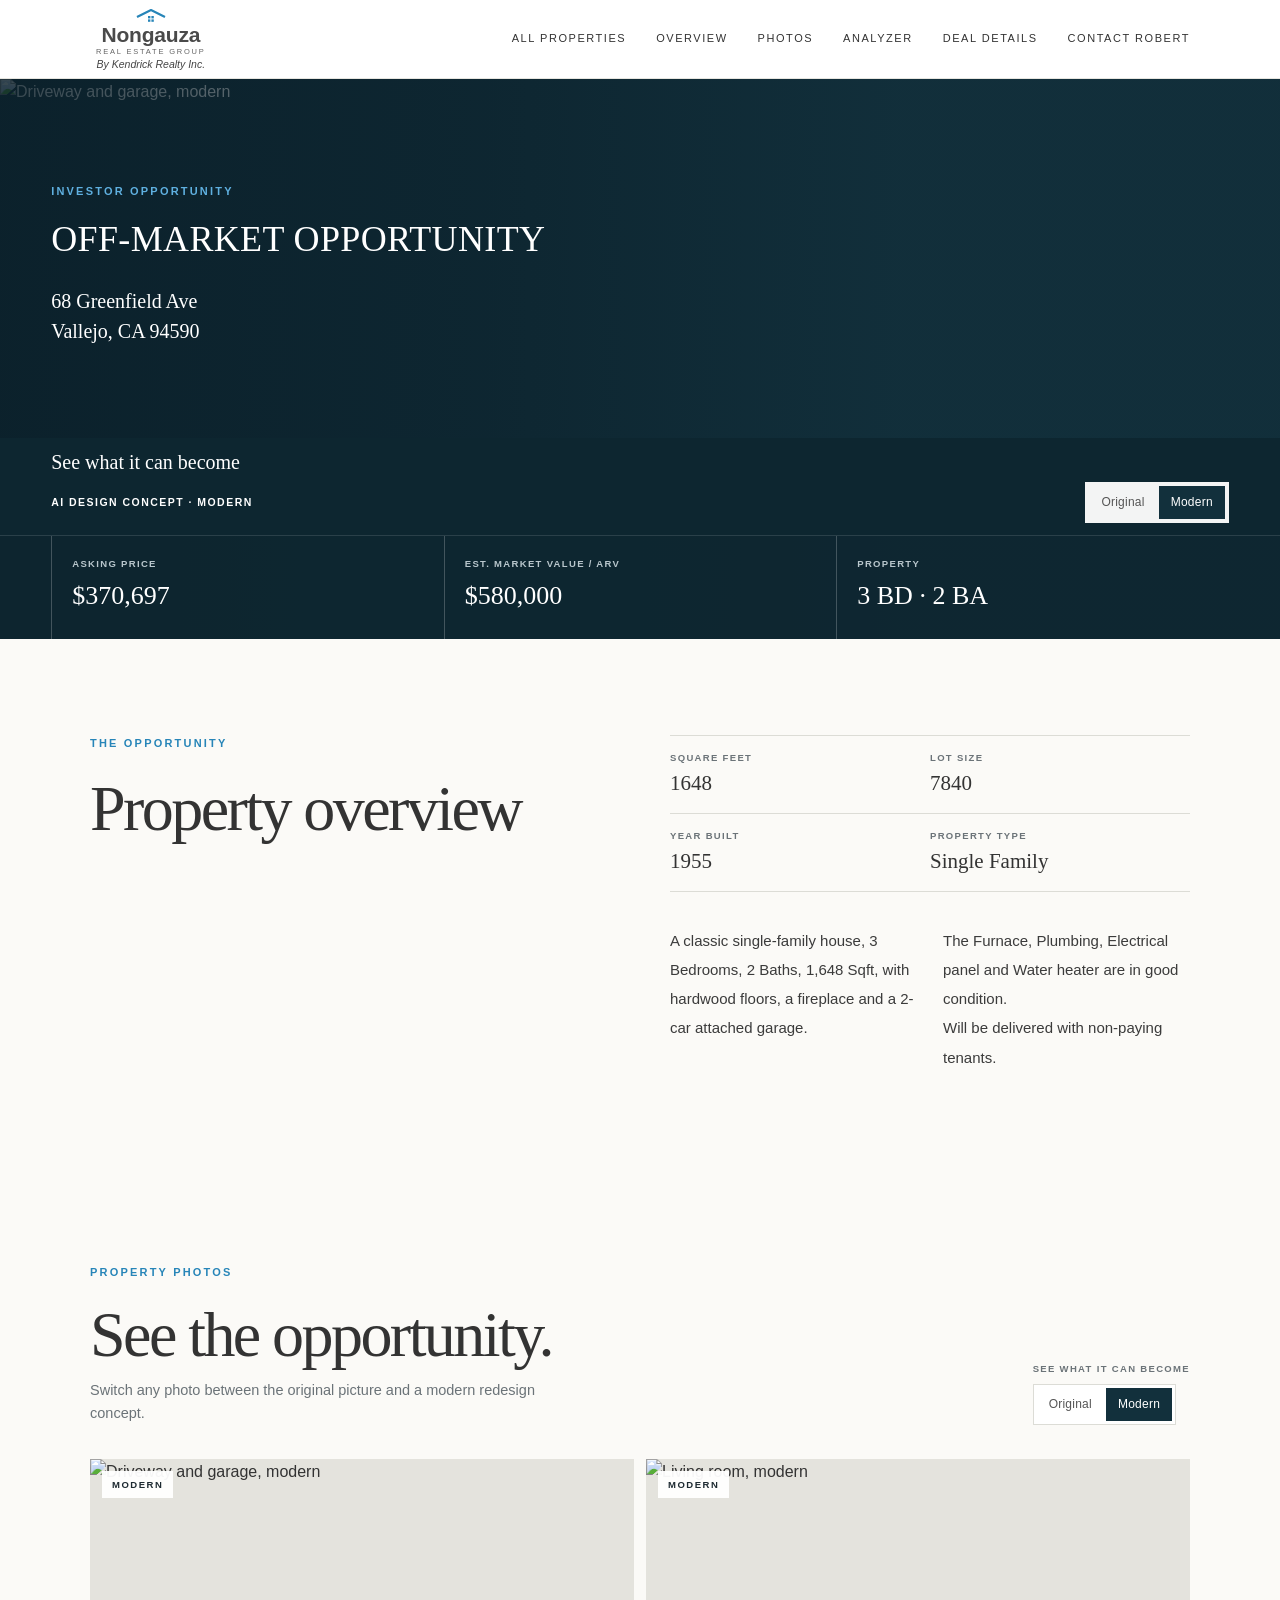
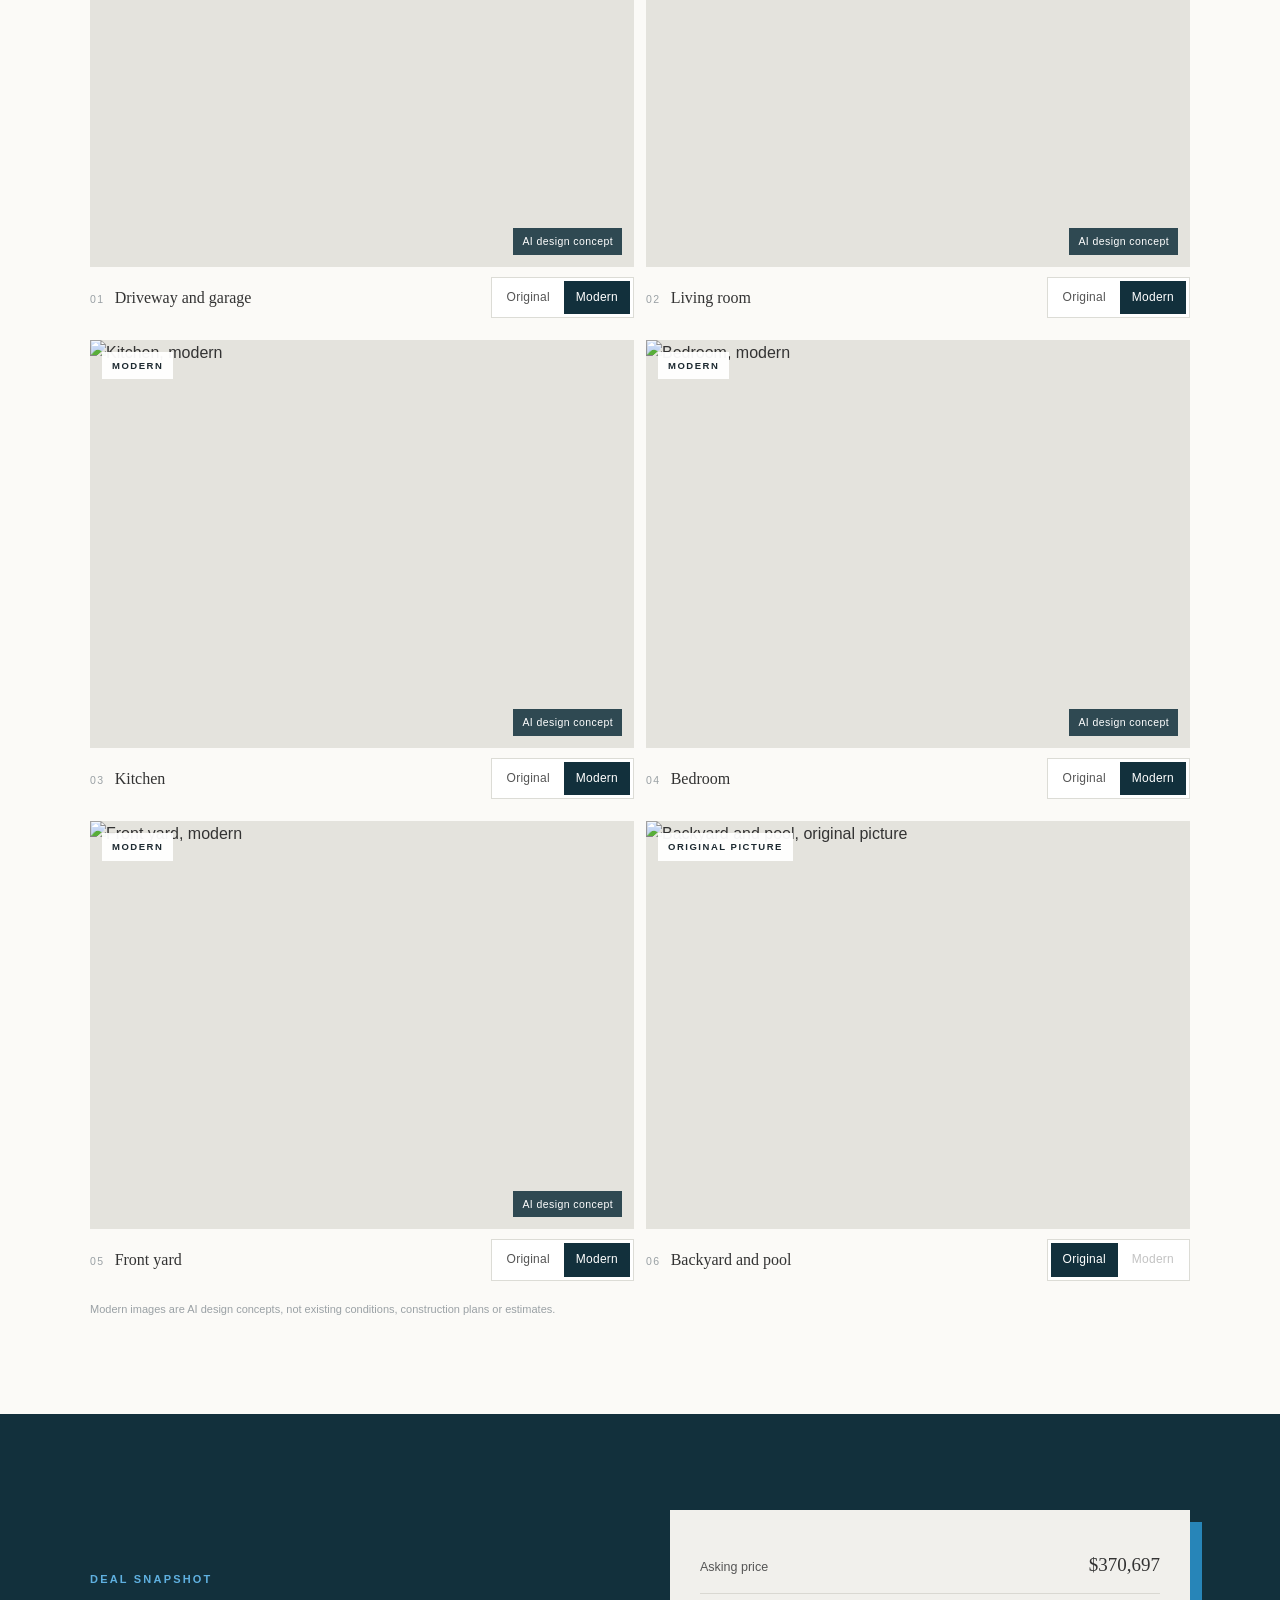
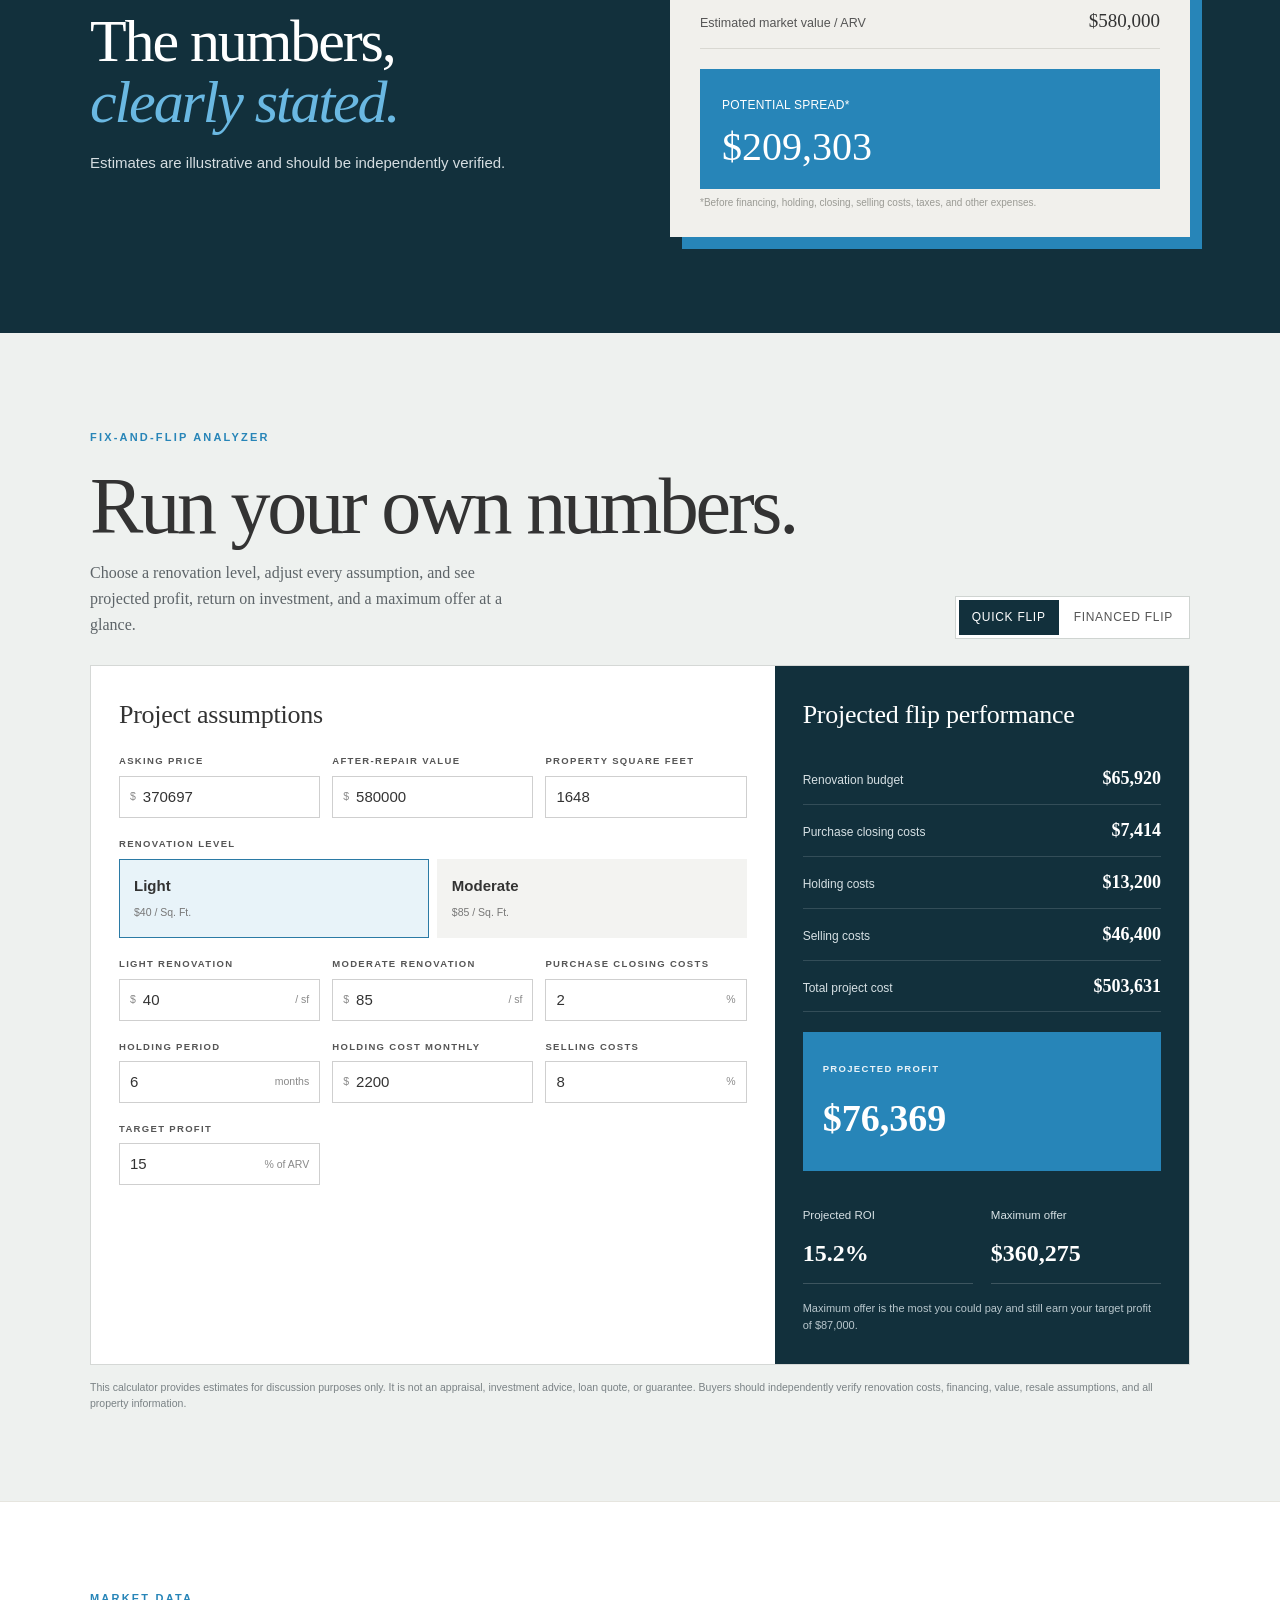
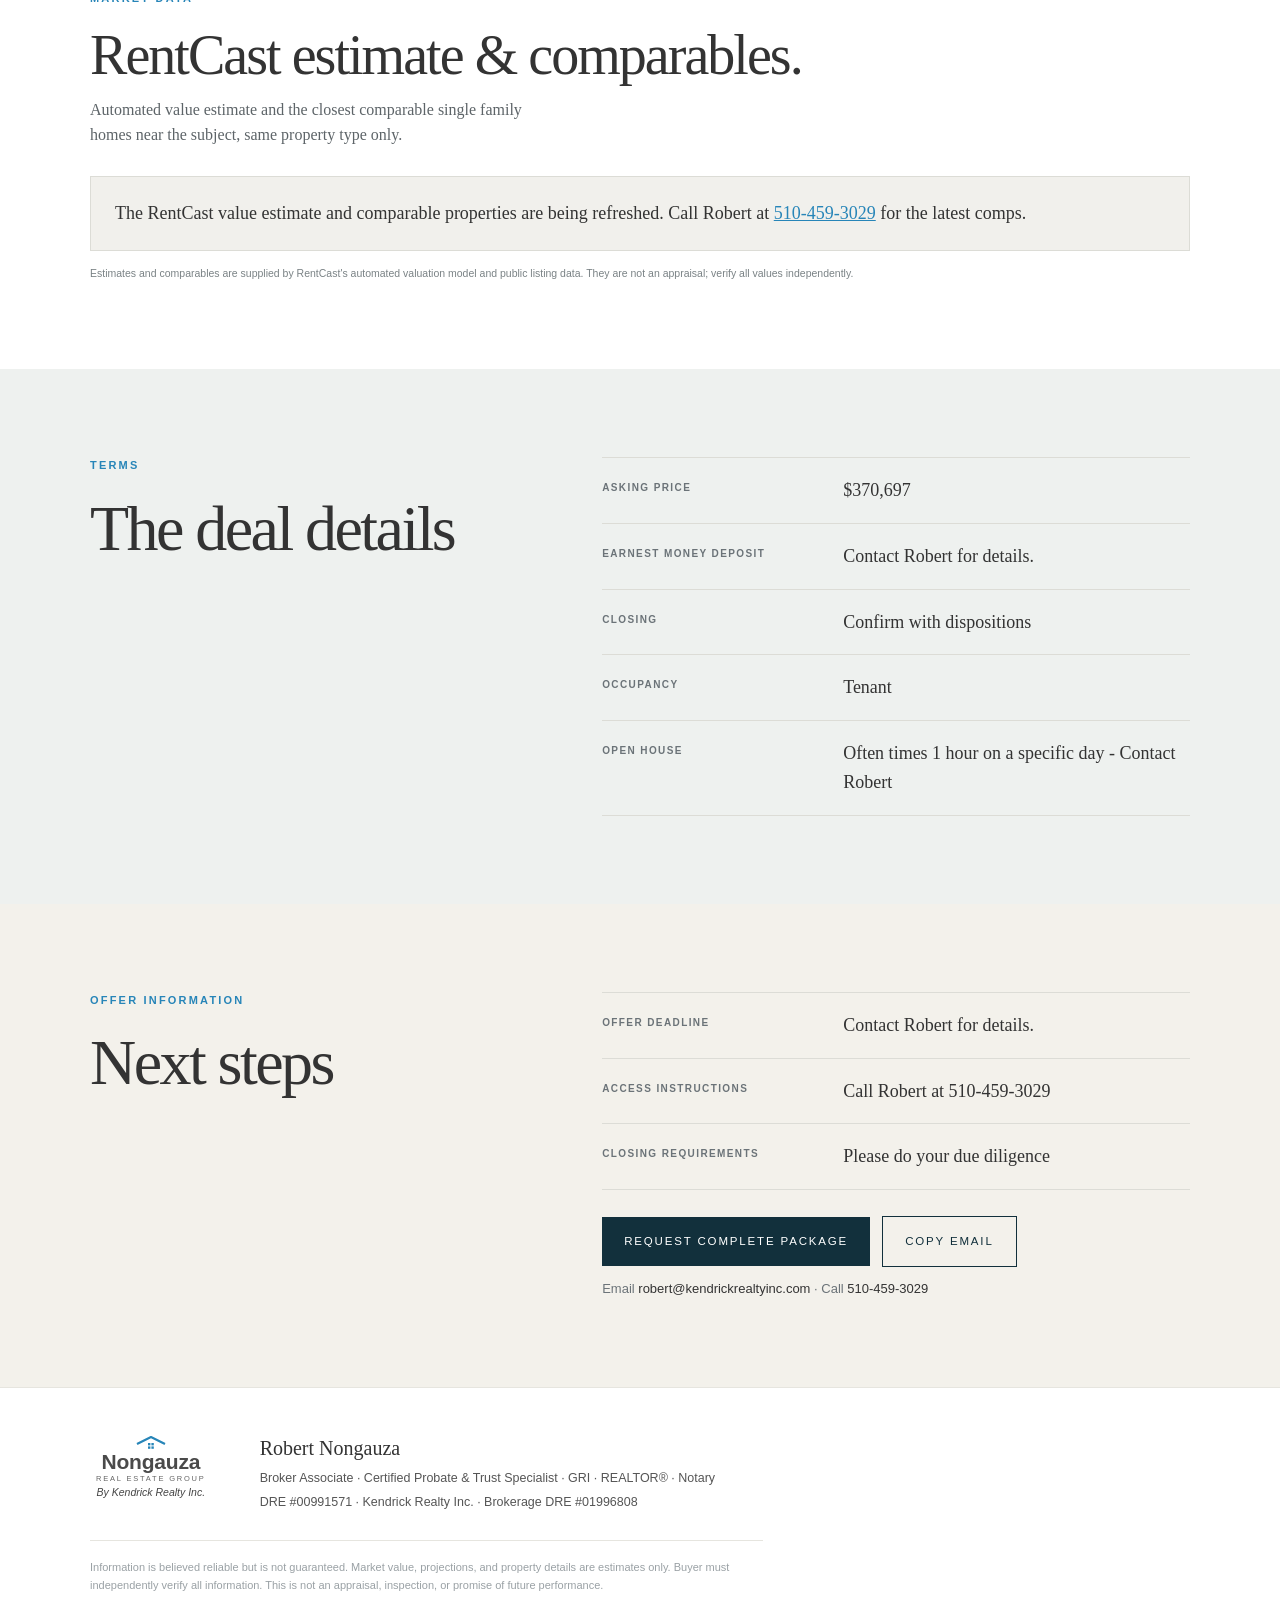
==== overrides/68-greenfield-ave-vallejo-ca-94590/index.html @ a8d2b09a "Property page: asking price, deal details, RentCast comps, photo order" ====
<!doctype html>
<html lang="en">
<head>
<meta charset="utf-8">
<meta name="viewport" content="width=device-width,initial-scale=1,viewport-fit=cover">
<meta name="description" content="Off-market investor opportunity at 68 Greenfield Ave, Vallejo, CA. See every room as a Modern design concept, RentCast comps, and run your own flip numbers.">
<style>body{margin:0}img{max-width:100%}[hidden]{display:none!important}</style>
<title>68 Greenfield Ave</title>
<style>
:root{
  color-scheme:light;
  --paper:#fbfaf7; --stone:#f3f1eb; --sage:#eef1ef; --card:#f1f0ec; --white:#ffffff;
  --ink:#333333; --ink-2:#1d2a31; --muted:#6b7378; --faint:#9aa1a5; --line:#dcdcd6; --line-2:#e6e5df;
  --navy:#12303c; --navy-2:#173a48; --blue:#2785b8; --sky:#6ab8e2; --select:#e8f3f9;
  --serif:Georgia,"Times New Roman",Times,serif; --sans:Arial,"Helvetica Neue",Helvetica,sans-serif;
}
*{box-sizing:border-box}
[hidden]{display:none!important}
body{background:var(--paper);color:var(--ink);font-family:var(--sans);font-size:16px;line-height:1.6;-webkit-font-smoothing:antialiased}
a{color:inherit}
button,input{font:inherit;color:inherit}
:focus-visible{outline:2px solid var(--blue);outline-offset:2px}
h1,h2,h3{margin:0;font-family:var(--serif);font-weight:400;text-wrap:balance}
p{margin:0}
.wrap{max-width:1180px;margin:0 auto;padding-inline:40px}
@media (max-width:700px){.wrap{padding-inline:16px}}
.eyebrow{font-family:var(--sans);font-size:11px;font-weight:700;letter-spacing:.2em;text-transform:uppercase;color:var(--blue)}
.num{font-variant-numeric:tabular-nums lining-nums}
.big{font-size:clamp(40px,6vw,64px);letter-spacing:-.04em;line-height:1.05;color:var(--ink)}

/* header */
header.site{background:var(--white);border-bottom:1px solid var(--line-2);position:sticky;top:env(safe-area-inset-top,0px);z-index:30}
header.site .wrap{display:flex;align-items:center;justify-content:space-between;gap:20px;min-height:78px}
.logo{display:grid;justify-items:center;text-decoration:none;line-height:1;color:#555;padding:4px 6px}
.logo svg{width:34px;height:14px;display:block;margin-bottom:1px}
.logo .nm{font-family:var(--sans);font-size:21px;font-weight:700;letter-spacing:-.01em;color:#4a4a4a}
.logo .gp{white-space:nowrap;font-size:7.5px;letter-spacing:.24em;margin-top:3px;color:#666}
.logo .by{white-space:nowrap;font-family:var(--sans);font-style:italic;font-size:10.5px;color:#444;margin-top:4px}
nav.links{display:flex;gap:30px;font-size:11px;letter-spacing:.14em;text-transform:uppercase}
nav.links a{white-space:nowrap;text-decoration:none;color:#333}
nav.links a:hover{color:var(--blue)}
@media (max-width:760px){nav.links{gap:16px} nav.links a.opt{display:none}}
@media (max-width:480px){nav.links a.opt2{display:none}}

/* hero */
.hero{position:relative;min-height:560px;display:grid;grid-template-rows:1fr auto auto;color:#fff;background:var(--navy);overflow:hidden}
.hero img.bg{position:absolute;inset:0;width:100%;height:100%;object-fit:cover}
.hero::before{content:"";position:absolute;inset:0;background:linear-gradient(90deg,rgba(10,30,40,.82) 0%,rgba(10,30,40,.55) 38%,rgba(10,30,40,.08) 70%);z-index:1}
.hero img.bg{opacity:0;transition:opacity .25s ease}.hero img.bg.on{opacity:1}
.hero .copy{position:relative;z-index:2;align-self:center;padding-block:56px 44px;max-width:none;margin:0;padding-inline:clamp(20px,4vw,56px)}
.hero-style{position:relative;z-index:3;grid-row:2;grid-column:1;background:#0d2630;padding:12px clamp(20px,4vw,56px);display:flex;gap:10px 14px;align-items:center;flex-wrap:wrap;justify-content:space-between;border-bottom:1px solid rgba(255,255,255,.12)}
.hero-tag{background:transparent;padding-left:0!important;color:#fff;font-size:10.5px;letter-spacing:.14em;text-transform:uppercase;font-weight:700;padding:7px 10px}
.hero-cta{flex-basis:100%;font-family:var(--serif);font-size:20px;line-height:1.2;color:#fff;margin-bottom:-2px}
.hero-style .seg{background:rgba(255,255,255,.95);border-color:transparent}
.metrics .wrap{padding-inline:clamp(20px,4vw,56px);max-width:none}
.hero .copy{grid-row:1;grid-column:1}
.metrics{grid-row:3}
@media (max-width:640px){.hero{min-height:0}.hero .copy{min-height:340px;padding-block:40px 36px}.hero-style{justify-content:flex-start}}
@media (max-width:420px){header.site .wrap{gap:10px}.logo .nm{font-size:18px}.logo .gp{font-size:7.5px;letter-spacing:.18em}nav.links{gap:12px;font-size:11px;letter-spacing:.06em}}
.hero .eyebrow{color:#5fb0e0}
.hero h1{font-size:36px;line-height:1.15;letter-spacing:.01em;margin-top:18px;max-width:100%;overflow-wrap:anywhere}
.hero .addr{font-family:var(--serif);font-size:20px;line-height:1.5;margin-top:26px}
.metrics{position:relative;z-index:2;background:rgba(14,38,48,.9)}
.metrics .wrap{display:grid;grid-template-columns:repeat(3,minmax(0,1fr))}
.metric{border-left:1px solid rgba(255,255,255,.22);padding:20px 20px 22px}
.metric span{display:block;font-size:9.5px;letter-spacing:.14em;font-weight:700;text-transform:uppercase;color:#b9c7cd}
.metric b{display:block;font-family:var(--serif);font-weight:400;font-size:clamp(20px,2.4vw,26px);margin-top:4px}
@media (max-width:640px){.metrics .wrap{grid-template-columns:1fr}.metric{border-left:0;border-top:1px solid rgba(255,255,255,.14);padding:14px 0}}

/* overview */
.overview{padding-block:96px}
.overview .wrap{display:grid;grid-template-columns:1fr 1fr;gap:40px 60px}
.overview h2{margin-top:22px}
.specs{display:grid;grid-template-columns:1fr 1fr;border-top:1px solid var(--line)}
.spec{padding:14px 0 12px;border-bottom:1px solid var(--line)}
.spec span{display:block;font-size:9.5px;letter-spacing:.14em;font-weight:700;text-transform:uppercase;color:var(--muted)}
.spec b{display:block;font-family:var(--serif);font-weight:400;font-size:21px;color:var(--ink);margin-top:2px}
.prose{display:grid;grid-template-columns:1fr 1fr;gap:26px;margin-top:34px;font-size:15px;line-height:1.95;color:#3b3b3b}
.prose p{white-space:pre-line}
@media (max-width:860px){.overview .wrap{grid-template-columns:1fr}.overview{padding-block:64px}}
@media (max-width:520px){.prose{grid-template-columns:1fr}}

/* numbers */
.numbers{background:var(--navy);color:#fff;padding-block:96px}
.numbers .wrap{display:grid;grid-template-columns:1fr 1fr;gap:48px 60px;align-items:center}
.numbers h2{font-size:clamp(40px,5.5vw,60px);line-height:1.02;letter-spacing:-.035em;margin-top:22px;color:#fff}
.numbers h2 em{color:var(--sky)}
.numbers .lede{margin-top:18px;color:#d5dde1;font-size:15px}
.snap{position:relative}
.snap::after{content:"";position:absolute;inset:12px -12px -12px 12px;background:var(--blue);z-index:0}
.snap-card{position:relative;z-index:1;background:var(--card);color:var(--ink);padding:28px 30px 26px}
.srow{display:flex;justify-content:space-between;align-items:baseline;gap:12px;padding:12px 0;border-bottom:1px solid #d9d8d2;font-size:12.5px;color:#555}
.srow b{font-family:var(--serif);font-weight:400;font-size:19px;color:#333}
.spread{background:var(--blue);color:#fff;padding:22px 22px 18px;margin-top:20px}
.spread span{font-size:12px;letter-spacing:.02em}
.spread b{display:block;font-family:var(--serif);font-weight:400;font-size:clamp(32px,4vw,40px);line-height:1.2;margin-top:6px}
.snap-card small{display:block;font-size:10px;color:#9a9a94;margin-top:6px}
@media (max-width:860px){.numbers .wrap{grid-template-columns:1fr}.numbers{padding-block:64px}}

/* analyzer */
.analyzer{background:var(--sage);padding-block:96px 90px}
.an-head{display:flex;justify-content:space-between;align-items:end;gap:20px;flex-wrap:wrap}
.an-head h2{font-size:clamp(44px,7vw,80px);letter-spacing:-.04em;line-height:1.02;margin-top:20px;color:#333}
.an-head p{font-family:var(--serif);color:#5d6468;font-size:16px;margin-top:12px;max-width:52ch;line-height:1.65}
.modes{display:inline-flex;border:1px solid #cfd4d1;background:var(--white);padding:3px;gap:2px}
.modes button{border:0;background:transparent;padding:8px 13px;font-size:12px;letter-spacing:.06em;text-transform:uppercase;color:#555;cursor:pointer}
.modes button[aria-checked="true"]{background:var(--navy);color:#fff}
.calc{display:grid;grid-template-columns:minmax(0,1.65fr) minmax(0,1fr);border:1px solid #d5d8d6;background:var(--white);margin-top:26px}
@media (max-width:940px){.calc{grid-template-columns:1fr}}
.inputs{padding:28px 28px 32px}
@media (max-width:560px){.inputs{padding:22px 16px}}
.inputs h3,.results h3{font-size:26px;letter-spacing:-.01em;margin-bottom:18px}
.fields{display:grid;grid-template-columns:repeat(3,minmax(0,1fr));gap:18px 12px}
@media (max-width:620px){.fields{grid-template-columns:repeat(2,minmax(0,1fr))}}
.fld{display:grid;gap:7px;min-width:0}
.fld label,.lbl{font-size:9.5px;font-weight:700;letter-spacing:.14em;text-transform:uppercase;color:#555}
.box{display:flex;align-items:center;border:1px solid #cfcfcf;background:var(--white);height:42px;padding:0 10px;gap:7px}
.box:focus-within{border-color:var(--blue);box-shadow:0 0 0 2px rgba(39,133,184,.18)}
.box .pre,.box .suf{font-size:10.5px;color:#888;white-space:nowrap}
.box input{border:0;outline:0;background:transparent;width:100%;min-width:0;font-size:15px;font-variant-numeric:tabular-nums;padding:0}
.levels{grid-column:1/-1;display:grid;gap:8px}
.lvl{display:grid;grid-template-columns:repeat(2,minmax(0,1fr));gap:8px}
.lvl button{text-align:left;border:1px solid transparent;background:#f3f3f1;padding:14px 14px;cursor:pointer;min-height:66px}
.lvl button b{display:block;font-size:15px;font-weight:700;color:#333}
.lvl button span{font-size:10.5px;color:#777}
.lvl button[aria-checked="true"]{background:var(--select);border-color:#2b7aa5}
.results{background:var(--navy);color:#fff;padding:28px 28px 30px;display:grid;align-content:start}
@media (max-width:560px){.results{padding:22px 16px}}
.row{display:flex;justify-content:space-between;align-items:baseline;gap:12px;padding:11px 0;border-bottom:1px solid rgba(255,255,255,.14);font-size:12px;color:#d6e0e4}
.row b{font-family:var(--serif);font-weight:700;font-size:18px;color:#fff;font-variant-numeric:tabular-nums}
.profit{background:var(--blue);padding:22px 20px;margin-top:20px}
.profit .lbl{color:rgba(255,255,255,.9)}
.profit b{display:block;font-family:var(--serif);font-weight:700;font-size:clamp(30px,3.6vw,38px);margin-top:8px;font-variant-numeric:tabular-nums}
.profit.neg{background:#9b3b2a}
.pair{display:grid;grid-template-columns:1fr 1fr;gap:18px;margin-top:30px}
.pair div{border-bottom:1px solid rgba(255,255,255,.18);padding-bottom:10px}
.pair span{font-size:11.5px;color:#d6e0e4}
.pair b{display:block;font-family:var(--serif);font-weight:700;font-size:24px;margin-top:8px;font-variant-numeric:tabular-nums}
.rnote{font-size:11px;color:#b9c7cd;margin-top:16px;line-height:1.55}
.disc{font-size:10.5px;color:#7a8285;margin-top:14px;line-height:1.55}

/* photos */
.photos{padding-block:96px}
.ph-head{display:flex;justify-content:space-between;align-items:end;gap:20px;flex-wrap:wrap;margin-bottom:34px}
.ph-head h2{margin-top:20px}
.ph-head p{color:var(--muted);font-size:14.5px;margin-top:10px;max-width:56ch}
.setall{display:grid;gap:8px;justify-items:start}
.setall .lbl{color:var(--muted)}
.seg{display:inline-flex;border:1px solid var(--line);background:var(--white);padding:3px;gap:2px}
.seg button{border:0;background:transparent;padding:7px 12px;font-size:12px;color:#555;cursor:pointer;white-space:nowrap;letter-spacing:.02em}
.seg button[aria-checked="true"]{background:var(--navy);color:#fff}
.seg button:disabled{opacity:.35;cursor:not-allowed}
.grid{display:grid;grid-template-columns:repeat(2,minmax(0,1fr));gap:22px 12px}
@media (max-width:720px){.grid{grid-template-columns:1fr}}
.shot{margin:0;display:grid;gap:10px}
.frame{position:relative;aspect-ratio:4/3;max-width:100%;overflow:hidden;background:#e4e3dd}
.frame img{position:absolute;inset:0;width:100%;height:100%;object-fit:cover;opacity:0;transition:opacity .2s ease}
.frame img.on{opacity:1}
.tag{position:absolute;left:12px;top:12px;background:rgba(255,255,255,.95);color:#1d2a31;font-size:9.5px;font-weight:700;letter-spacing:.16em;text-transform:uppercase;padding:6px 10px}
.phl{position:absolute;right:12px;bottom:12px;background:rgba(18,48,60,.86);color:#fff;font-size:10.5px;letter-spacing:.04em;padding:5px 9px}
.shot figcaption{display:flex;justify-content:space-between;align-items:center;gap:10px;flex-wrap:wrap}
.shot .cap{font-family:var(--serif);font-size:16px;color:#333}
.shot .cap small{font-family:var(--sans);font-size:10.5px;letter-spacing:.14em;color:var(--faint);margin-right:10px}
.phnote{font-size:11px;color:var(--faint);margin-top:20px}
@media (prefers-reduced-motion:reduce){.frame img{transition:none}}

/* market data */
.market{background:var(--white);padding-block:88px;border-top:1px solid var(--line-2)}
.mk-head{display:flex;justify-content:space-between;align-items:end;gap:16px 24px;flex-wrap:wrap;margin-bottom:28px}
.mk-head h2{font-size:clamp(34px,5vw,56px);letter-spacing:-.035em;line-height:1.05;margin-top:18px;color:#333}
.mk-head p{font-family:var(--serif);color:#5d6468;font-size:16px;margin-top:12px;max-width:56ch}
.mk-asof{font-size:12px;color:var(--faint)!important;font-family:var(--sans)!important}
.est{display:grid;grid-template-columns:1.3fr 1fr 1fr;border:1px solid var(--line);background:var(--card)}
.est>div{padding:22px 24px;display:grid;gap:6px;align-content:start;border-left:1px solid var(--line)}
.est>div:first-child{border-left:0;background:var(--navy);color:#fff}
.est-main .lbl{color:#b9c7cd}
.est b{font-family:var(--serif);font-weight:400;font-size:clamp(26px,3vw,34px);line-height:1.15}
.est-main b{font-size:clamp(32px,4vw,44px)}
.est small{font-size:12px;color:var(--muted)}.est-main small{color:#b9c7cd}
.comps{display:grid;grid-template-columns:repeat(auto-fill,minmax(250px,1fr));gap:14px;margin-top:22px}
.comp{border:1px solid var(--line);background:var(--white);padding:18px 18px 16px;display:grid;gap:10px;align-content:start}
.comp .top{display:flex;justify-content:space-between;gap:8px;align-items:baseline}
.comp .n{font-size:10px;font-weight:700;letter-spacing:.14em;color:var(--blue);text-transform:uppercase}
.comp .st{font-size:10px;font-weight:700;letter-spacing:.1em;text-transform:uppercase;color:var(--muted)}
.comp h3{font-size:18px;line-height:1.25}
.comp .pr{font-family:var(--serif);font-size:24px}
.comp dl{display:grid;grid-template-columns:repeat(3,minmax(0,1fr));gap:8px;margin:0;border-top:1px solid var(--line);padding-top:10px}
.comp dt{font-size:9.5px;font-weight:700;letter-spacing:.1em;text-transform:uppercase;color:var(--muted)}
.comp dd{margin:0;font-size:14px;font-variant-numeric:tabular-nums}
.comp .meta{font-size:12px;color:var(--muted)}
.mk-empty{font-family:var(--serif);font-size:18px;background:var(--card);border:1px solid var(--line);padding:22px 24px}
.mk-empty a{color:var(--blue)}
@media (max-width:760px){.est{grid-template-columns:1fr}.est>div{border-left:0;border-top:1px solid var(--line)}.est>div:first-child{border-top:0}}

/* deal details */
.deal{background:var(--sage);padding-block:88px}
.deal .wrap{display:grid;grid-template-columns:1fr 1.3fr;gap:40px 60px}
.deal h2{margin-top:20px}
@media (max-width:860px){.deal .wrap{grid-template-columns:1fr}.deal,.market{padding-block:64px}}
@media (max-width:700px){.mk-head p,.mk-empty{font-size:16px}.comp dt{font-size:11px}.comp dd{font-size:15px}.comp .meta,.est small{font-size:13px}.comp .n,.comp .st{font-size:11px}}

/* offer */
.offer{background:var(--stone);padding-block:88px}
.offer .wrap{display:grid;grid-template-columns:1fr 1.3fr;gap:40px 60px}
.offer h2{margin-top:20px}
.steps{display:grid;border-top:1px solid var(--line)}
.step{display:grid;grid-template-columns:minmax(0,.9fr) minmax(0,1.4fr);gap:18px;padding:18px 0;border-bottom:1px solid var(--line)}
.step span{font-size:10px;letter-spacing:.14em;font-weight:700;text-transform:uppercase;color:var(--muted);padding-top:4px}
.step p{font-family:var(--serif);font-size:18px;color:#333}
.req{display:flex;gap:12px;align-items:center;flex-wrap:wrap;margin-top:26px}
.btn{display:inline-flex;align-items:center;gap:10px;background:var(--navy);color:#fff;border:0;padding:15px 22px;font-size:11.5px;letter-spacing:.16em;text-transform:uppercase;text-decoration:none;cursor:pointer}
.btn.line{background:transparent;color:var(--navy);border:1px solid var(--navy)}
.copyline{font-size:13px;color:var(--muted)}
.copyline b{color:#333;font-weight:400;user-select:all}
@media (max-width:860px){.offer .wrap{grid-template-columns:1fr}}
@media (max-width:520px){.step{grid-template-columns:1fr;gap:4px}}

footer{background:var(--white);border-top:1px solid var(--line-2);padding-block:44px 52px}
footer .wrap{display:grid;grid-template-columns:auto 1fr;gap:28px 48px;align-items:start}
footer .who b{display:block;font-family:var(--serif);font-weight:400;font-size:20px;color:#333}
footer .who span{display:block;font-size:12.5px;color:#555;margin-top:4px}
footer .legal{grid-column:1/-1;font-size:11px;color:var(--faint);line-height:1.6;max-width:110ch;border-top:1px solid var(--line-2);padding-top:18px}
@media (max-width:640px){footer .wrap{grid-template-columns:1fr}}

/* phone type scale: larger small text, 16px inputs (no iOS zoom), roomier tap targets */
@media (max-width:700px){
  body{font-size:16px}
  .eyebrow{font-size:11.5px;letter-spacing:.16em}
  .logo .gp{font-size:8.5px}.logo .by{font-size:11.5px}
  nav.links{font-size:12px;gap:18px}
  .hero h1{font-size:30px}
  .hero .addr{font-size:18px}
  .metric span,.spec span,.step span,.fld label,.lbl,.setall .lbl{font-size:11.5px;letter-spacing:.1em}
  .metric b{font-size:22px}
  .big{font-size:36px}
  .an-head h2{font-size:38px}
  .an-head p,.ph-head p{font-size:16px}
  .prose{font-size:16px;line-height:1.75}
  .box{height:48px}
  .box input{font-size:16px}
  .box .pre,.box .suf{font-size:12.5px}
  .lvl button{padding:12px 10px}
  .lvl button b{font-size:15px}.lvl button span{font-size:12px}
  .row{font-size:13.5px}.row b{font-size:18px}
  .pair span{font-size:13px}.pair b{font-size:22px}
  .rnote,.disc,.phnote{font-size:12.5px}
  .seg button,.modes button{font-size:13.5px;padding:10px 12px;min-height:40px}
  .tag,.hero-tag{font-size:11px}.hero-cta{font-size:19px}.phl{font-size:12px}
  .shot .cap{font-size:17px}.shot .cap small{font-size:12px}
  .shot figcaption{flex-direction:column;align-items:flex-start}
  .step p{font-size:17px}
  .btn{font-size:12.5px;padding:15px 18px}
  .snap-card small{font-size:11.5px}
  footer .who span{font-size:13.5px}footer .legal{font-size:12.5px}
}
@media (max-width:380px){.seg button{padding:9px 9px;font-size:13px}}

/* hero photo wrapper: behind the text on desktop, its own uncovered block on phones */
.hero-photo{position:absolute;inset:0;z-index:0}
@media (max-width:700px){
  .hero{grid-template-rows:auto auto auto auto;min-height:0}
  .hero::before{display:none}
  .hero .copy{grid-row:1;min-height:0;padding-block:32px 28px}
  .hero-photo{position:relative;inset:auto;grid-row:2;grid-column:1;aspect-ratio:4/3;width:100%}
  .hero-style{grid-row:3}
  .metrics{grid-row:4}
}
</style>

</head>
<body>
<header class="site"><div class="wrap">
  <a class="logo" href="/" aria-label="Off-Market Finds home">
    <svg viewBox="0 0 34 14" aria-hidden="true"><path d="M3 8 17 1l14 7" fill="none" stroke="#2785b8" stroke-width="2.2"/><rect x="14" y="7" width="2.4" height="2.4" fill="#2785b8"/><rect x="17.4" y="7" width="2.4" height="2.4" fill="#2785b8"/><rect x="14" y="10.4" width="2.4" height="2.4" fill="#2785b8"/><rect x="17.4" y="10.4" width="2.4" height="2.4" fill="#2785b8"/></svg>
    <span class="nm">Nongauza</span><span class="gp">REAL ESTATE GROUP</span><span class="by">By Kendrick Realty Inc.</span>
  </a>
  <nav class="links" aria-label="Sections"><a class="opt" href="/">All properties</a><a class="opt" href="#overview">Overview</a><a class="opt" href="#photos">Photos</a><a class="opt" href="#analyzer">Analyzer</a><a class="opt2" href="#deal">Deal details</a><a href="#offer">Contact Robert</a></nav>
</div></header>

<main id="top">
  <section class="hero" aria-labelledby="h-headline">
    <div class="hero-photo">
      <img class="bg" id="hero-original" alt="">
      <img class="bg on" id="hero-modern" alt="">
    </div>
    <div class="hero-style"><span class="hero-cta">See what it can become</span><span class="hero-tag" id="hero-tag">AI design concept · Modern</span><div id="hero-seg"></div></div>
    <div class="wrap copy">
      <div class="eyebrow" id="h-eyebrow"></div>
      <h1 id="h-headline"></h1>
      <p class="addr"><span id="h-street"></span><br><span id="h-city"></span></p>
    </div>
    <div class="metrics"><div class="wrap">
      <div class="metric"><span>Asking price</span><b class="num" id="m-price"></b></div>
      <div class="metric"><span>Est. market value / ARV</span><b class="num" id="m-arv"></b></div>
      <div class="metric"><span>Property</span><b id="m-prop"></b></div>
    </div></div>
  </section>

  <section class="overview" id="overview" aria-labelledby="ov-title"><div class="wrap">
    <div><div class="eyebrow">The opportunity</div><h2 class="big" id="ov-title">Property overview</h2></div>
    <div>
      <div class="specs num">
        <div class="spec"><span>Square feet</span><b id="s-sqft"></b></div>
        <div class="spec"><span>Lot size</span><b id="s-lot"></b></div>
        <div class="spec"><span>Year built</span><b id="s-year"></b></div>
        <div class="spec"><span>Property type</span><b id="s-type"></b></div>
      </div>
      <div class="prose" id="prose"></div>
    </div>
  </div></section>

  <section class="photos" id="photos" aria-labelledby="ph-title"><div class="wrap">
    <div class="ph-head">
      <div>
        <div class="eyebrow">Property photos</div>
        <h2 class="big" id="ph-title">See the opportunity.</h2>
        <p>Switch any photo between the original picture and a modern redesign concept.</p>
      </div>
      <div class="setall"><span class="lbl" id="setall-label">See what it can become</span><div id="setall"></div></div>
    </div>
    <div class="grid" id="grid"></div>
    <p class="phnote">Modern images are AI design concepts, not existing conditions, construction plans or estimates.</p>
  </div></section>

  <section class="numbers" aria-labelledby="nm-title"><div class="wrap">
    <div>
      <div class="eyebrow" style="color:#5fb0e0">Deal snapshot</div>
      <h2 id="nm-title">The numbers,<br><em>clearly stated.</em></h2>
      <p class="lede">Estimates are illustrative and should be independently verified.</p>
    </div>
    <div class="snap"><div class="snap-card">
      <div class="srow"><span>Asking price</span><b class="num" id="d-price"></b></div>
      <div class="srow"><span>Estimated market value / ARV</span><b class="num" id="d-arv"></b></div>
      <div class="spread"><span>POTENTIAL SPREAD*</span><b class="num" id="d-spread"></b></div>
      <small>*Before financing, holding, closing, selling costs, taxes, and other expenses.</small>
    </div></div>
  </div></section>

  <section class="analyzer" id="analyzer" aria-labelledby="an-title"><div class="wrap">
    <div class="an-head">
      <div>
        <div class="eyebrow">Fix-and-flip analyzer</div>
        <h2 id="an-title">Run your own numbers.</h2>
        <p>Choose a renovation level, adjust every assumption, and see projected profit, return on investment, and a maximum offer at a glance.</p>
      </div>
      <div class="modes" role="radiogroup" aria-label="Analyzer mode" id="modes">
        <button type="button" role="radio" data-mode="quick" aria-checked="true">Quick flip</button>
        <button type="button" role="radio" data-mode="flip" aria-checked="false">Financed flip</button>
      </div>
    </div>

    <div class="calc">
      <div class="inputs">
        <h3>Project assumptions</h3>
        <div class="fields">
          <div class="fld"><label for="purchase">Asking price</label><div class="box"><span class="pre">$</span><input id="purchase" inputmode="decimal"></div></div>
          <div class="fld" data-show="quick flip"><label for="arv">After-repair value</label><div class="box"><span class="pre">$</span><input id="arv" inputmode="decimal"></div></div>
          <div class="fld"><label for="sqft">Property square feet</label><div class="box"><input id="sqft" inputmode="decimal"></div></div>

          <div class="levels"><span class="lbl" id="lvl-label">Renovation level</span>
            <div class="lvl" role="radiogroup" aria-labelledby="lvl-label" id="lvl">
              <button type="button" role="radio" data-level="light"><b>Light</b><span data-rate="light"></span></button>
              <button type="button" role="radio" data-level="moderate"><b>Moderate</b><span data-rate="moderate"></span></button>
            </div>
          </div>

          <div class="fld"><label for="light">Light renovation</label><div class="box"><span class="pre">$</span><input id="light" inputmode="decimal"><span class="suf">/ sf</span></div></div>
          <div class="fld"><label for="moderate">Moderate renovation</label><div class="box"><span class="pre">$</span><input id="moderate" inputmode="decimal"><span class="suf">/ sf</span></div></div>

          <div class="fld"><label for="closingPct">Purchase closing costs</label><div class="box"><input id="closingPct" inputmode="decimal"><span class="suf">%</span></div></div>
          <div class="fld" data-show="quick flip"><label for="months">Holding period</label><div class="box"><input id="months" inputmode="decimal"><span class="suf">months</span></div></div>
          <div class="fld" data-show="quick flip"><label for="holdingMonthly">Holding cost monthly</label><div class="box"><span class="pre">$</span><input id="holdingMonthly" inputmode="decimal"></div></div>
          <div class="fld" data-show="quick flip"><label for="sellingPct">Selling costs</label><div class="box"><input id="sellingPct" inputmode="decimal"><span class="suf">%</span></div></div>
          <div class="fld" data-show="quick flip"><label for="targetPct">Target profit</label><div class="box"><input id="targetPct" inputmode="decimal"><span class="suf">% of ARV</span></div></div>

          <div class="fld" data-show="flip"><label for="loanPct">Loan amount</label><div class="box"><input id="loanPct" inputmode="decimal"><span class="suf">% of cost</span></div></div>
          <div class="fld" data-show="flip"><label for="ratePct">Interest rate</label><div class="box"><input id="ratePct" inputmode="decimal"><span class="suf">% / yr</span></div></div>
          <div class="fld" data-show="flip"><label for="pointsPct">Lender points</label><div class="box"><input id="pointsPct" inputmode="decimal"><span class="suf">%</span></div></div>

        </div>
      </div>

      <div class="results" aria-live="polite">
        <h3 id="r-title">Projected flip performance</h3>
        <div id="r-rows"></div>
        <div class="profit" id="r-hero"><span class="lbl" id="r-hero-l"></span><b id="r-hero-v"></b></div>
        <div class="pair">
          <div><span id="r-a-l"></span><b id="r-a-v"></b></div>
          <div><span id="r-b-l"></span><b id="r-b-v"></b></div>
        </div>
        <p class="rnote" id="r-note"></p>
      </div>
    </div>
    <p class="disc">This calculator provides estimates for discussion purposes only. It is not an appraisal, investment advice, loan quote, or guarantee. Buyers should independently verify renovation costs, financing, value, resale assumptions, and all property information.</p>
  </div></section>

  <section class="market" id="market" aria-labelledby="mk-title"><div class="wrap">
    <div class="mk-head">
      <div>
        <div class="eyebrow">Market data</div>
        <h2 id="mk-title">RentCast estimate &amp; comparables.</h2>
        <p>Automated value estimate and the closest comparable <span id="mk-type">properties</span> near the subject, same property type only.</p>
      </div>
      <p class="mk-asof" id="mk-asof"></p>
    </div>
    <div id="mk-body">
      <div class="est" id="mk-est">
        <div class="est-main"><span class="lbl">RentCast value estimate</span><b class="num" id="mk-value"></b><small id="mk-range"></small></div>
        <div class="est-side" id="mk-rent-box"><span class="lbl">RentCast rent estimate</span><b class="num" id="mk-rent"></b><small id="mk-rent-range"></small></div>
        <div class="est-side"><span class="lbl">Asking price vs. estimate</span><b class="num" id="mk-diff"></b><small id="mk-diff-note"></small></div>
      </div>
      <div class="comps" id="mk-comps"></div>
    </div>
    <p class="mk-empty" id="mk-empty" hidden>The RentCast value estimate and comparable properties are being refreshed. Call Robert at <a id="mk-phone"></a> for the latest comps.</p>
    <p class="disc">Estimates and comparables are supplied by RentCast's automated valuation model and public listing data. They are not an appraisal; verify all values independently.</p>
  </div></section>

  <section class="deal" id="deal" aria-labelledby="dl-title"><div class="wrap">
    <div><div class="eyebrow">Terms</div><h2 class="big" id="dl-title">The deal details</h2></div>
    <div class="steps">
      <div class="step"><span>Asking price</span><p class="num" id="dd-price"></p></div>
      <div class="step"><span>Earnest money deposit</span><p id="dd-emd"></p></div>
      <div class="step"><span>Closing</span><p id="dd-closing"></p></div>
      <div class="step"><span>Occupancy</span><p id="dd-occ"></p></div>
      <div class="step"><span>Open house</span><p id="dd-oh"></p></div>
    </div>
  </div></section>

  <section class="offer" id="offer" aria-labelledby="of-title"><div class="wrap">
    <div><div class="eyebrow">Offer information</div><h2 class="big" id="of-title">Next steps</h2></div>
    <div>
      <div class="steps">
        <div class="step"><span>Offer deadline</span><p id="o-deadline"></p></div>
        <div class="step"><span>Access instructions</span><p id="o-access"></p></div>
        <div class="step"><span>Closing requirements</span><p id="o-closing"></p></div>
      </div>
      <div class="req">
        <a class="btn" id="req-btn">Request complete package</a>
        <button class="btn line" type="button" id="copy-email">Copy email</button>
      </div>
      <p class="copyline" style="margin-top:12px">Email <b id="o-email"></b> · Call <b id="o-phone"></b></p>
    </div>
  </div></section>
</main>

<footer><div class="wrap">
  <a class="logo" href="#top" aria-label="Back to top">
    <svg viewBox="0 0 34 14" aria-hidden="true"><path d="M3 8 17 1l14 7" fill="none" stroke="#2785b8" stroke-width="2.2"/><rect x="14" y="7" width="2.4" height="2.4" fill="#2785b8"/><rect x="17.4" y="7" width="2.4" height="2.4" fill="#2785b8"/><rect x="14" y="10.4" width="2.4" height="2.4" fill="#2785b8"/><rect x="17.4" y="10.4" width="2.4" height="2.4" fill="#2785b8"/></svg>
    <span class="nm">Nongauza</span><span class="gp">REAL ESTATE GROUP</span><span class="by">By Kendrick Realty Inc.</span>
  </a>
  <div class="who"><b id="f-name"></b><span id="f-cred"></span><span id="f-lic"></span></div>
  <p class="legal">Information is believed reliable but is not guaranteed. Market value, projections, and property details are estimates only. Buyer must independently verify all information. This is not an appraisal, inspection, or promise of future performance.</p>
</div></footer>

<script id="site-data" type="application/json">{"property": {"eyebrow": "Investor opportunity", "headline": "OFF-MARKET OPPORTUNITY", "street": "68 Greenfield Ave", "cityLine": "Vallejo, CA 94590", "price": 370697, "arv": 580000, "beds": 3, "baths": 2, "sqft": 1648, "lot": 7840, "yearBuilt": "1955", "propertyType": "Single Family", "occupancy": "Tenant", "overview": ["A classic single-family house, 3 Bedrooms, 2 Baths, 1,648 Sqft, with hardwood floors, a fireplace and a 2-car attached garage.", "The Furnace, Plumbing, Electrical panel and Water heater are in good condition.\nWill be delivered with non-paying tenants."], "offer": {"deadline": "Contact Robert for details.", "access": "Call Robert at 510-459-3029", "closing": "Please do your due diligence"}, "deal": {"emd": "Contact Robert for details.", "closing": "Confirm with dispositions", "openHouse": "Often times 1 hour on a specific day - Contact Robert"}}, "photos": [{"id": "p1", "caption": "Driveway and garage", "original": {"src": "/68-greenfield-ave-vallejo-ca-94590/img/p1-original.jpg"}, "modern": {"src": "/68-greenfield-ave-vallejo-ca-94590/img/p1-scandinavian.jpg"}}, {"id": "p2", "caption": "Living room", "original": {"src": "/68-greenfield-ave-vallejo-ca-94590/img/p2-original.jpg"}, "modern": {"src": "/68-greenfield-ave-vallejo-ca-94590/img/p2-scandinavian.jpg"}}, {"id": "p3", "caption": "Kitchen", "original": {"src": "/68-greenfield-ave-vallejo-ca-94590/img/p3-original.jpg"}, "modern": {"src": "/68-greenfield-ave-vallejo-ca-94590/img/p3-scandinavian.jpg"}}, {"id": "p4", "caption": "Bedroom", "original": {"src": "/68-greenfield-ave-vallejo-ca-94590/img/p4-original.jpg"}, "modern": {"src": "/68-greenfield-ave-vallejo-ca-94590/img/p4-scandinavian.jpg"}}, {"id": "p5", "caption": "Front yard", "original": {"src": "/68-greenfield-ave-vallejo-ca-94590/img/p5-original.jpg"}, "modern": {"src": "/68-greenfield-ave-vallejo-ca-94590/img/p5-scandinavian.jpg"}}, {"id": "p6", "caption": "Backyard and pool", "original": {"src": "/68-greenfield-ave-vallejo-ca-94590/img/p6-original.jpg"}}], "calc": {"purchase": 370697, "arv": 580000, "sqft": 1648, "level": "light", "light": 40, "moderate": 85, "closingPct": 2, "months": 6, "holdingMonthly": 2200, "sellingPct": 8, "targetPct": 15, "loanPct": 80, "ratePct": 10, "pointsPct": 2}, "contact": {"name": "Robert Nongauza", "credentials": "Broker Associate · Certified Probate & Trust Specialist · GRI · REALTOR® · Notary", "phone": "510-459-3029", "email": "robert@kendrickrealtyinc.com", "license": "DRE #00991571 · Kendrick Realty Inc. · Brokerage DRE #01996808"}, "market": null}</script>
<script>
(function(){
const D=JSON.parse(document.getElementById('site-data').textContent);
const P=D.property, C=D.contact, O=P.offer||{};
const $=id=>document.getElementById(id);
const money=n=>(n<0?'-':'')+'$'+Math.round(Math.abs(n)).toLocaleString('en-US');
const plain=n=>(n===''||n==null)?'—':String(n);
const txt=(id,v)=>{$(id).textContent=v;};

/* hero + facts */
txt('h-eyebrow',P.eyebrow||'Investor opportunity');
txt('h-headline',P.headline); txt('h-street',P.street||''); txt('h-city',P.cityLine||'');
document.title=P.street||document.title;
const cover=D.photos[0];
/* hero style switch is wired after seg() is defined */
txt('m-price',money(P.price)); txt('m-arv',money(P.arv)); txt('m-prop',P.beds+' BD · '+P.baths+' BA');
txt('s-sqft',plain(P.sqft)); txt('s-lot',plain(P.lot)); txt('s-year',plain(P.yearBuilt)); txt('s-type',plain(P.propertyType));
(P.overview||[]).forEach(t=>{const p=document.createElement('p');p.textContent=t;$('prose').appendChild(p);});
txt('d-price',money(P.price)); txt('d-arv',money(P.arv)); txt('d-spread',money(P.arv-P.price));
txt('o-deadline',O.deadline||'Contact Robert for details.'); txt('o-access',O.access||''); txt('o-closing',O.closing||'');
txt('o-email',C.email); txt('o-phone',C.phone);
$('req-btn').href='mailto:'+C.email+'?subject='+encodeURIComponent('Complete package: '+(P.street||'property'));
$('copy-email').addEventListener('click',e=>{
  const b=e.currentTarget, done=()=>{b.textContent='Copied';setTimeout(()=>b.textContent='Copy email',1600);};
  const sel=()=>{const r=document.createRange();r.selectNodeContents($('o-email'));const s=getSelection();s.removeAllRanges();s.addRange(r);};
  try{navigator.clipboard.writeText(C.email).then(done,sel);}catch(_){sel();}
});

/* deal details */
const DD=P.deal||{};
txt('dd-price',money(P.price)); txt('dd-emd',DD.emd||'Contact Robert for details.');
txt('dd-closing',DD.closing||'Confirm with dispositions'); txt('dd-occ',plain(P.occupancy));
txt('dd-oh',DD.openHouse||'Often times 1 hour on a specific day - Contact Robert');

/* RentCast estimate + comps: live file from the site build, else embedded copy */
function showMarket(M){
  const ok=M&&(M.value||(M.comps&&M.comps.length));
  $('mk-body').hidden=!ok; $('mk-empty').hidden=!!ok;
  $('mk-phone').textContent=C.phone; $('mk-phone').href='tel:+1'+String(C.phone).replace(/\D/g,'');
  if(P.propertyType) txt('mk-type',P.propertyType.toLowerCase()+' homes');
  if(!ok) return;
  txt('mk-asof',M.asOf?'Updated '+new Date(M.asOf).toLocaleDateString('en-US',{month:'short',day:'numeric',year:'numeric'})+' · Source: RentCast':'Source: RentCast');
  txt('mk-value',M.value?money(M.value):'—');
  txt('mk-range',M.low&&M.high?'Range '+money(M.low)+' – '+money(M.high):'');
  $('mk-rent-box').hidden=!M.rent; if(M.rent){txt('mk-rent',money(M.rent)+' / mo');txt('mk-rent-range',M.rentLow&&M.rentHigh?'Range '+money(M.rentLow)+' – '+money(M.rentHigh):'');}
  if(M.value){const d=M.value-P.price;txt('mk-diff',money(Math.abs(d)));txt('mk-diff-note',d>=0?'Asking price is below the estimate':'Asking price is above the estimate');}
  const box=$('mk-comps');box.innerHTML='';
  (M.comps||[]).slice(0,4).forEach((c,i)=>{
    const el=document.createElement('article');el.className='comp';
    const top=document.createElement('div');top.className='top';
    const n=document.createElement('span');n.className='n';n.textContent='Comp '+(i+1);
    const st=document.createElement('span');st.className='st';st.textContent=c.status||'';
    top.append(n,st);
    const h=document.createElement('h3');h.textContent=c.address||'';
    const pr=document.createElement('div');pr.className='pr num';pr.textContent=c.price?money(c.price):'—';
    const dl=document.createElement('dl');
    [['Beds',c.beds],['Baths',c.baths],['Sq ft',c.sqft?Number(c.sqft).toLocaleString('en-US'):null]].forEach(([k,v])=>{const w=document.createElement('div');const t=document.createElement('dt');t.textContent=k;const d=document.createElement('dd');d.textContent=v==null?'—':v;w.append(t,d);dl.appendChild(w);});
    const meta=document.createElement('p');meta.className='meta';
    meta.textContent=[c.type,c.yearBuilt?'Built '+c.yearBuilt:'',c.distance!=null?Number(c.distance).toFixed(2)+' mi away':'',c.date?(c.status==='Sold'||c.status==='Off market'?'Last listed ':'Listed ')+new Date(c.date).toLocaleDateString('en-US',{month:'short',year:'numeric'}):''].filter(Boolean).join(' · ');
    el.append(top,h,pr,dl,meta);box.appendChild(el);
  });
}
showMarket(D.market);
if(location.protocol.startsWith('http')&&!/claude/.test(location.hostname)){
  fetch(location.pathname.replace(/\/?(index\.html)?$/,'/')+'rentcast.json',{cache:'no-store'}).then(r=>r.ok?r.json():null).then(m=>{if(m)showMarket(m);}).catch(()=>{});
}
txt('f-name',C.name); txt('f-cred',C.credentials); txt('f-lic',C.license);

/* photos with per-photo style switch */
const STY=[['original','Original picture','Original'],['modern','Modern','Modern']];
const cards=[];
function seg(onPick,has){
  const s=document.createElement('div');s.className='seg';s.setAttribute('role','radiogroup');
  STY.forEach(([k,,short])=>{const b=document.createElement('button');b.type='button';b.setAttribute('role','radio');b.dataset.style=k;b.textContent=short;
    b.setAttribute('aria-checked',String(k==='original'));
    if(has&&!has(k)){b.disabled=true;b.title='Not added yet';}
    b.addEventListener('click',()=>onPick(k));s.appendChild(b);});
  s.addEventListener('keydown',e=>{if(!['ArrowLeft','ArrowRight'].includes(e.key))return;
    const bs=[...s.querySelectorAll('button:not(:disabled)')],i=bs.indexOf(document.activeElement);if(i<0)return;
    const n=bs[(i+(e.key==='ArrowRight'?1:bs.length-1))%bs.length];n.focus();n.click();e.preventDefault();});
  return s;
}
const mark=(s,k)=>s.querySelectorAll('button').forEach(b=>b.setAttribute('aria-checked',String(b.dataset.style===k)));
D.photos.forEach((ph,i)=>{
  const fig=document.createElement('figure');fig.className='shot';
  const fr=document.createElement('div');fr.className='frame';const imgs={};
  STY.forEach(([k,label])=>{const v=ph[k];if(!v||!v.src)return;const im=new Image();im.src=v.src;im.decoding='async';
    im.alt=(ph.caption||'Photo '+(i+1))+', '+label.toLowerCase();if(k==='original')im.className='on';fr.appendChild(im);imgs[k]=im;});
  const tag=document.createElement('span');tag.className='tag';tag.textContent='Original picture';
  const phl=document.createElement('span');phl.className='phl';phl.hidden=true;phl.textContent='AI design concept';
  fr.append(tag,phl);
  const cap=document.createElement('figcaption');const t=document.createElement('div');t.className='cap';
  const sm=document.createElement('small');sm.textContent=String(i+1).padStart(2,'0');t.append(sm,document.createTextNode(ph.caption||'Photo '+(i+1)));
  const card={set(k){if(!imgs[k])return;Object.entries(imgs).forEach(([kk,im])=>im.classList.toggle('on',kk===k));
    tag.textContent=STY.find(s=>s[0]===k)[1];phl.hidden=(k==='original');mark(card.seg,k);}};
  card.seg=seg(k=>card.set(k),k=>!!imgs[k]);card.seg.setAttribute('aria-label','Style for '+(ph.caption||'photo '+(i+1)));
  cap.append(t,card.seg);fig.append(fr,cap);$('grid').appendChild(fig);cards.push(card);
});
const all=seg(k=>{cards.forEach(c=>c.set(k));mark(all,k);});
all.setAttribute('aria-labelledby','setall-label');$('setall').replaceWith(all);
cards.forEach(c=>c.set('modern'));mark(all,'modern');

/* hero: primary photo, AI concept first */
(function(){
  const c=D.photos[0]; if(!c) return;
  const imgs={};
  STY.forEach(([k,label])=>{const el=$('hero-'+k);if(c[k]&&c[k].src){el.src=c[k].src;el.alt=(c.caption||'Primary photo')+', '+label.toLowerCase();imgs[k]=el;}else el.remove();});
  let start=imgs.modern?'modern':'original';
  const tag=$('hero-tag');
  const set=k=>{Object.entries(imgs).forEach(([kk,el])=>el.classList.toggle('on',kk===k));
    tag.hidden=(k==='original');tag.textContent='AI design concept · Modern';mark(hs,k);};
  const hs=seg(set,k=>!!imgs[k]);hs.setAttribute('aria-label','Primary photo style');
  $('hero-seg').replaceWith(hs);set(start);
})();

/* analyzer */
const S=Object.assign({},D.calc);let mode='quick';
const ids=['purchase','arv','sqft','light','moderate','closingPct','months','holdingMonthly','sellingPct','targetPct','loanPct','ratePct','pointsPct'];
ids.forEach(id=>{const el=$(id);el.value=S[id];el.addEventListener('input',()=>{const v=parseFloat(el.value.replace(/[^0-9.\-]/g,''));S[id]=isFinite(v)?v:0;render();});});
document.querySelectorAll('#lvl button').forEach(b=>b.addEventListener('click',()=>{S.level=b.dataset.level;render();}));
document.querySelectorAll('#modes button').forEach(b=>b.addEventListener('click',()=>{mode=b.dataset.mode;render();}));
function rows(list){const box=$('r-rows');box.innerHTML='';list.forEach(([k,v])=>{const d=document.createElement('div');d.className='row';const s=document.createElement('span');s.textContent=k;const b=document.createElement('b');b.textContent=v;d.append(s,b);box.appendChild(d);});}
function hero(l,v,neg){txt('r-hero-l',l);txt('r-hero-v',v);$('r-hero').classList.toggle('neg',!!neg);}
function pair(a,av,b,bv){txt('r-a-l',a);txt('r-a-v',av);txt('r-b-l',b);txt('r-b-v',bv);}
function render(){
  document.querySelectorAll('#modes button').forEach(b=>b.setAttribute('aria-checked',String(b.dataset.mode===mode)));
  document.querySelectorAll('[data-show]').forEach(el=>{el.hidden=!el.dataset.show.split(' ').includes(mode);});
  document.querySelectorAll('#lvl button').forEach(b=>b.setAttribute('aria-checked',String(b.dataset.level===S.level)));
  ['light','moderate'].forEach(k=>{document.querySelector('[data-rate="'+k+'"]').textContent='$'+Math.round(S[k]).toLocaleString('en-US')+' / Sq. Ft.';});
  const reno=(S[S.level]||0)*S.sqft, closing=S.purchase*S.closingPct/100, holding=S.months*S.holdingMonthly, selling=S.arv*S.sellingPct/100, target=S.arv*S.targetPct/100;
  if(mode==='quick'){
    const total=S.purchase+reno+closing+holding+selling, profit=S.arv-total, roi=total?profit/total*100:0;
    const max=(S.arv-reno-holding-selling-target)/(1+S.closingPct/100);
    txt('r-title','Projected flip performance');
    rows([['Renovation budget',money(reno)],['Purchase closing costs',money(closing)],['Holding costs',money(holding)],['Selling costs',money(selling)],['Total project cost',money(total)]]);
    hero('PROJECTED PROFIT',money(profit),profit<0);pair('Projected ROI',roi.toFixed(1)+'%','Maximum offer',money(Math.max(0,max)));
    txt('r-note','Maximum offer is the most you could pay and still earn your target profit of '+money(target)+'.');
  }else if(mode==='flip'){
    const L=S.loanPct/100,k=S.ratePct/100*S.months/12+S.pointsPct/100,loan=L*(S.purchase+reno),fin=loan*k;
    const total=S.purchase+reno+closing+holding+selling+fin,profit=S.arv-total,cash=total-loan,coc=cash>0?profit/cash*100:0;
    const max=(S.arv-reno-holding-selling-target-L*reno*k)/(1+S.closingPct/100+L*k);
    txt('r-title','Financed flip performance');
    rows([['Renovation budget',money(reno)],['Purchase closing costs',money(closing)],['Holding costs',money(holding)],['Loan interest & points',money(fin)],['Selling costs',money(selling)],['Total project cost',money(total)]]);
    hero('PROJECTED PROFIT',money(profit),profit<0);pair('Return on your cash',coc.toFixed(1)+'%','Maximum offer',money(Math.max(0,max)));
    txt('r-note','Loan covers '+S.loanPct+'% of purchase + renovation ('+money(loan)+'), interest-only. Cash needed: '+money(cash)+'. 70% rule: '+money(.7*S.arv-reno)+'.');
  }
}
render();
})();
</script>

</body>
</html>
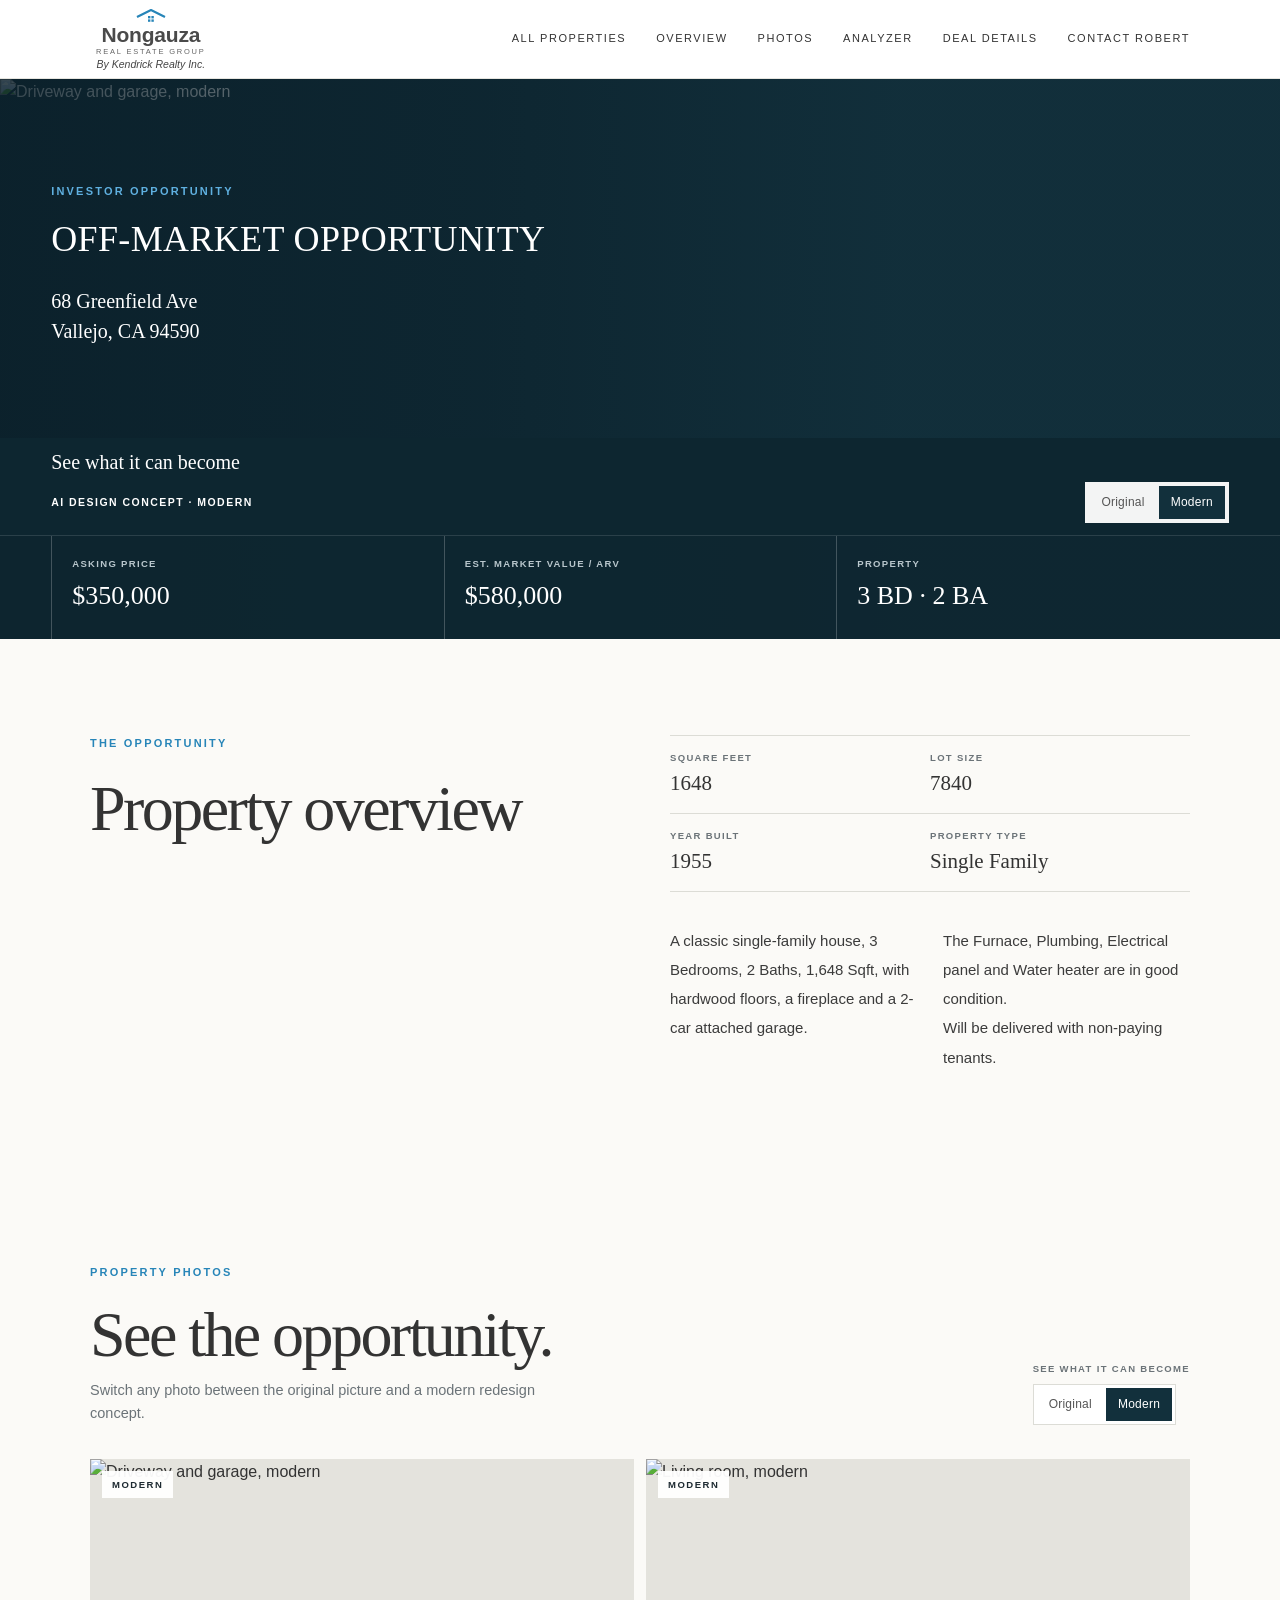
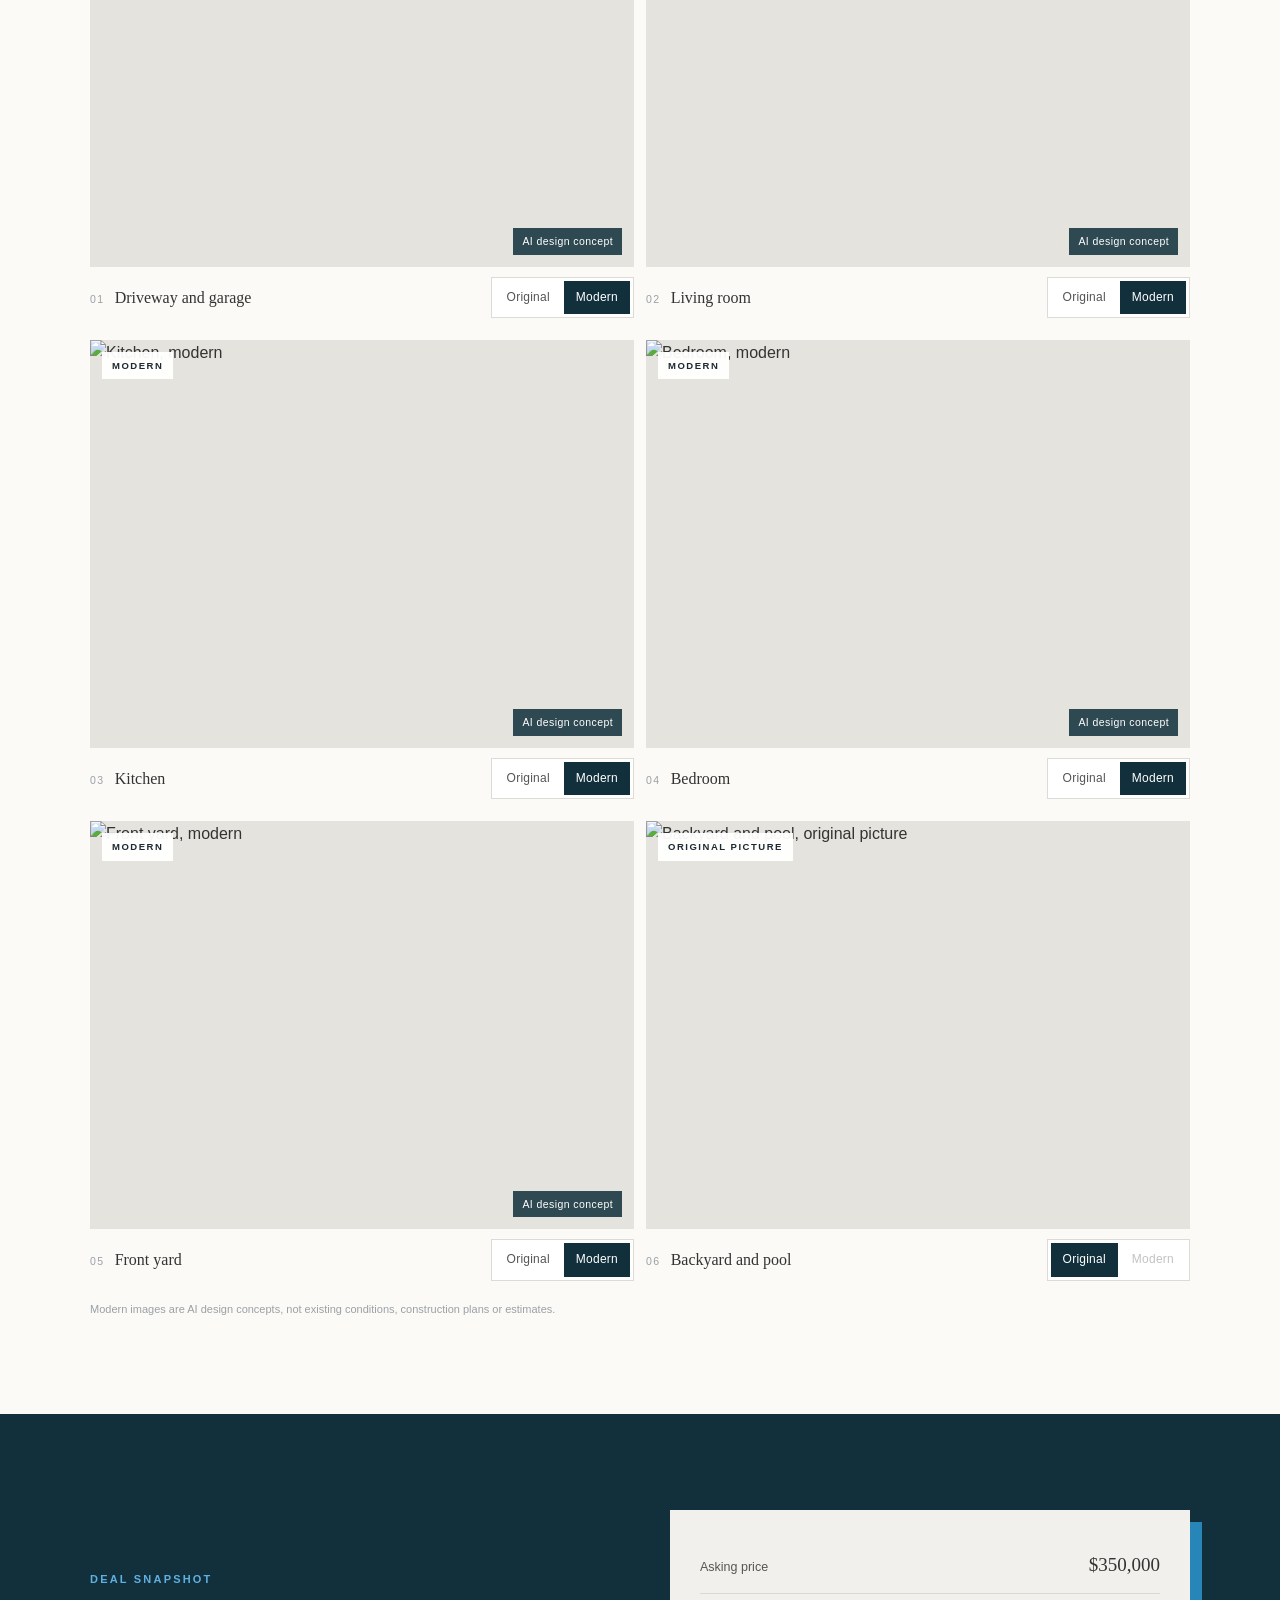
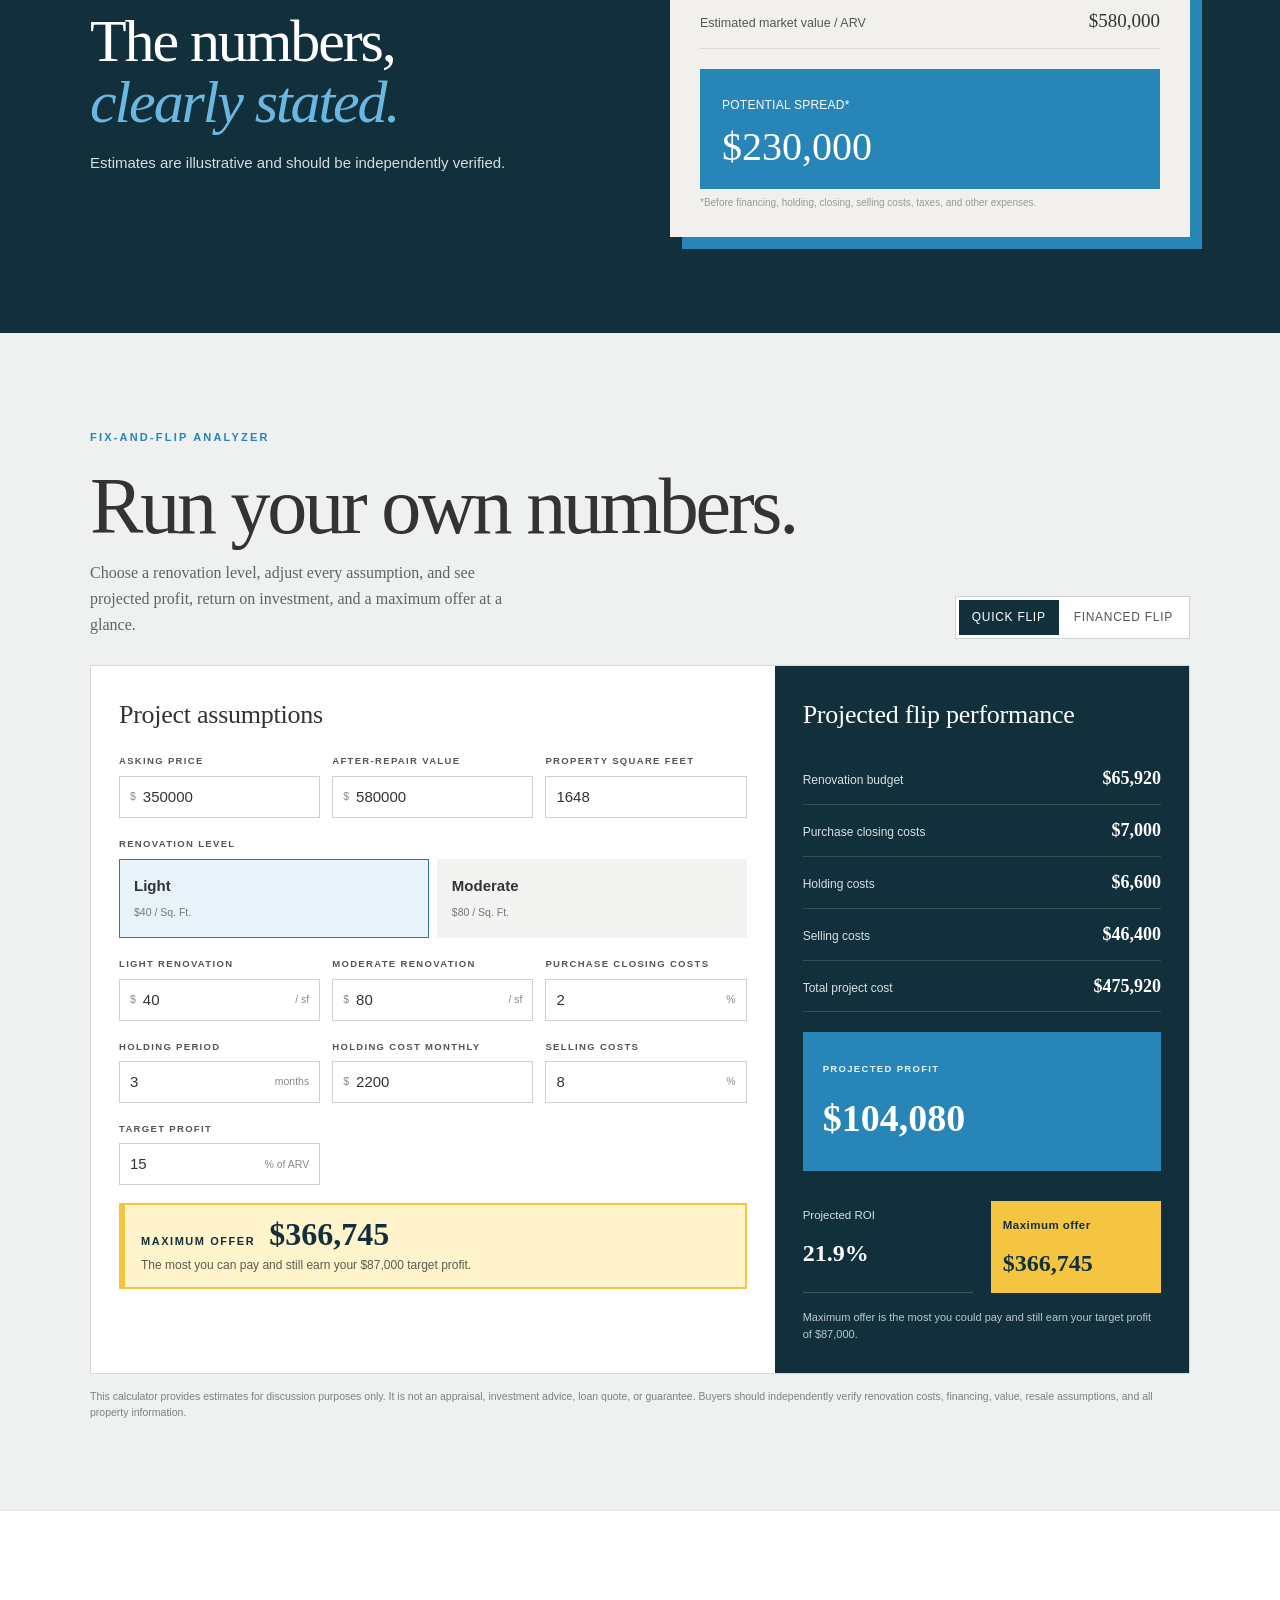
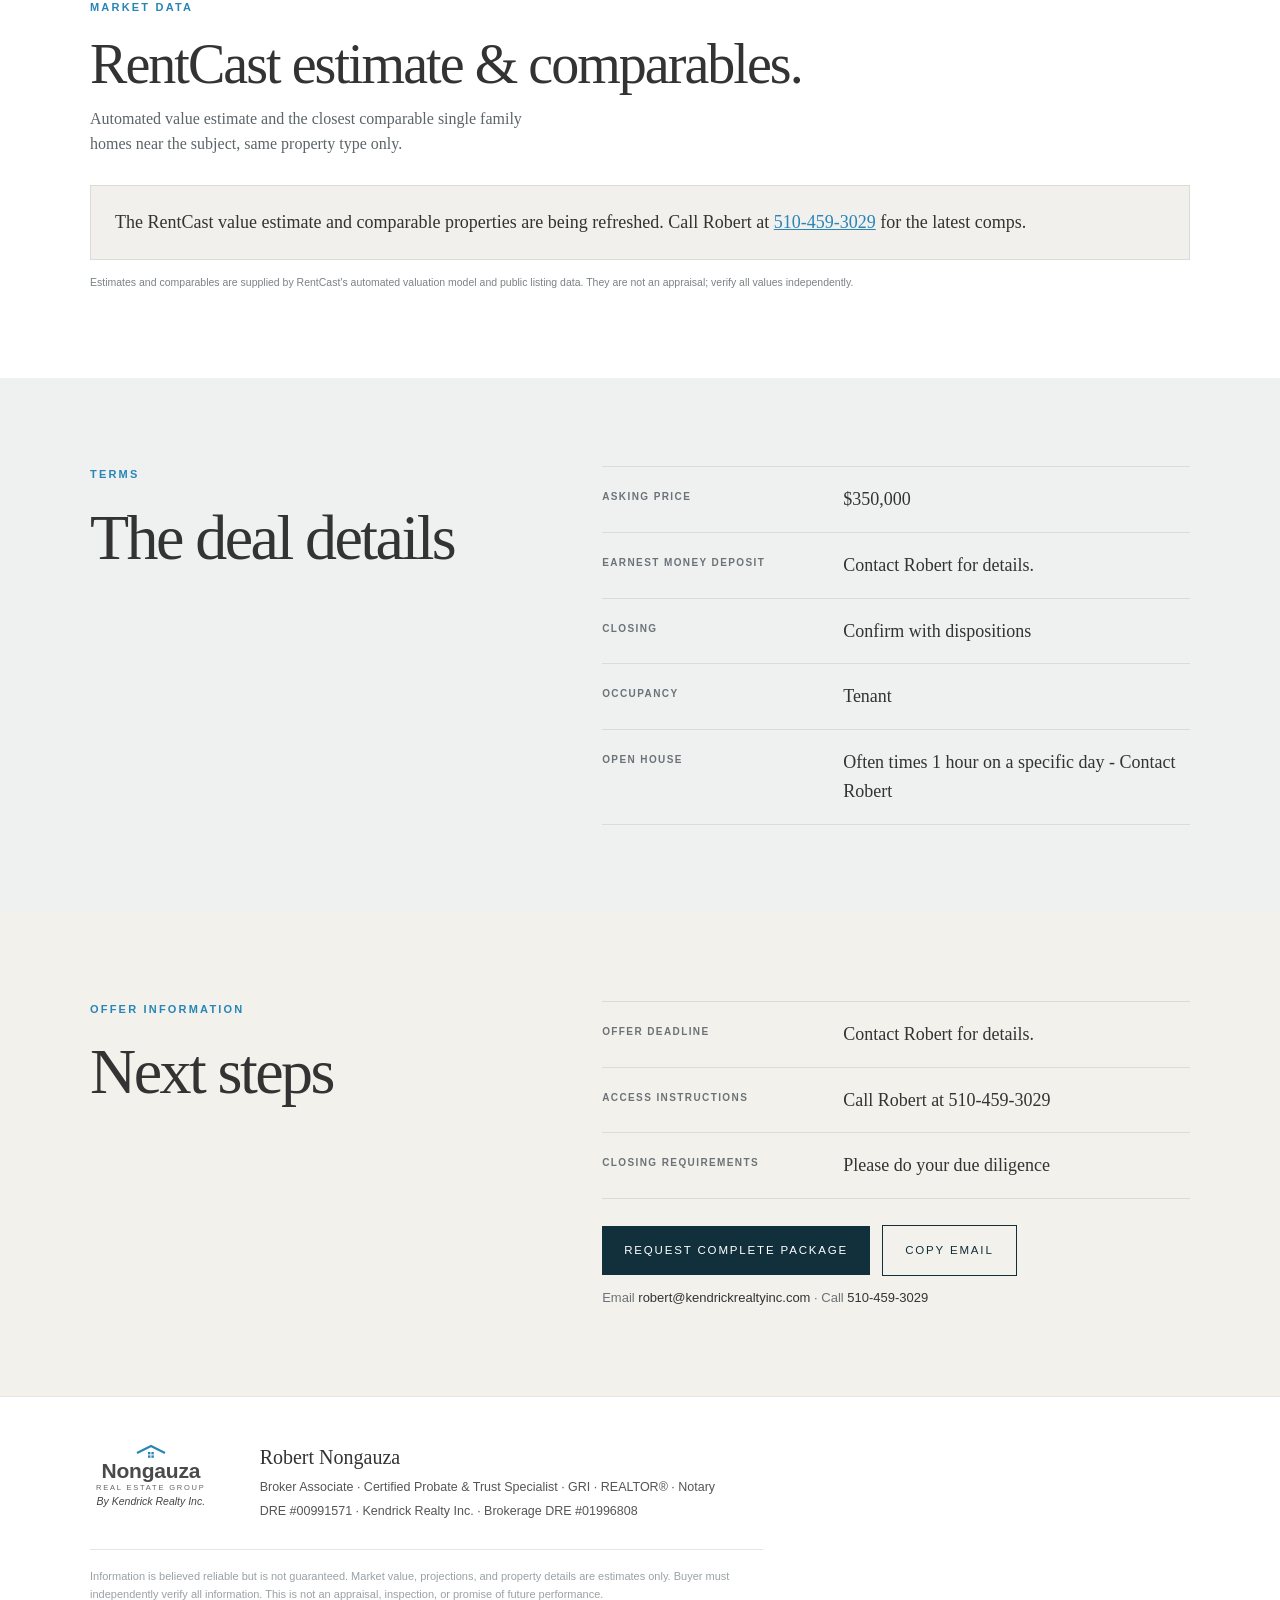
==== commit fb17f394: "Highlight maximum offer; sync $350k asking price and admin defaults Added new styles for maximum off" ====
--- a/overrides/68-greenfield-ave-vallejo-ca-94590/index.html
+++ b/overrides/68-greenfield-ave-vallejo-ca-94590/index.html
@@ -135,6 +135,13 @@
 .pair{display:grid;grid-template-columns:1fr 1fr;gap:18px;margin-top:30px}
 .pair div{border-bottom:1px solid rgba(255,255,255,.18);padding-bottom:10px}
 .pair span{font-size:11.5px;color:#d6e0e4}
+.pair .hl{background:#f5c542;color:#12303c;padding:10px 12px;border-bottom:0}
+.pair .hl span{color:#12303c;font-weight:700;letter-spacing:.04em}
+.maxo{grid-column:1/-1;display:flex;flex-wrap:wrap;align-items:baseline;gap:4px 14px;background:#fff4cc;border:2px solid #f5c542;border-left-width:6px;padding:12px 16px}
+.maxo span{font-size:11px;font-weight:700;letter-spacing:.14em;text-transform:uppercase;color:#12303c}
+.maxo b{font-family:var(--serif);font-size:clamp(26px,3vw,32px);font-weight:700;color:#12303c;line-height:1.1}
+.maxo small{flex-basis:100%;font-size:12px;color:#5b5a4e}
+@media (max-width:700px){.maxo span{font-size:12px}.maxo small{font-size:13px}}
 .pair b{display:block;font-family:var(--serif);font-weight:700;font-size:24px;margin-top:8px;font-variant-numeric:tabular-nums}
 .rnote{font-size:11px;color:#b9c7cd;margin-top:16px;line-height:1.55}
 .disc{font-size:10.5px;color:#7a8285;margin-top:14px;line-height:1.55}
@@ -372,6 +379,7 @@
           <div class="fld" data-show="quick flip"><label for="holdingMonthly">Holding cost monthly</label><div class="box"><span class="pre">$</span><input id="holdingMonthly" inputmode="decimal"></div></div>
           <div class="fld" data-show="quick flip"><label for="sellingPct">Selling costs</label><div class="box"><input id="sellingPct" inputmode="decimal"><span class="suf">%</span></div></div>
           <div class="fld" data-show="quick flip"><label for="targetPct">Target profit</label><div class="box"><input id="targetPct" inputmode="decimal"><span class="suf">% of ARV</span></div></div>
+          <div class="maxo" data-show="quick flip" aria-live="polite"><span>Maximum offer</span><b class="num" id="mo-v"></b><small id="mo-note"></small></div>
 
           <div class="fld" data-show="flip"><label for="loanPct">Loan amount</label><div class="box"><input id="loanPct" inputmode="decimal"><span class="suf">% of cost</span></div></div>
           <div class="fld" data-show="flip"><label for="ratePct">Interest rate</label><div class="box"><input id="ratePct" inputmode="decimal"><span class="suf">% / yr</span></div></div>
@@ -386,7 +394,7 @@
         <div class="profit" id="r-hero"><span class="lbl" id="r-hero-l"></span><b id="r-hero-v"></b></div>
         <div class="pair">
           <div><span id="r-a-l"></span><b id="r-a-v"></b></div>
-          <div><span id="r-b-l"></span><b id="r-b-v"></b></div>
+          <div class="hl"><span id="r-b-l"></span><b id="r-b-v"></b></div>
         </div>
         <p class="rnote" id="r-note"></p>
       </div>
@@ -452,7 +460,7 @@
   <p class="legal">Information is believed reliable but is not guaranteed. Market value, projections, and property details are estimates only. Buyer must independently verify all information. This is not an appraisal, inspection, or promise of future performance.</p>
 </div></footer>
 
-<script id="site-data" type="application/json">{"property": {"eyebrow": "Investor opportunity", "headline": "OFF-MARKET OPPORTUNITY", "street": "68 Greenfield Ave", "cityLine": "Vallejo, CA 94590", "price": 370697, "arv": 580000, "beds": 3, "baths": 2, "sqft": 1648, "lot": 7840, "yearBuilt": "1955", "propertyType": "Single Family", "occupancy": "Tenant", "overview": ["A classic single-family house, 3 Bedrooms, 2 Baths, 1,648 Sqft, with hardwood floors, a fireplace and a 2-car attached garage.", "The Furnace, Plumbing, Electrical panel and Water heater are in good condition.\nWill be delivered with non-paying tenants."], "offer": {"deadline": "Contact Robert for details.", "access": "Call Robert at 510-459-3029", "closing": "Please do your due diligence"}, "deal": {"emd": "Contact Robert for details.", "closing": "Confirm with dispositions", "openHouse": "Often times 1 hour on a specific day - Contact Robert"}}, "photos": [{"id": "p1", "caption": "Driveway and garage", "original": {"src": "/68-greenfield-ave-vallejo-ca-94590/img/p1-original.jpg"}, "modern": {"src": "/68-greenfield-ave-vallejo-ca-94590/img/p1-scandinavian.jpg"}}, {"id": "p2", "caption": "Living room", "original": {"src": "/68-greenfield-ave-vallejo-ca-94590/img/p2-original.jpg"}, "modern": {"src": "/68-greenfield-ave-vallejo-ca-94590/img/p2-scandinavian.jpg"}}, {"id": "p3", "caption": "Kitchen", "original": {"src": "/68-greenfield-ave-vallejo-ca-94590/img/p3-original.jpg"}, "modern": {"src": "/68-greenfield-ave-vallejo-ca-94590/img/p3-scandinavian.jpg"}}, {"id": "p4", "caption": "Bedroom", "original": {"src": "/68-greenfield-ave-vallejo-ca-94590/img/p4-original.jpg"}, "modern": {"src": "/68-greenfield-ave-vallejo-ca-94590/img/p4-scandinavian.jpg"}}, {"id": "p5", "caption": "Front yard", "original": {"src": "/68-greenfield-ave-vallejo-ca-94590/img/p5-original.jpg"}, "modern": {"src": "/68-greenfield-ave-vallejo-ca-94590/img/p5-scandinavian.jpg"}}, {"id": "p6", "caption": "Backyard and pool", "original": {"src": "/68-greenfield-ave-vallejo-ca-94590/img/p6-original.jpg"}}], "calc": {"purchase": 370697, "arv": 580000, "sqft": 1648, "level": "light", "light": 40, "moderate": 85, "closingPct": 2, "months": 6, "holdingMonthly": 2200, "sellingPct": 8, "targetPct": 15, "loanPct": 80, "ratePct": 10, "pointsPct": 2}, "contact": {"name": "Robert Nongauza", "credentials": "Broker Associate · Certified Probate & Trust Specialist · GRI · REALTOR® · Notary", "phone": "510-459-3029", "email": "robert@kendrickrealtyinc.com", "license": "DRE #00991571 · Kendrick Realty Inc. · Brokerage DRE #01996808"}, "market": null}</script>
+<script id="site-data" type="application/json">{"property": {"eyebrow": "Investor opportunity", "headline": "OFF-MARKET OPPORTUNITY", "street": "68 Greenfield Ave", "cityLine": "Vallejo, CA 94590", "price": 350000, "arv": 580000, "beds": 3, "baths": 2, "sqft": 1648, "lot": 7840, "yearBuilt": "1955", "propertyType": "Single Family", "occupancy": "Tenant", "overview": ["A classic single-family house, 3 Bedrooms, 2 Baths, 1,648 Sqft, with hardwood floors, a fireplace and a 2-car attached garage.", "The Furnace, Plumbing, Electrical panel and Water heater are in good condition.\nWill be delivered with non-paying tenants."], "offer": {"deadline": "Contact Robert for details.", "access": "Call Robert at 510-459-3029", "closing": "Please do your due diligence"}, "deal": {"emd": "Contact Robert for details.", "closing": "Confirm with dispositions", "openHouse": "Often times 1 hour on a specific day - Contact Robert"}}, "photos": [{"id": "p1", "caption": "Driveway and garage", "original": {"src": "/68-greenfield-ave-vallejo-ca-94590/img/p1-original.jpg"}, "modern": {"src": "/68-greenfield-ave-vallejo-ca-94590/img/p1-scandinavian.jpg"}}, {"id": "p2", "caption": "Living room", "original": {"src": "/68-greenfield-ave-vallejo-ca-94590/img/p2-original.jpg"}, "modern": {"src": "/68-greenfield-ave-vallejo-ca-94590/img/p2-scandinavian.jpg"}}, {"id": "p3", "caption": "Kitchen", "original": {"src": "/68-greenfield-ave-vallejo-ca-94590/img/p3-original.jpg"}, "modern": {"src": "/68-greenfield-ave-vallejo-ca-94590/img/p3-scandinavian.jpg"}}, {"id": "p4", "caption": "Bedroom", "original": {"src": "/68-greenfield-ave-vallejo-ca-94590/img/p4-original.jpg"}, "modern": {"src": "/68-greenfield-ave-vallejo-ca-94590/img/p4-scandinavian.jpg"}}, {"id": "p5", "caption": "Front yard", "original": {"src": "/68-greenfield-ave-vallejo-ca-94590/img/p5-original.jpg"}, "modern": {"src": "/68-greenfield-ave-vallejo-ca-94590/img/p5-scandinavian.jpg"}}, {"id": "p6", "caption": "Backyard and pool", "original": {"src": "/68-greenfield-ave-vallejo-ca-94590/img/p6-original.jpg"}}], "calc": {"level": "light", "light": 40, "moderate": 80, "closingPct": 2, "months": 3, "holdingMonthly": 2200, "sellingPct": 8, "targetPct": 15, "loanPct": 80, "ratePct": 10, "pointsPct": 2}, "contact": {"name": "Robert Nongauza", "credentials": "Broker Associate · Certified Probate & Trust Specialist · GRI · REALTOR® · Notary", "phone": "510-459-3029", "email": "robert@kendrickrealtyinc.com", "license": "DRE #00991571 · Kendrick Realty Inc. · Brokerage DRE #01996808"}, "market": null}</script>
 <script>
 (function(){
 const D=JSON.parse(document.getElementById('site-data').textContent);
@@ -569,20 +577,21 @@
 })();
 
 /* analyzer */
-const S=Object.assign({},D.calc);let mode='quick';
+const S=Object.assign({},D.calc,{purchase:P.price,arv:P.arv,sqft:P.sqft});let mode='quick';
 const ids=['purchase','arv','sqft','light','moderate','closingPct','months','holdingMonthly','sellingPct','targetPct','loanPct','ratePct','pointsPct'];
 ids.forEach(id=>{const el=$(id);el.value=S[id];el.addEventListener('input',()=>{const v=parseFloat(el.value.replace(/[^0-9.\-]/g,''));S[id]=isFinite(v)?v:0;render();});});
 document.querySelectorAll('#lvl button').forEach(b=>b.addEventListener('click',()=>{S.level=b.dataset.level;render();}));
 document.querySelectorAll('#modes button').forEach(b=>b.addEventListener('click',()=>{mode=b.dataset.mode;render();}));
 function rows(list){const box=$('r-rows');box.innerHTML='';list.forEach(([k,v])=>{const d=document.createElement('div');d.className='row';const s=document.createElement('span');s.textContent=k;const b=document.createElement('b');b.textContent=v;d.append(s,b);box.appendChild(d);});}
 function hero(l,v,neg){txt('r-hero-l',l);txt('r-hero-v',v);$('r-hero').classList.toggle('neg',!!neg);}
-function pair(a,av,b,bv){txt('r-a-l',a);txt('r-a-v',av);txt('r-b-l',b);txt('r-b-v',bv);}
+function pair(a,av,b,bv){txt('r-a-l',a);txt('r-a-v',av);txt('r-b-l',b);txt('r-b-v',bv);txt('mo-v',bv);}
 function render(){
   document.querySelectorAll('#modes button').forEach(b=>b.setAttribute('aria-checked',String(b.dataset.mode===mode)));
   document.querySelectorAll('[data-show]').forEach(el=>{el.hidden=!el.dataset.show.split(' ').includes(mode);});
   document.querySelectorAll('#lvl button').forEach(b=>b.setAttribute('aria-checked',String(b.dataset.level===S.level)));
   ['light','moderate'].forEach(k=>{document.querySelector('[data-rate="'+k+'"]').textContent='$'+Math.round(S[k]).toLocaleString('en-US')+' / Sq. Ft.';});
   const reno=(S[S.level]||0)*S.sqft, closing=S.purchase*S.closingPct/100, holding=S.months*S.holdingMonthly, selling=S.arv*S.sellingPct/100, target=S.arv*S.targetPct/100;
+  txt('mo-note','The most you can pay and still earn your '+money(target)+' target profit'+(mode==='flip'?', after financing costs.':'.'));
   if(mode==='quick'){
     const total=S.purchase+reno+closing+holding+selling, profit=S.arv-total, roi=total?profit/total*100:0;
     const max=(S.arv-reno-holding-selling-target)/(1+S.closingPct/100);
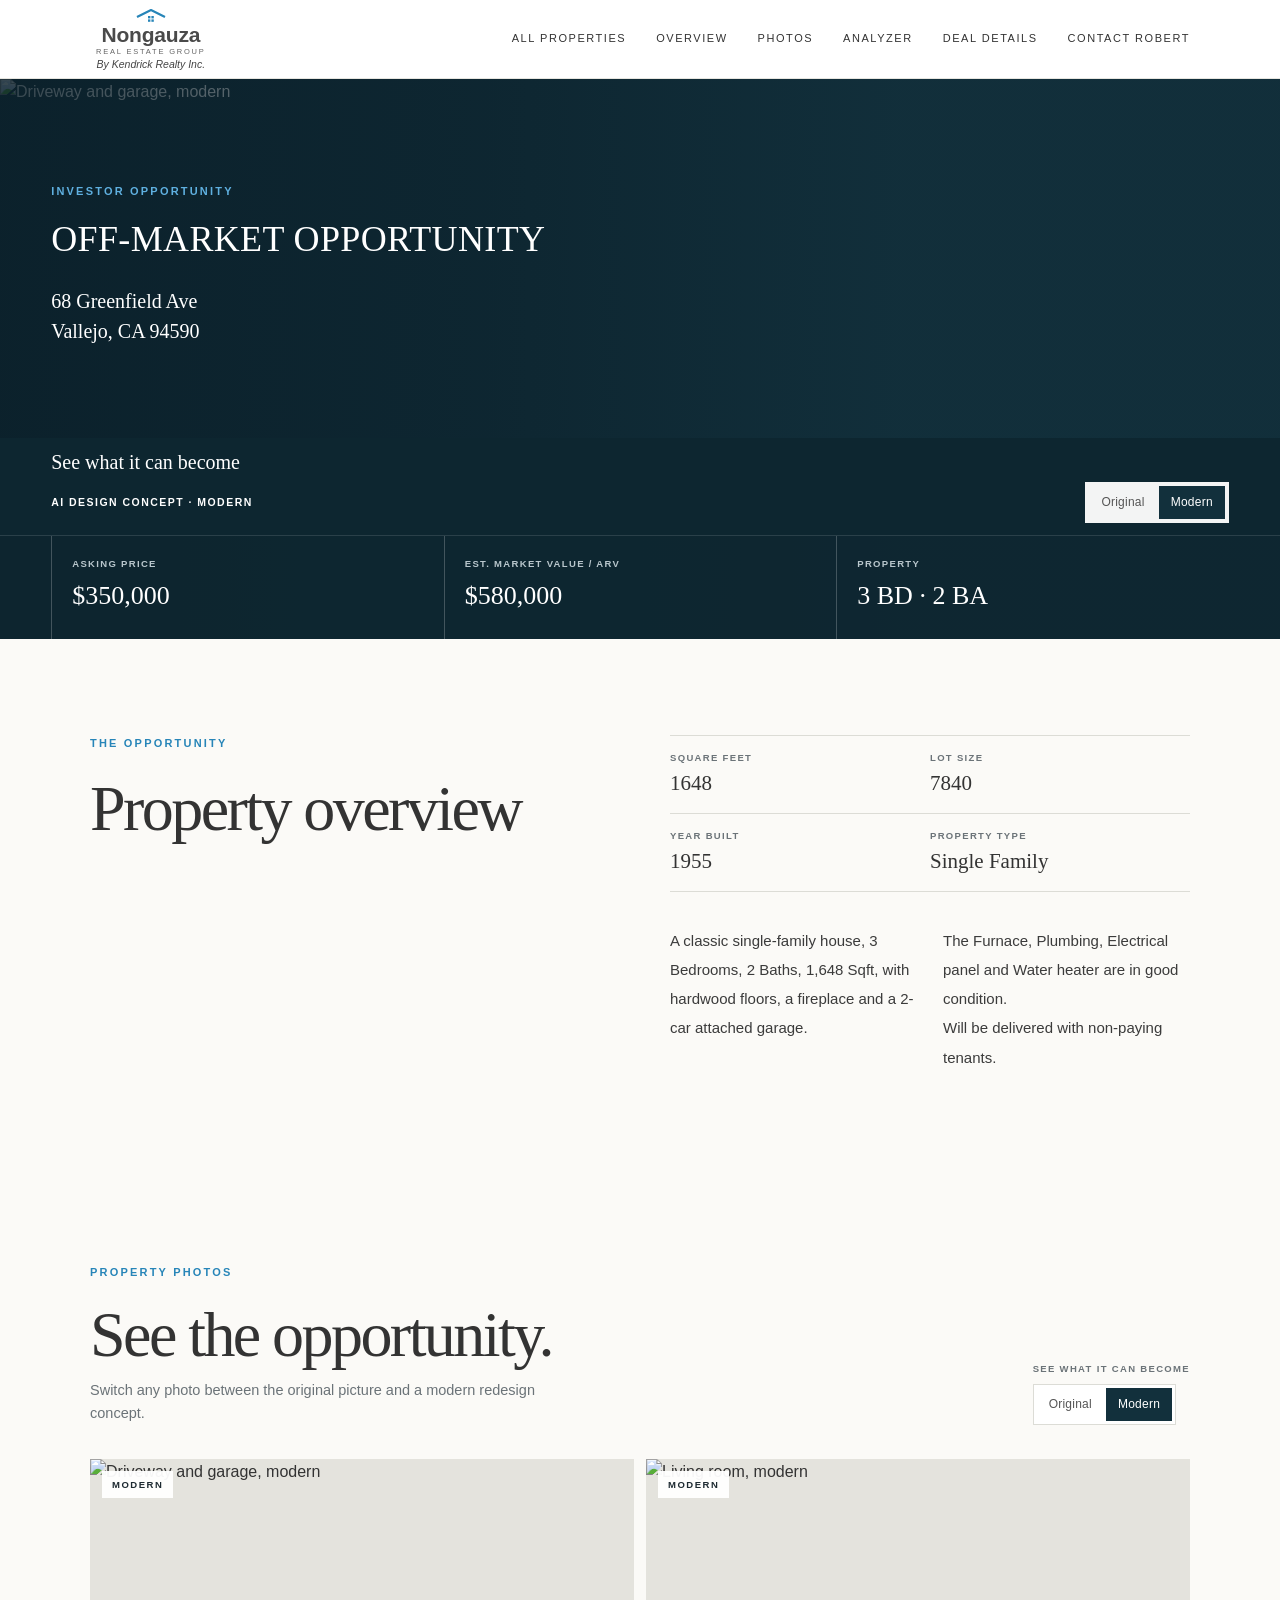
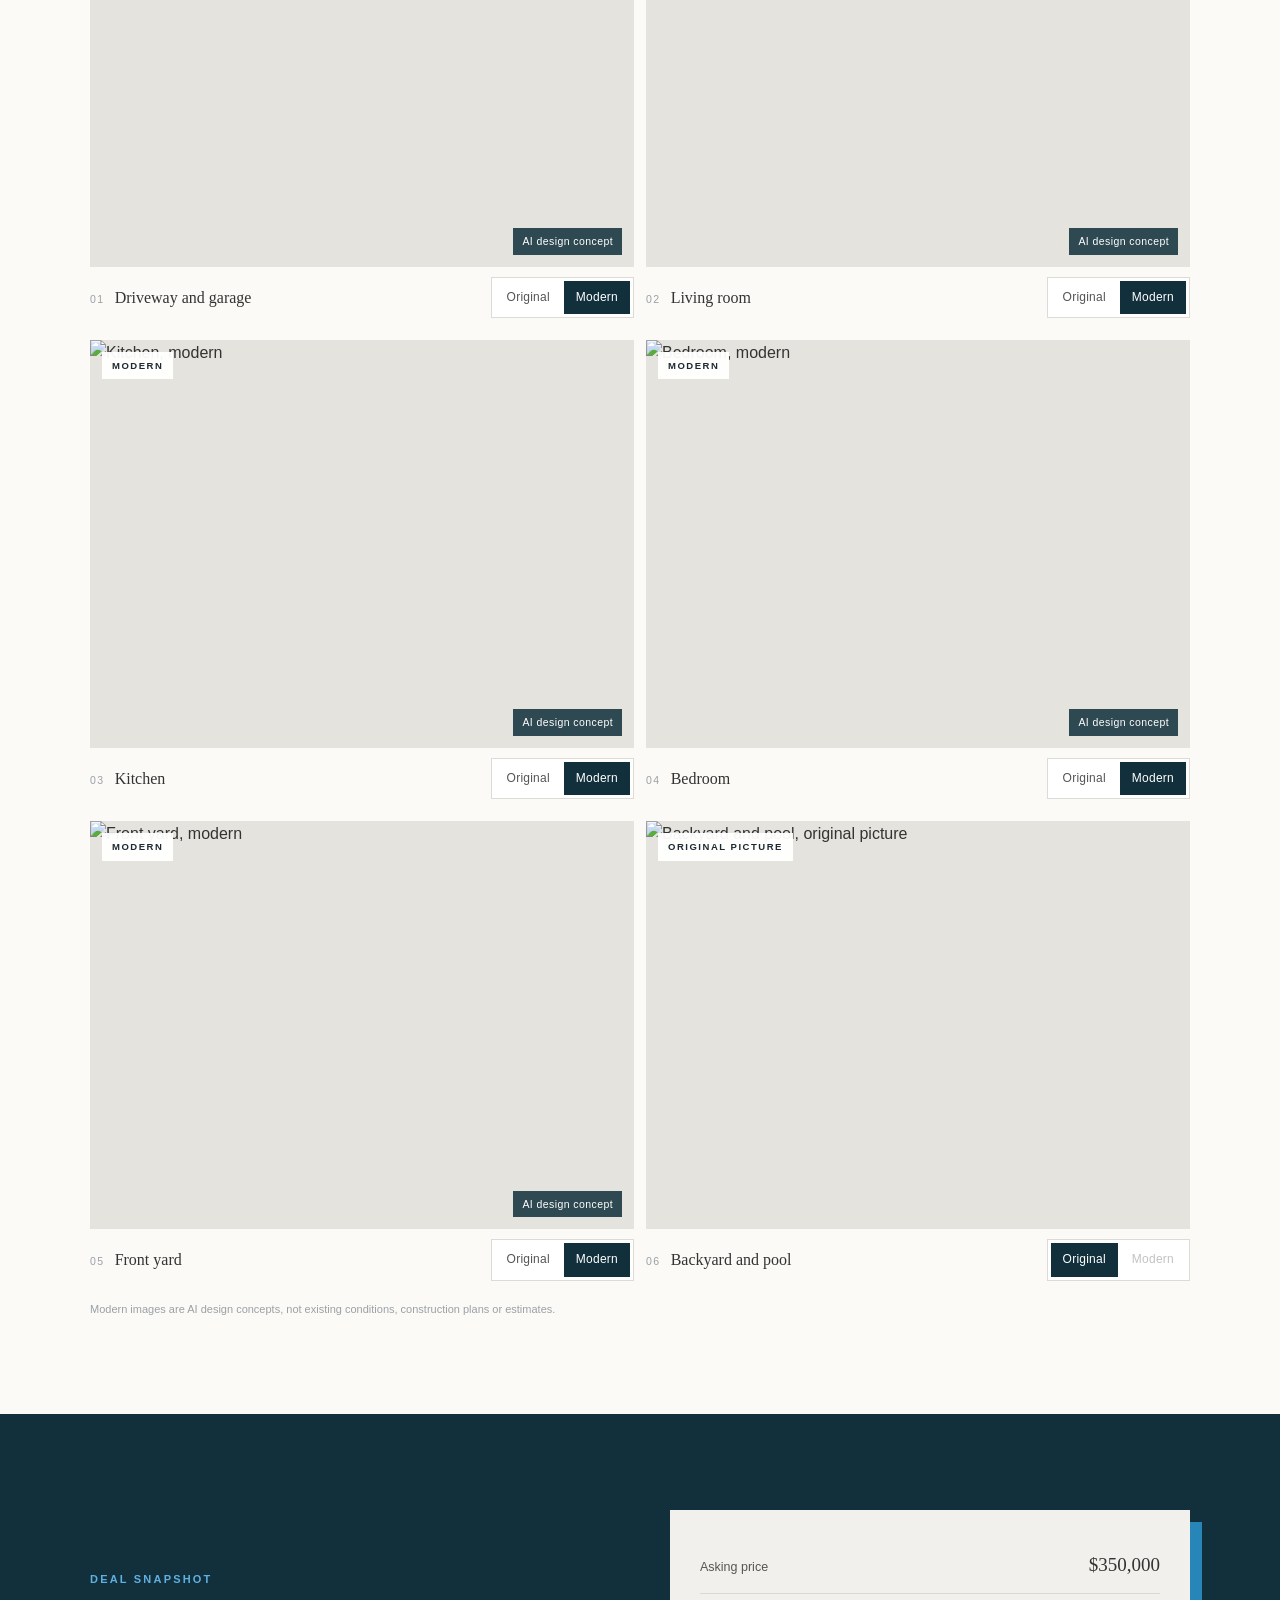
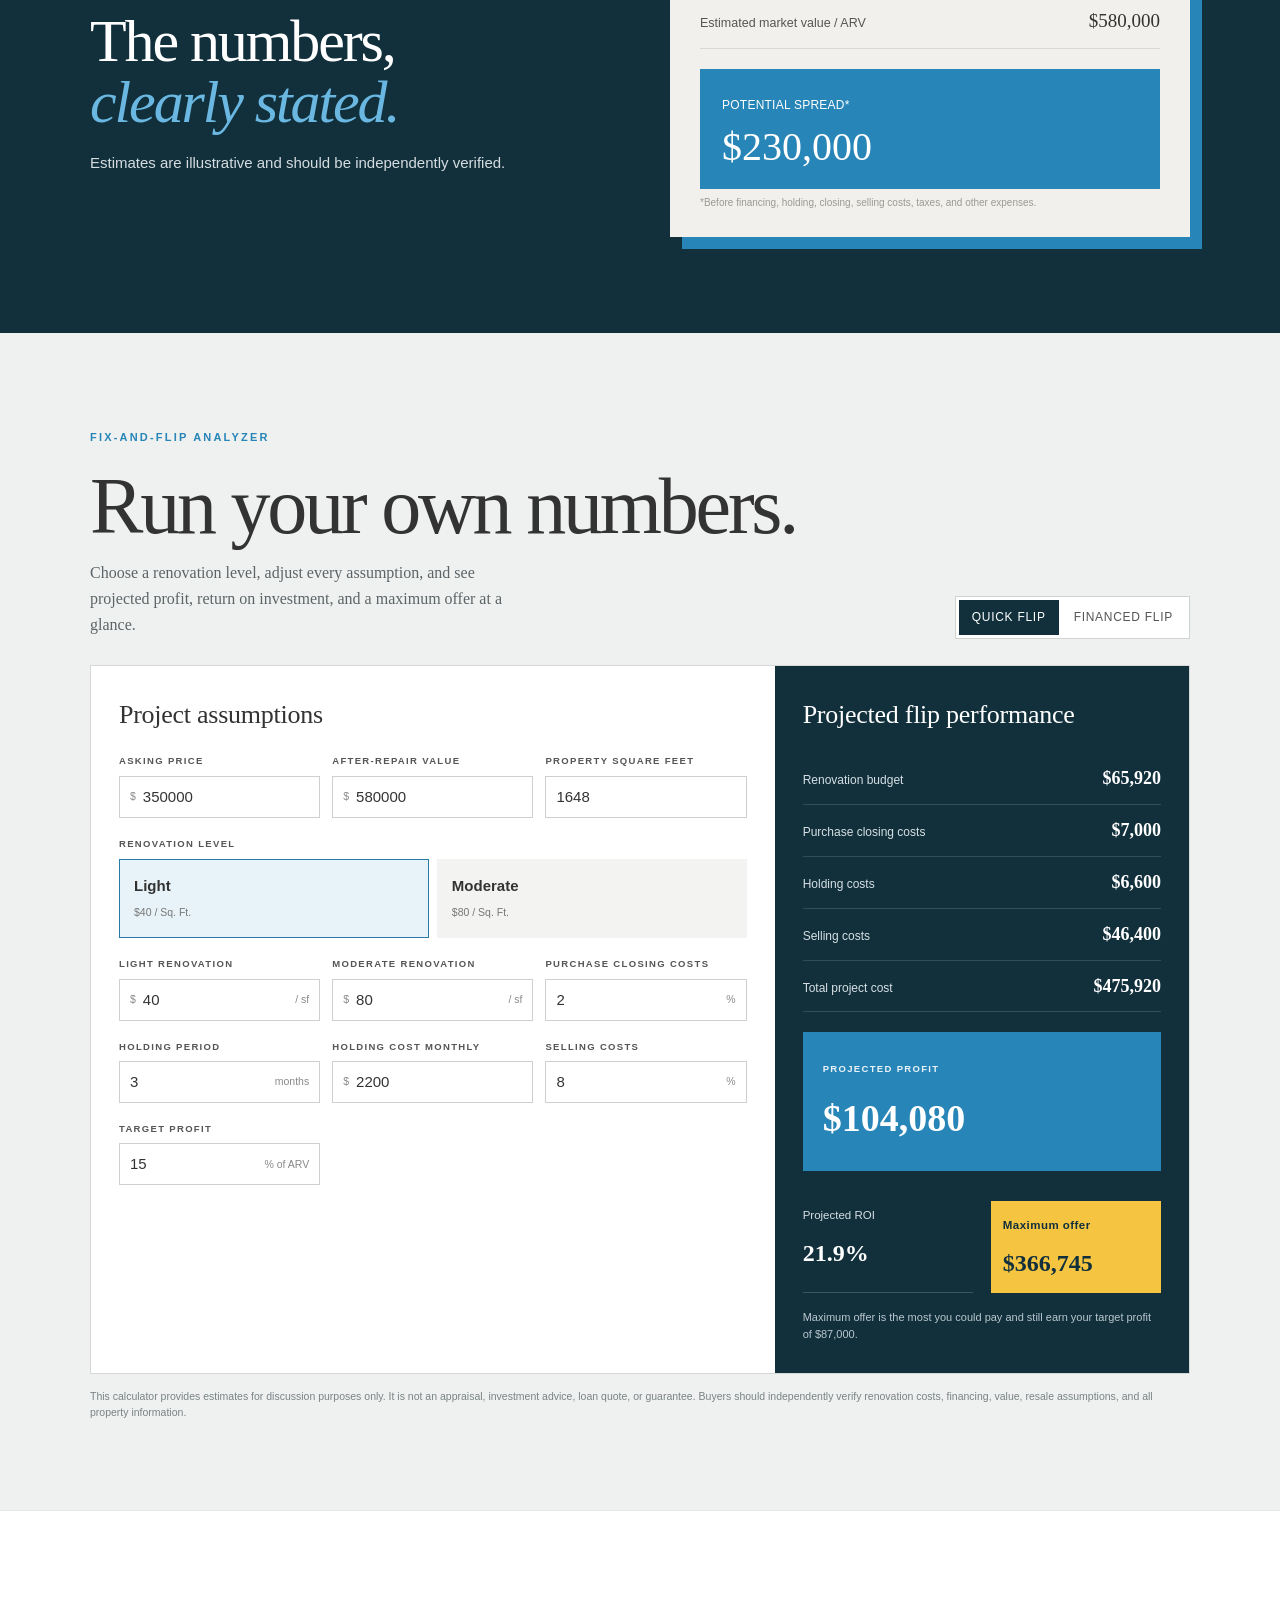
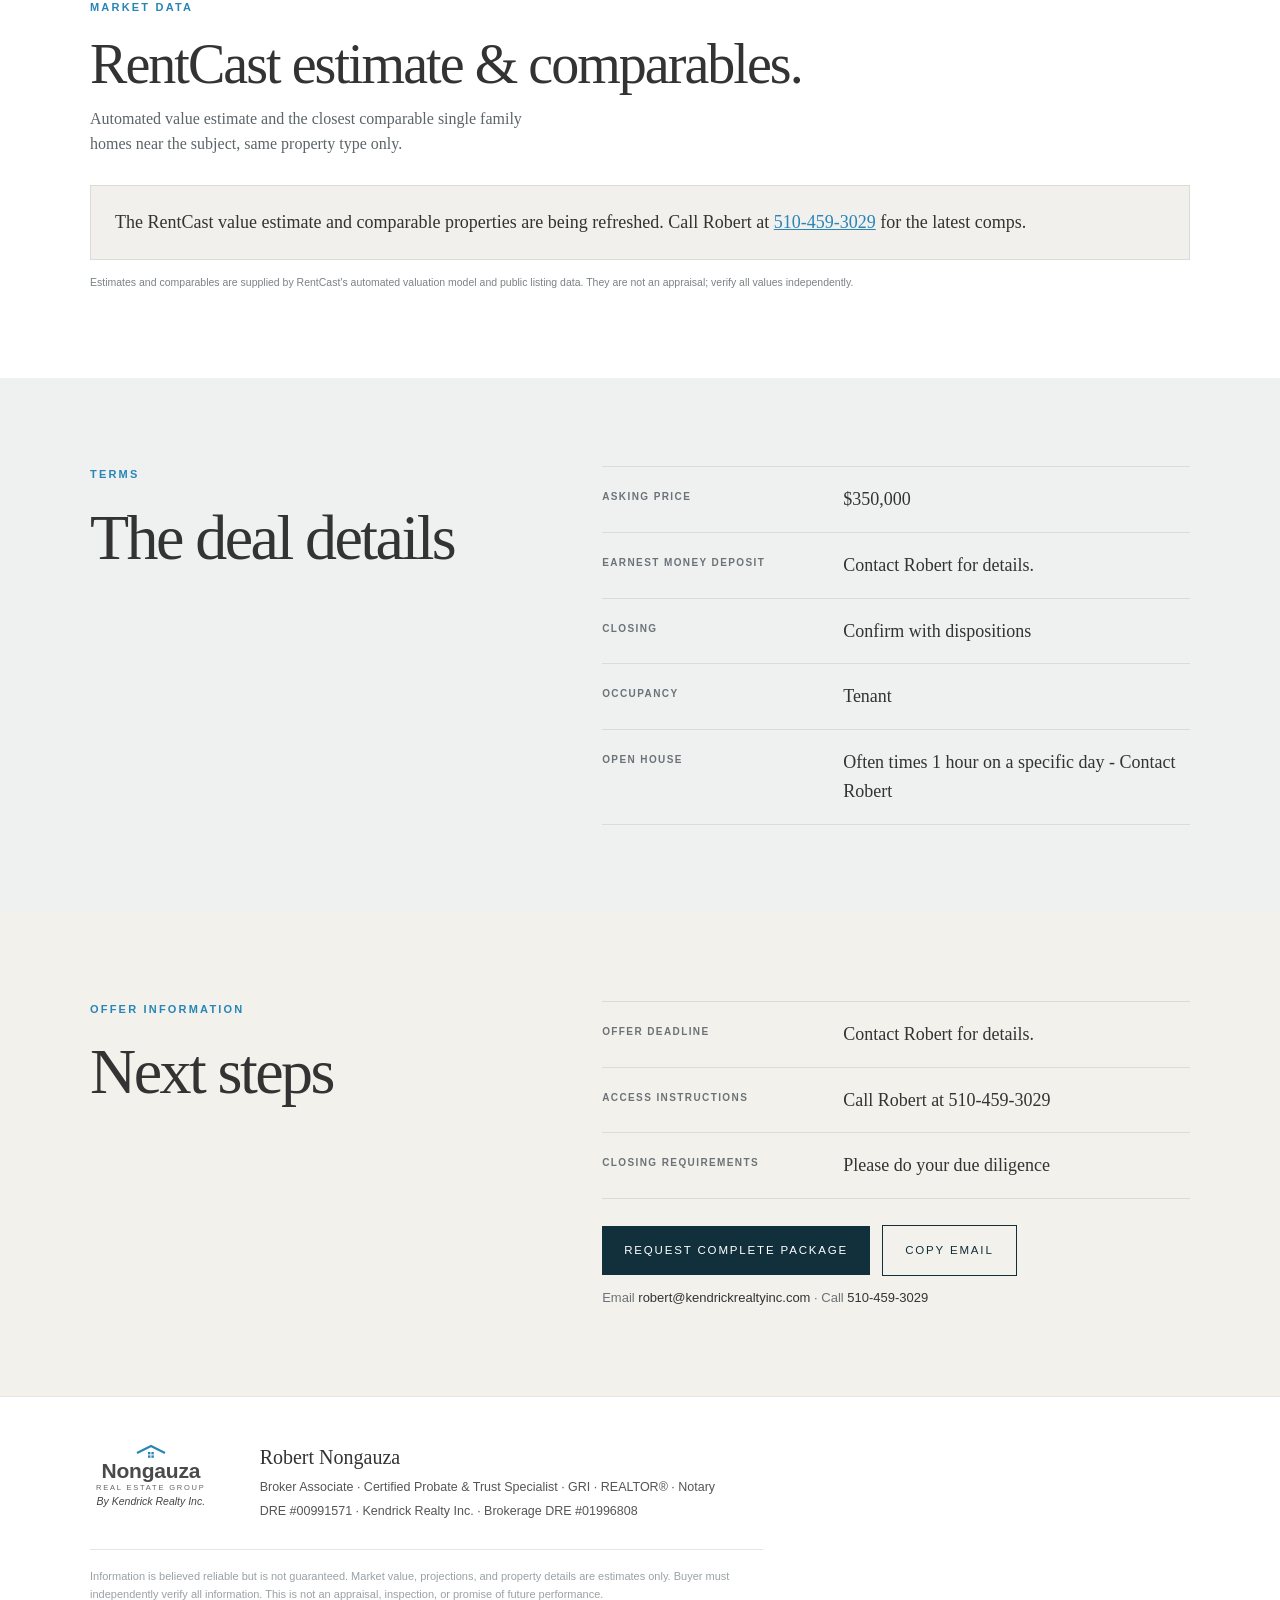
==== commit 92a27ed9: "Remove maximum offer box under target profit Removed maximum offer display section from the form." ====
--- a/overrides/68-greenfield-ave-vallejo-ca-94590/index.html
+++ b/overrides/68-greenfield-ave-vallejo-ca-94590/index.html
@@ -137,11 +137,6 @@
 .pair span{font-size:11.5px;color:#d6e0e4}
 .pair .hl{background:#f5c542;color:#12303c;padding:10px 12px;border-bottom:0}
 .pair .hl span{color:#12303c;font-weight:700;letter-spacing:.04em}
-.maxo{grid-column:1/-1;display:flex;flex-wrap:wrap;align-items:baseline;gap:4px 14px;background:#fff4cc;border:2px solid #f5c542;border-left-width:6px;padding:12px 16px}
-.maxo span{font-size:11px;font-weight:700;letter-spacing:.14em;text-transform:uppercase;color:#12303c}
-.maxo b{font-family:var(--serif);font-size:clamp(26px,3vw,32px);font-weight:700;color:#12303c;line-height:1.1}
-.maxo small{flex-basis:100%;font-size:12px;color:#5b5a4e}
-@media (max-width:700px){.maxo span{font-size:12px}.maxo small{font-size:13px}}
 .pair b{display:block;font-family:var(--serif);font-weight:700;font-size:24px;margin-top:8px;font-variant-numeric:tabular-nums}
 .rnote{font-size:11px;color:#b9c7cd;margin-top:16px;line-height:1.55}
 .disc{font-size:10.5px;color:#7a8285;margin-top:14px;line-height:1.55}
@@ -379,7 +374,6 @@
           <div class="fld" data-show="quick flip"><label for="holdingMonthly">Holding cost monthly</label><div class="box"><span class="pre">$</span><input id="holdingMonthly" inputmode="decimal"></div></div>
           <div class="fld" data-show="quick flip"><label for="sellingPct">Selling costs</label><div class="box"><input id="sellingPct" inputmode="decimal"><span class="suf">%</span></div></div>
           <div class="fld" data-show="quick flip"><label for="targetPct">Target profit</label><div class="box"><input id="targetPct" inputmode="decimal"><span class="suf">% of ARV</span></div></div>
-          <div class="maxo" data-show="quick flip" aria-live="polite"><span>Maximum offer</span><b class="num" id="mo-v"></b><small id="mo-note"></small></div>
 
           <div class="fld" data-show="flip"><label for="loanPct">Loan amount</label><div class="box"><input id="loanPct" inputmode="decimal"><span class="suf">% of cost</span></div></div>
           <div class="fld" data-show="flip"><label for="ratePct">Interest rate</label><div class="box"><input id="ratePct" inputmode="decimal"><span class="suf">% / yr</span></div></div>
@@ -584,14 +578,13 @@
 document.querySelectorAll('#modes button').forEach(b=>b.addEventListener('click',()=>{mode=b.dataset.mode;render();}));
 function rows(list){const box=$('r-rows');box.innerHTML='';list.forEach(([k,v])=>{const d=document.createElement('div');d.className='row';const s=document.createElement('span');s.textContent=k;const b=document.createElement('b');b.textContent=v;d.append(s,b);box.appendChild(d);});}
 function hero(l,v,neg){txt('r-hero-l',l);txt('r-hero-v',v);$('r-hero').classList.toggle('neg',!!neg);}
-function pair(a,av,b,bv){txt('r-a-l',a);txt('r-a-v',av);txt('r-b-l',b);txt('r-b-v',bv);txt('mo-v',bv);}
+function pair(a,av,b,bv){txt('r-a-l',a);txt('r-a-v',av);txt('r-b-l',b);txt('r-b-v',bv);}
 function render(){
   document.querySelectorAll('#modes button').forEach(b=>b.setAttribute('aria-checked',String(b.dataset.mode===mode)));
   document.querySelectorAll('[data-show]').forEach(el=>{el.hidden=!el.dataset.show.split(' ').includes(mode);});
   document.querySelectorAll('#lvl button').forEach(b=>b.setAttribute('aria-checked',String(b.dataset.level===S.level)));
   ['light','moderate'].forEach(k=>{document.querySelector('[data-rate="'+k+'"]').textContent='$'+Math.round(S[k]).toLocaleString('en-US')+' / Sq. Ft.';});
   const reno=(S[S.level]||0)*S.sqft, closing=S.purchase*S.closingPct/100, holding=S.months*S.holdingMonthly, selling=S.arv*S.sellingPct/100, target=S.arv*S.targetPct/100;
-  txt('mo-note','The most you can pay and still earn your '+money(target)+' target profit'+(mode==='flip'?', after financing costs.':'.'));
   if(mode==='quick'){
     const total=S.purchase+reno+closing+holding+selling, profit=S.arv-total, roi=total?profit/total*100:0;
     const max=(S.arv-reno-holding-selling-target)/(1+S.closingPct/100);
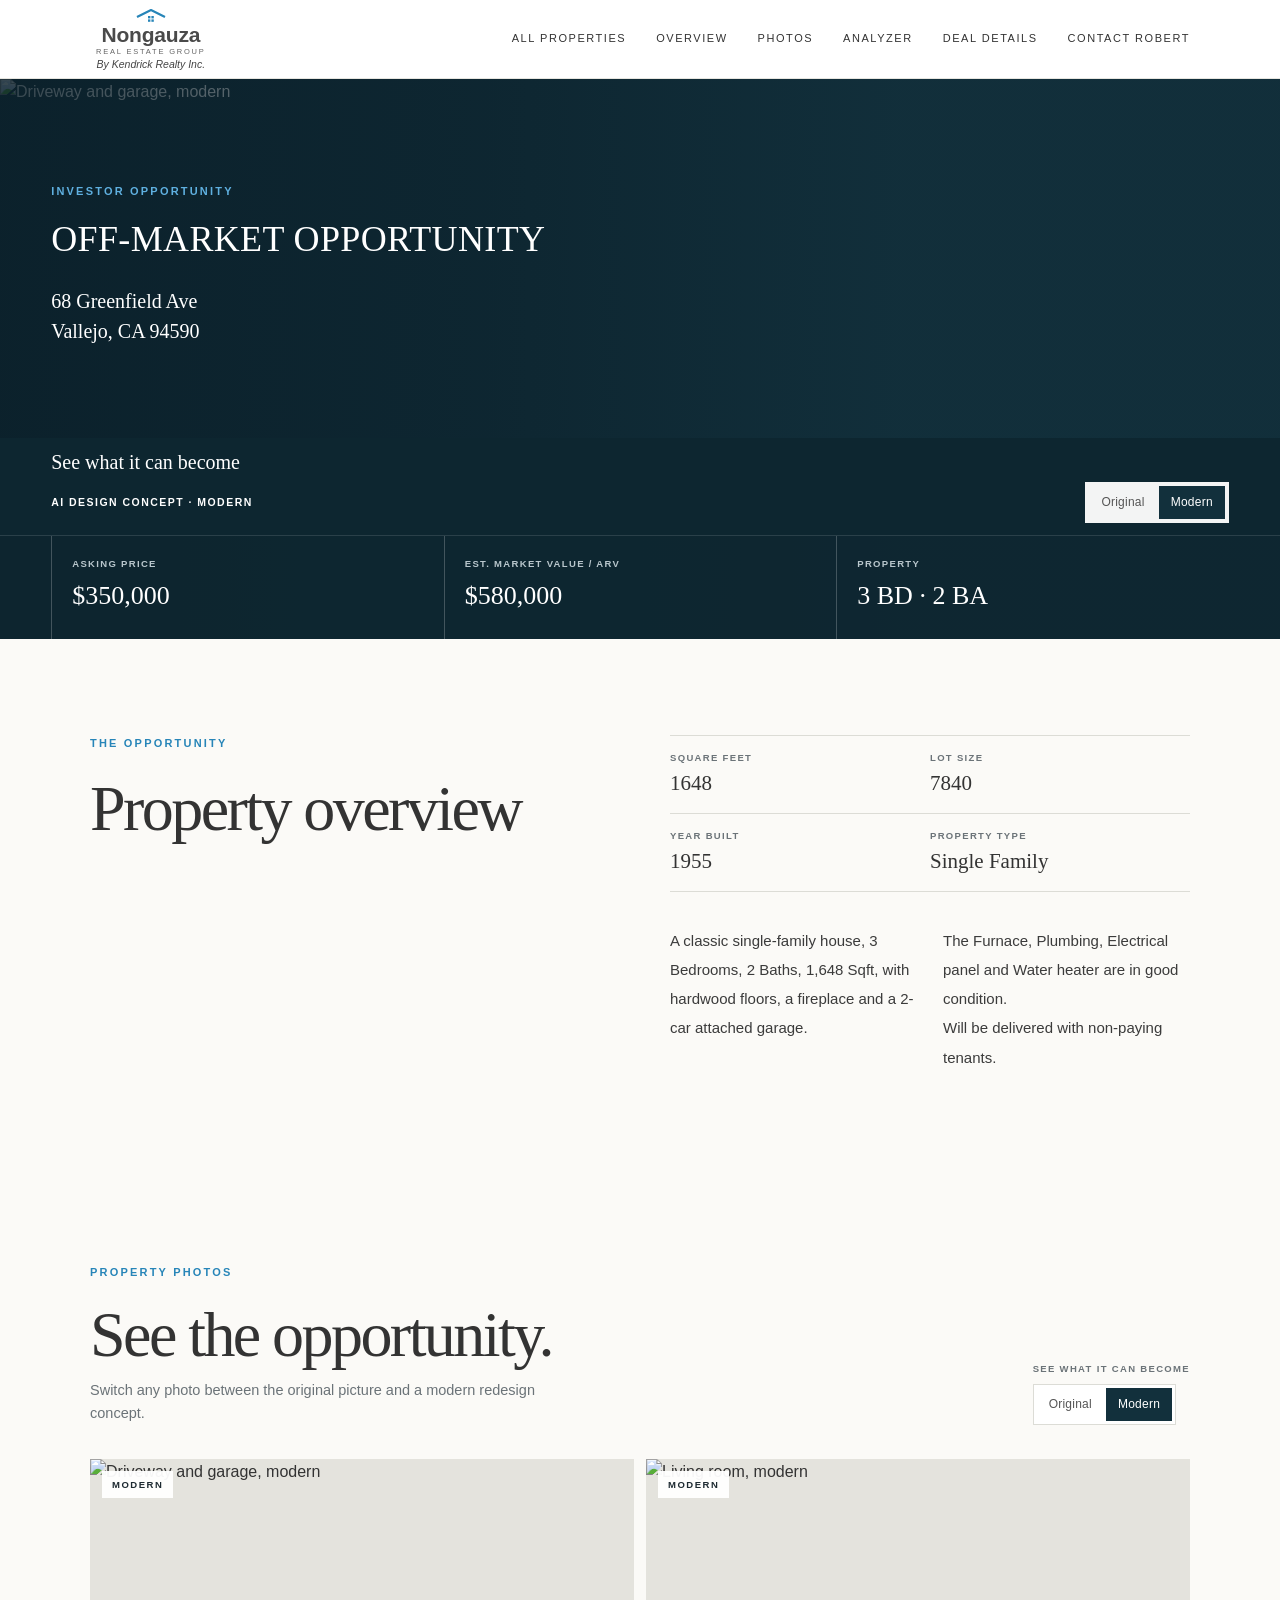
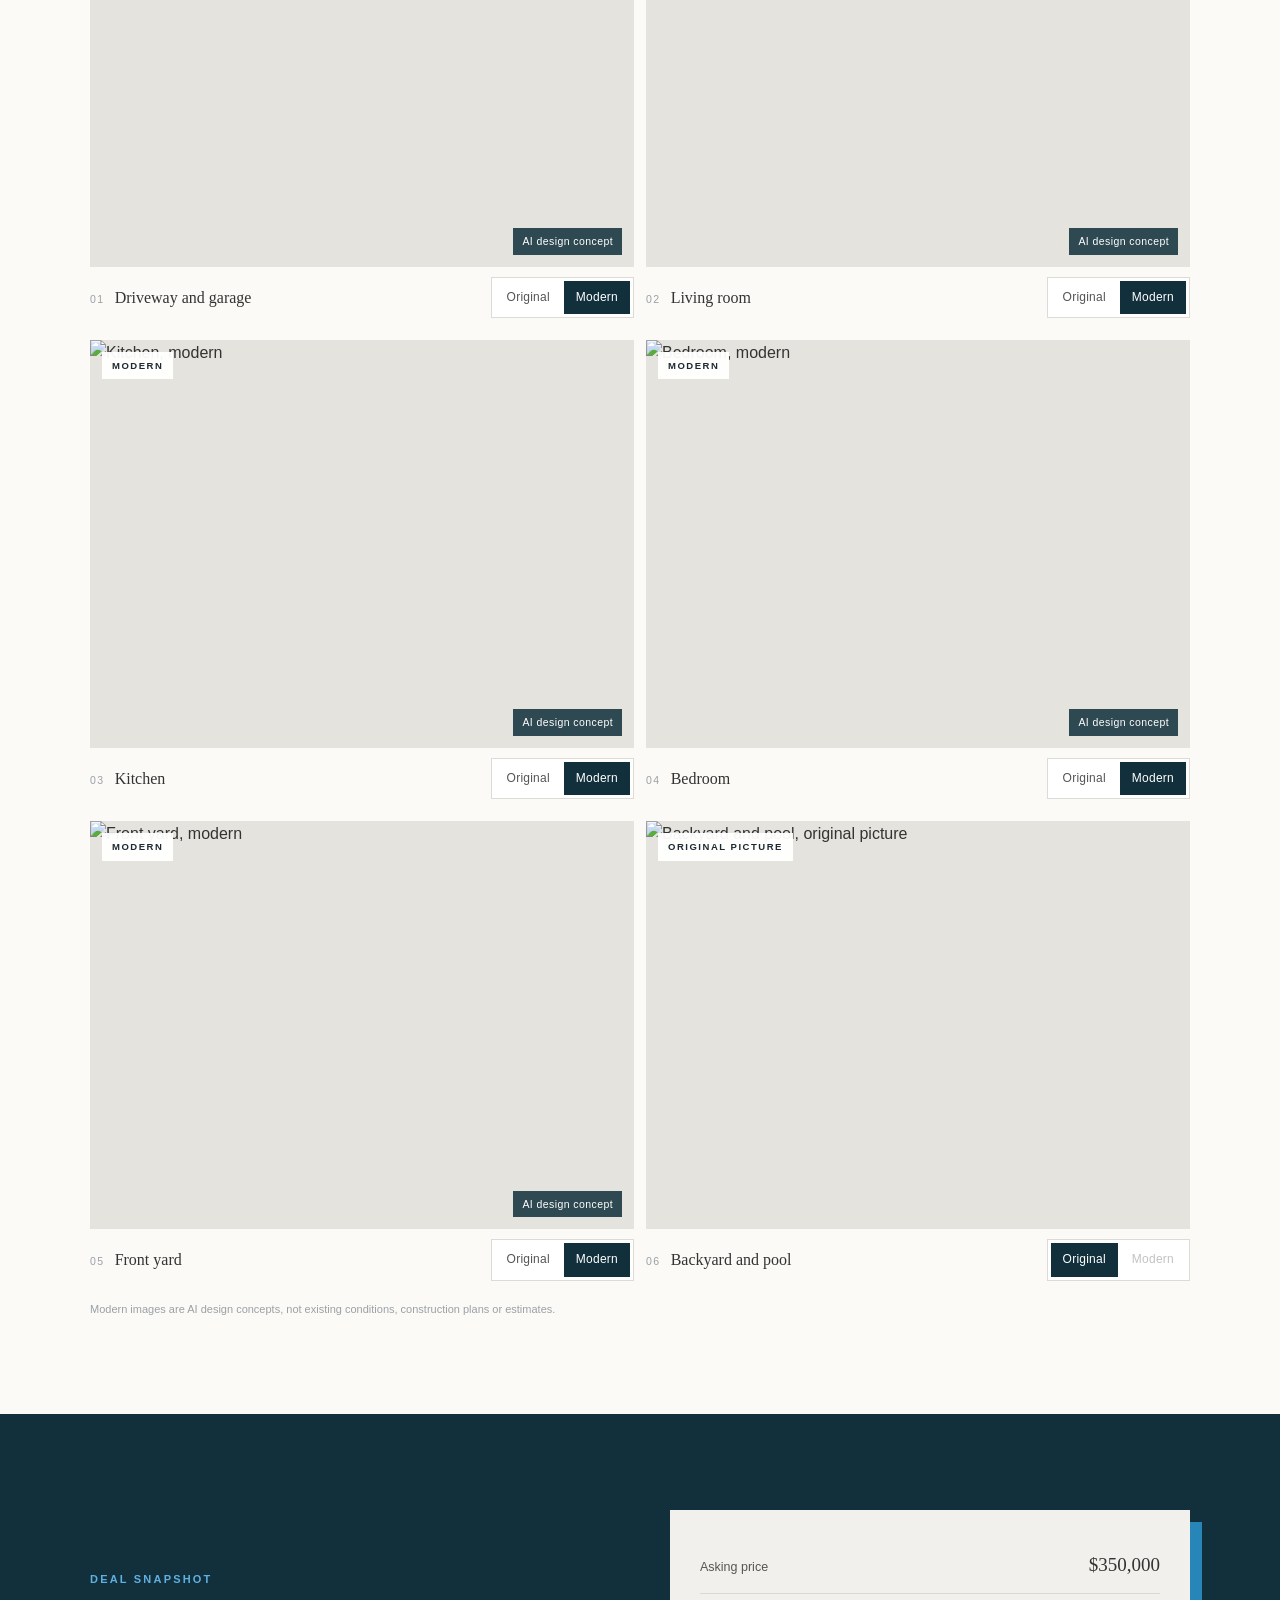
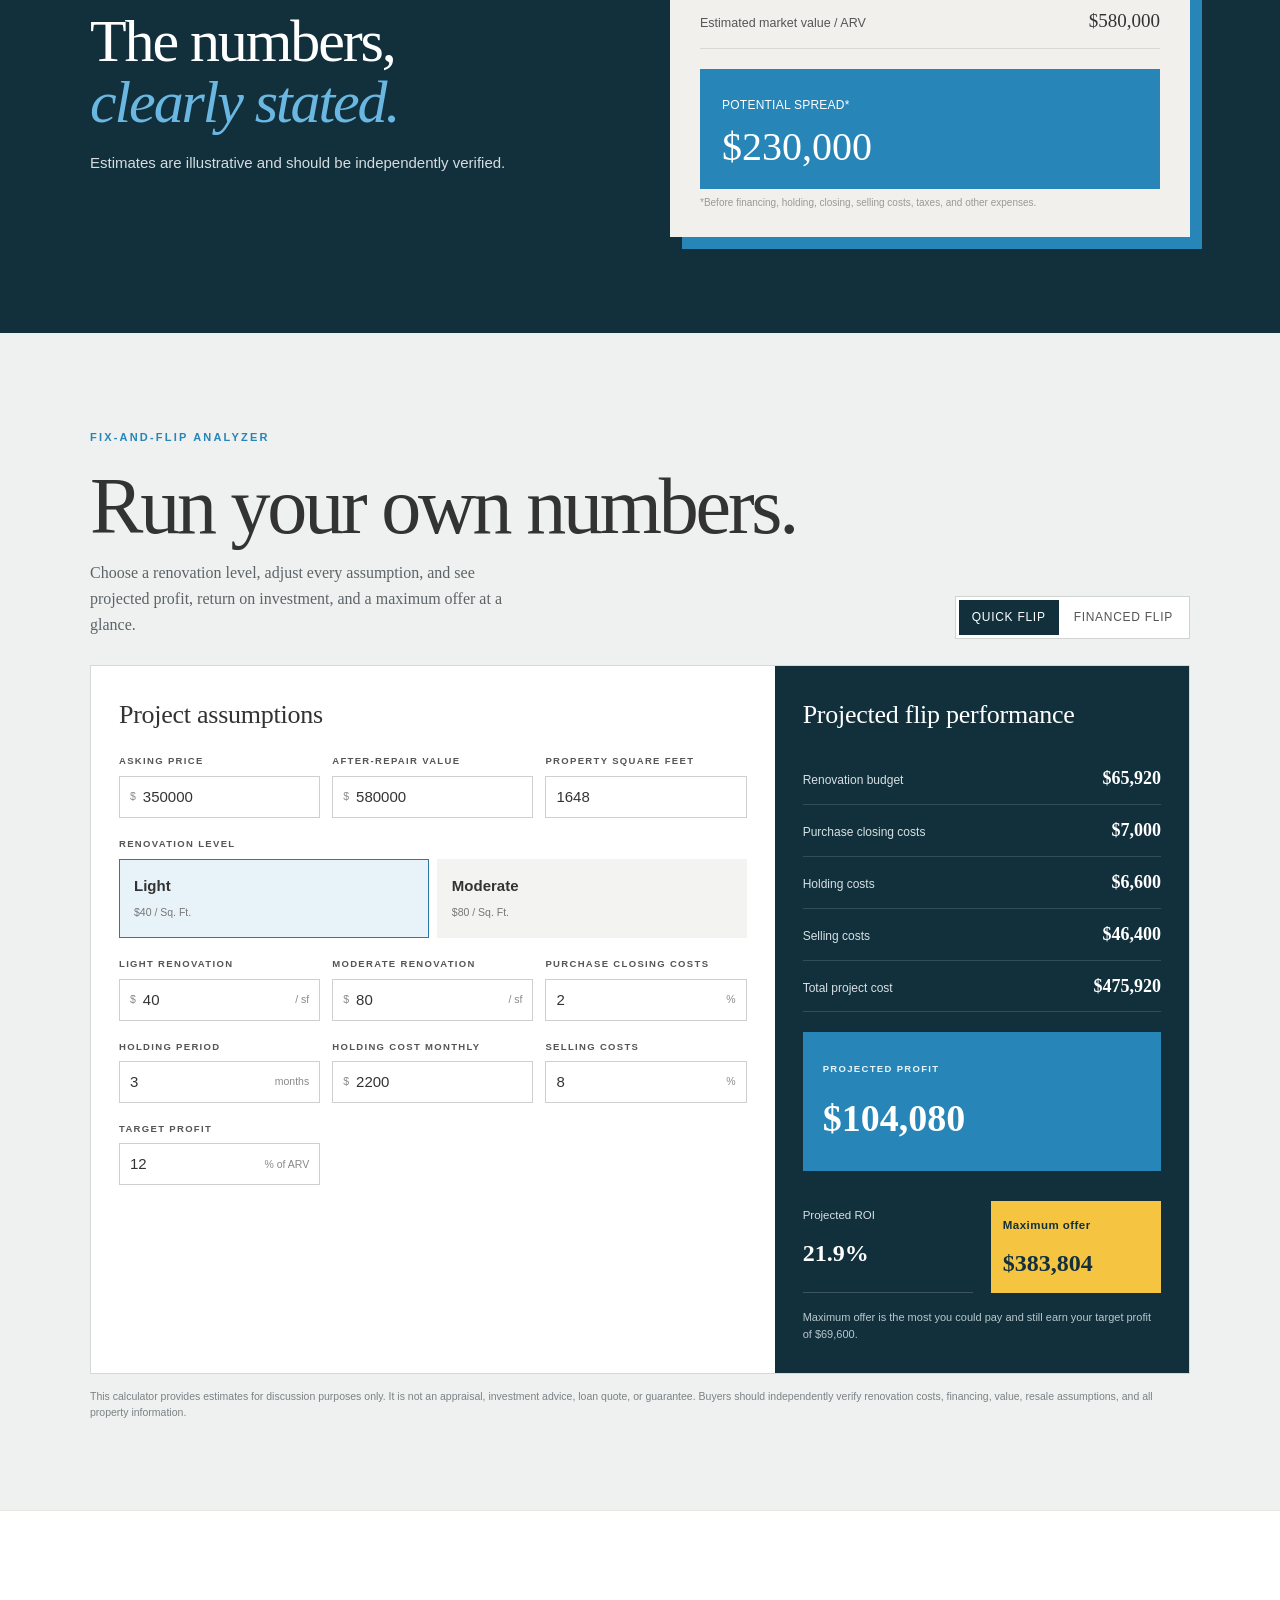
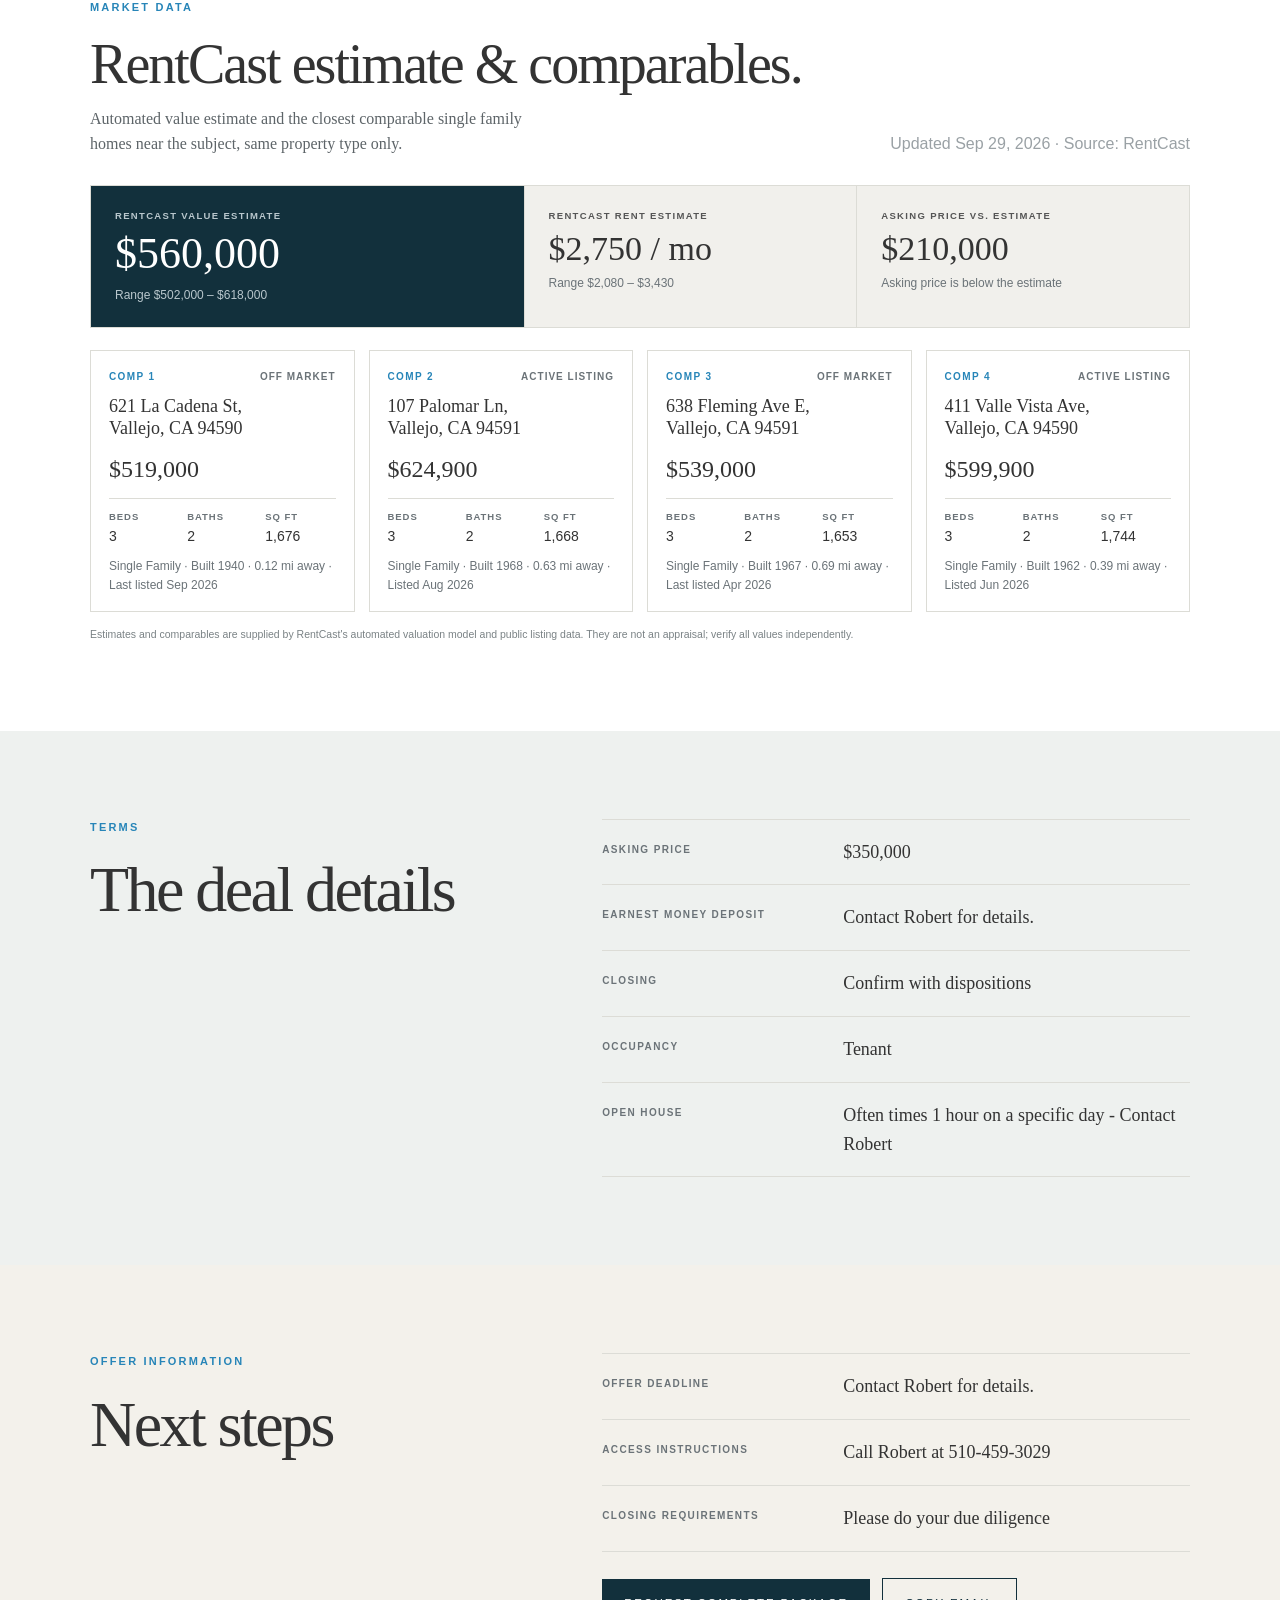
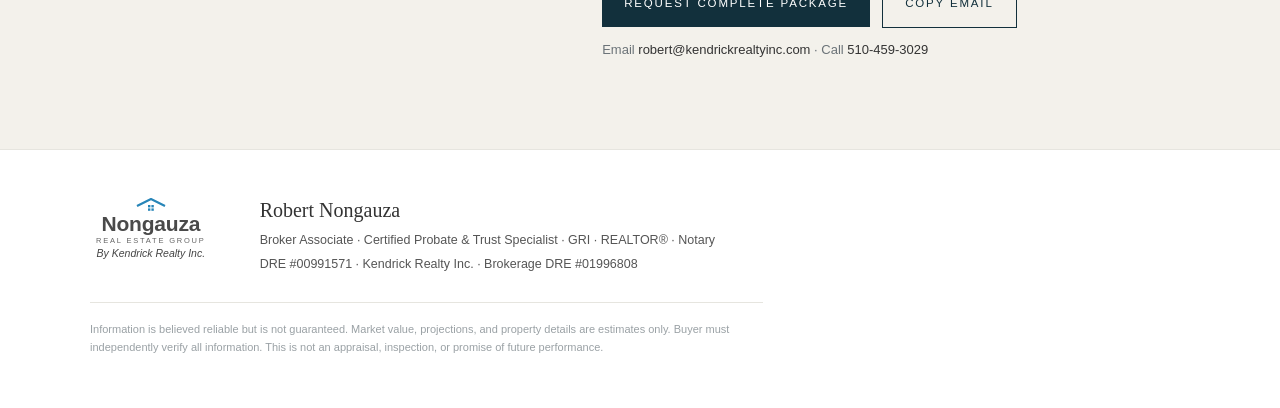
==== commit 4336a40b: "Target profit default 12% of ARV" ====
--- a/overrides/68-greenfield-ave-vallejo-ca-94590/index.html
+++ b/overrides/68-greenfield-ave-vallejo-ca-94590/index.html
@@ -454,7 +454,7 @@
   <p class="legal">Information is believed reliable but is not guaranteed. Market value, projections, and property details are estimates only. Buyer must independently verify all information. This is not an appraisal, inspection, or promise of future performance.</p>
 </div></footer>
 
-<script id="site-data" type="application/json">{"property": {"eyebrow": "Investor opportunity", "headline": "OFF-MARKET OPPORTUNITY", "street": "68 Greenfield Ave", "cityLine": "Vallejo, CA 94590", "price": 350000, "arv": 580000, "beds": 3, "baths": 2, "sqft": 1648, "lot": 7840, "yearBuilt": "1955", "propertyType": "Single Family", "occupancy": "Tenant", "overview": ["A classic single-family house, 3 Bedrooms, 2 Baths, 1,648 Sqft, with hardwood floors, a fireplace and a 2-car attached garage.", "The Furnace, Plumbing, Electrical panel and Water heater are in good condition.\nWill be delivered with non-paying tenants."], "offer": {"deadline": "Contact Robert for details.", "access": "Call Robert at 510-459-3029", "closing": "Please do your due diligence"}, "deal": {"emd": "Contact Robert for details.", "closing": "Confirm with dispositions", "openHouse": "Often times 1 hour on a specific day - Contact Robert"}}, "photos": [{"id": "p1", "caption": "Driveway and garage", "original": {"src": "/68-greenfield-ave-vallejo-ca-94590/img/p1-original.jpg"}, "modern": {"src": "/68-greenfield-ave-vallejo-ca-94590/img/p1-scandinavian.jpg"}}, {"id": "p2", "caption": "Living room", "original": {"src": "/68-greenfield-ave-vallejo-ca-94590/img/p2-original.jpg"}, "modern": {"src": "/68-greenfield-ave-vallejo-ca-94590/img/p2-scandinavian.jpg"}}, {"id": "p3", "caption": "Kitchen", "original": {"src": "/68-greenfield-ave-vallejo-ca-94590/img/p3-original.jpg"}, "modern": {"src": "/68-greenfield-ave-vallejo-ca-94590/img/p3-scandinavian.jpg"}}, {"id": "p4", "caption": "Bedroom", "original": {"src": "/68-greenfield-ave-vallejo-ca-94590/img/p4-original.jpg"}, "modern": {"src": "/68-greenfield-ave-vallejo-ca-94590/img/p4-scandinavian.jpg"}}, {"id": "p5", "caption": "Front yard", "original": {"src": "/68-greenfield-ave-vallejo-ca-94590/img/p5-original.jpg"}, "modern": {"src": "/68-greenfield-ave-vallejo-ca-94590/img/p5-scandinavian.jpg"}}, {"id": "p6", "caption": "Backyard and pool", "original": {"src": "/68-greenfield-ave-vallejo-ca-94590/img/p6-original.jpg"}}], "calc": {"level": "light", "light": 40, "moderate": 80, "closingPct": 2, "months": 3, "holdingMonthly": 2200, "sellingPct": 8, "targetPct": 15, "loanPct": 80, "ratePct": 10, "pointsPct": 2}, "contact": {"name": "Robert Nongauza", "credentials": "Broker Associate · Certified Probate & Trust Specialist · GRI · REALTOR® · Notary", "phone": "510-459-3029", "email": "robert@kendrickrealtyinc.com", "license": "DRE #00991571 · Kendrick Realty Inc. · Brokerage DRE #01996808"}, "market": null}</script>
+<script id="site-data" type="application/json">{"property": {"eyebrow": "Investor opportunity", "headline": "OFF-MARKET OPPORTUNITY", "street": "68 Greenfield Ave", "cityLine": "Vallejo, CA 94590", "price": 350000, "arv": 580000, "beds": 3, "baths": 2, "sqft": 1648, "lot": 7840, "yearBuilt": "1955", "propertyType": "Single Family", "occupancy": "Tenant", "overview": ["A classic single-family house, 3 Bedrooms, 2 Baths, 1,648 Sqft, with hardwood floors, a fireplace and a 2-car attached garage.", "The Furnace, Plumbing, Electrical panel and Water heater are in good condition.\nWill be delivered with non-paying tenants."], "offer": {"deadline": "Contact Robert for details.", "access": "Call Robert at 510-459-3029", "closing": "Please do your due diligence"}, "deal": {"emd": "Contact Robert for details.", "closing": "Confirm with dispositions", "openHouse": "Often times 1 hour on a specific day - Contact Robert"}}, "photos": [{"id": "p1", "caption": "Driveway and garage", "original": {"src": "/68-greenfield-ave-vallejo-ca-94590/img/p1-original.jpg"}, "modern": {"src": "/68-greenfield-ave-vallejo-ca-94590/img/p1-scandinavian.jpg"}}, {"id": "p2", "caption": "Living room", "original": {"src": "/68-greenfield-ave-vallejo-ca-94590/img/p2-original.jpg"}, "modern": {"src": "/68-greenfield-ave-vallejo-ca-94590/img/p2-scandinavian.jpg"}}, {"id": "p3", "caption": "Kitchen", "original": {"src": "/68-greenfield-ave-vallejo-ca-94590/img/p3-original.jpg"}, "modern": {"src": "/68-greenfield-ave-vallejo-ca-94590/img/p3-scandinavian.jpg"}}, {"id": "p4", "caption": "Bedroom", "original": {"src": "/68-greenfield-ave-vallejo-ca-94590/img/p4-original.jpg"}, "modern": {"src": "/68-greenfield-ave-vallejo-ca-94590/img/p4-scandinavian.jpg"}}, {"id": "p5", "caption": "Front yard", "original": {"src": "/68-greenfield-ave-vallejo-ca-94590/img/p5-original.jpg"}, "modern": {"src": "/68-greenfield-ave-vallejo-ca-94590/img/p5-scandinavian.jpg"}}, {"id": "p6", "caption": "Backyard and pool", "original": {"src": "/68-greenfield-ave-vallejo-ca-94590/img/p6-original.jpg"}}], "calc": {"level": "light", "light": 40, "moderate": 80, "closingPct": 2, "months": 3, "holdingMonthly": 2200, "sellingPct": 8, "targetPct": 12, "loanPct": 80, "ratePct": 10, "pointsPct": 2}, "contact": {"name": "Robert Nongauza", "credentials": "Broker Associate · Certified Probate & Trust Specialist · GRI · REALTOR® · Notary", "phone": "510-459-3029", "email": "robert@kendrickrealtyinc.com", "license": "DRE #00991571 · Kendrick Realty Inc. · Brokerage DRE #01996808"}, "market": {"source": "RentCast", "asOf": "2026-09-29T10:14:11.341361+00:00", "value": 560000, "low": 502000, "high": 618000, "rent": 2750, "rentLow": 2080, "rentHigh": 3430, "comps": [{"address": "621 La Cadena St, Vallejo, CA 94590", "price": 519000, "beds": 3, "baths": 2, "sqft": 1676, "yearBuilt": 1940, "type": "Single Family", "distance": 0.1177, "status": "Off market", "date": "2026-09-23T00:00:00.000Z"}, {"address": "107 Palomar Ln, Vallejo, CA 94591", "price": 624900, "beds": 3, "baths": 2, "sqft": 1668, "yearBuilt": 1968, "type": "Single Family", "distance": 0.6297, "status": "Active listing", "date": "2026-08-01T00:00:00.000Z"}, {"address": "638 Fleming Ave E, Vallejo, CA 94591", "price": 539000, "beds": 3, "baths": 2, "sqft": 1653, "yearBuilt": 1967, "type": "Single Family", "distance": 0.6881, "status": "Off market", "date": "2026-04-08T00:00:00.000Z"}, {"address": "411 Valle Vista Ave, Vallejo, CA 94590", "price": 599900, "beds": 3, "baths": 2, "sqft": 1744, "yearBuilt": 1962, "type": "Single Family", "distance": 0.3882, "status": "Active listing", "date": "2026-06-19T00:00:00.000Z"}]}}</script>
 <script>
 (function(){
 const D=JSON.parse(document.getElementById('site-data').textContent);
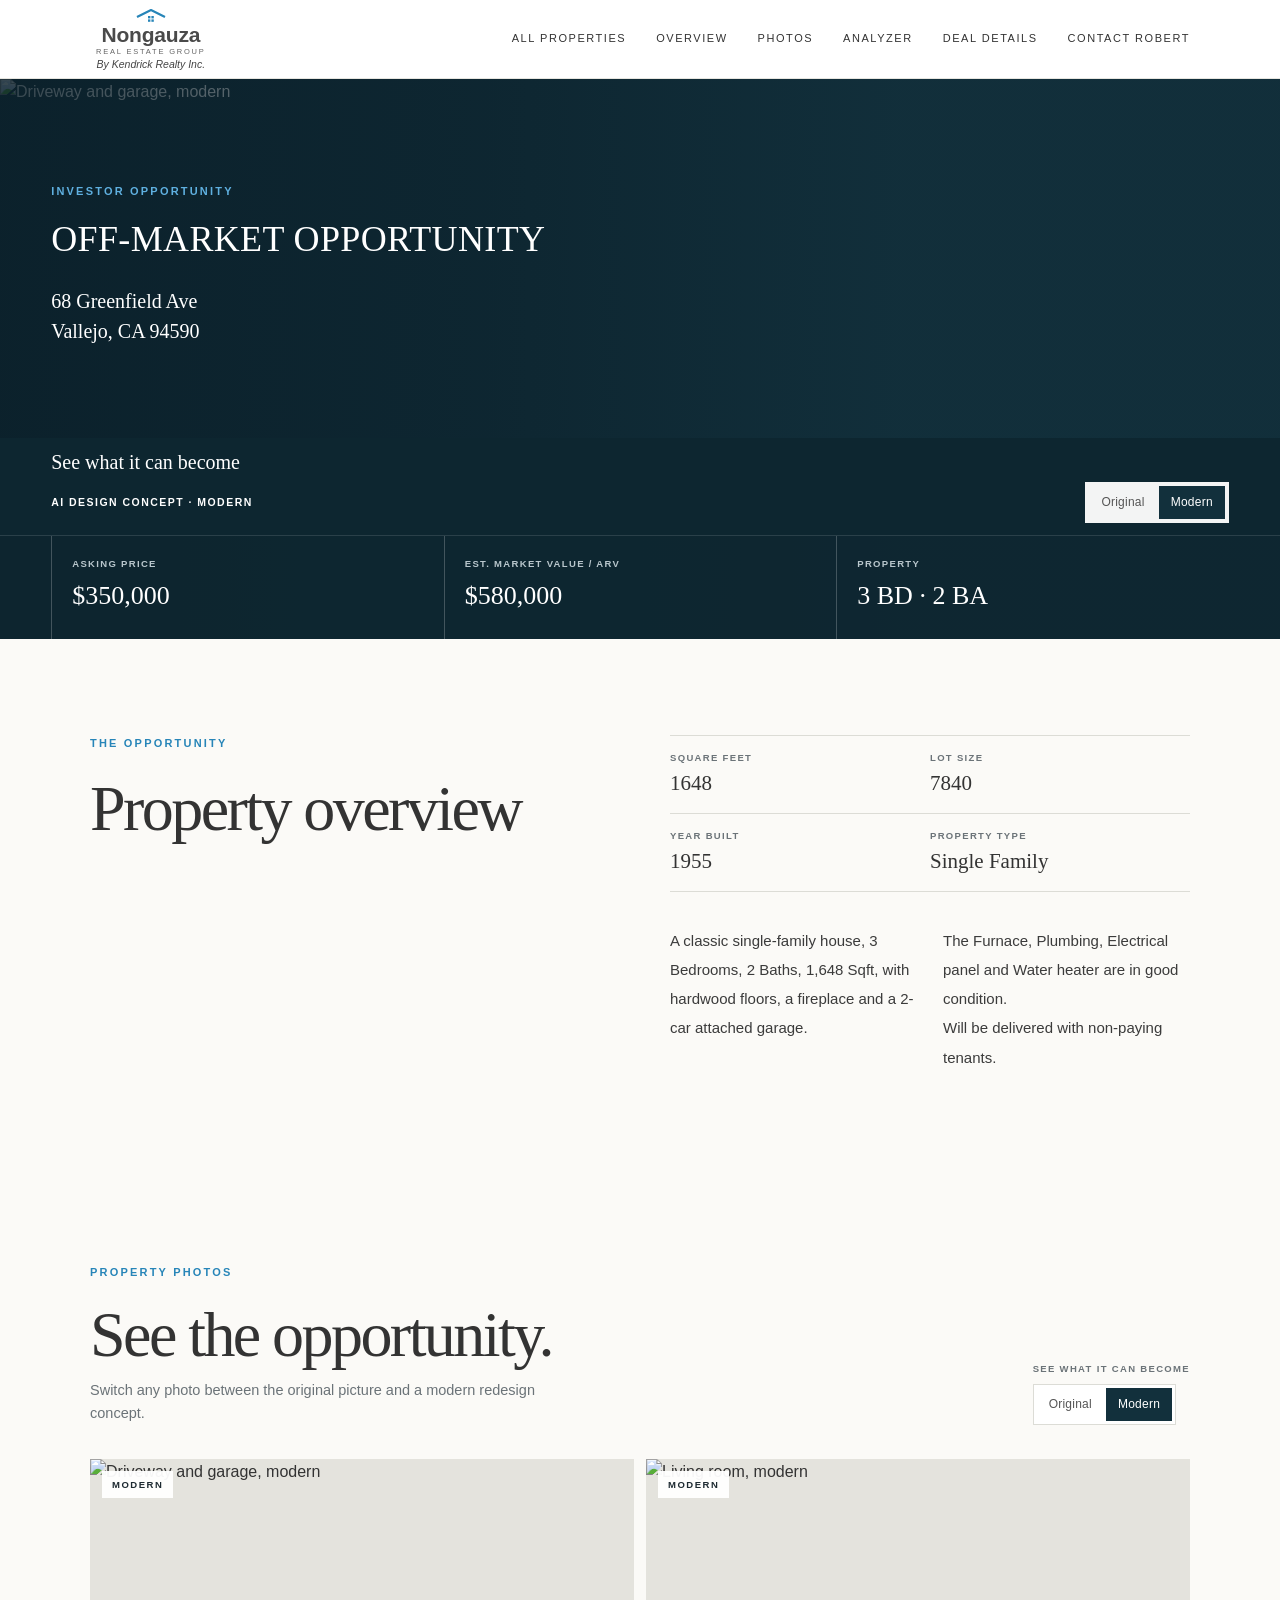
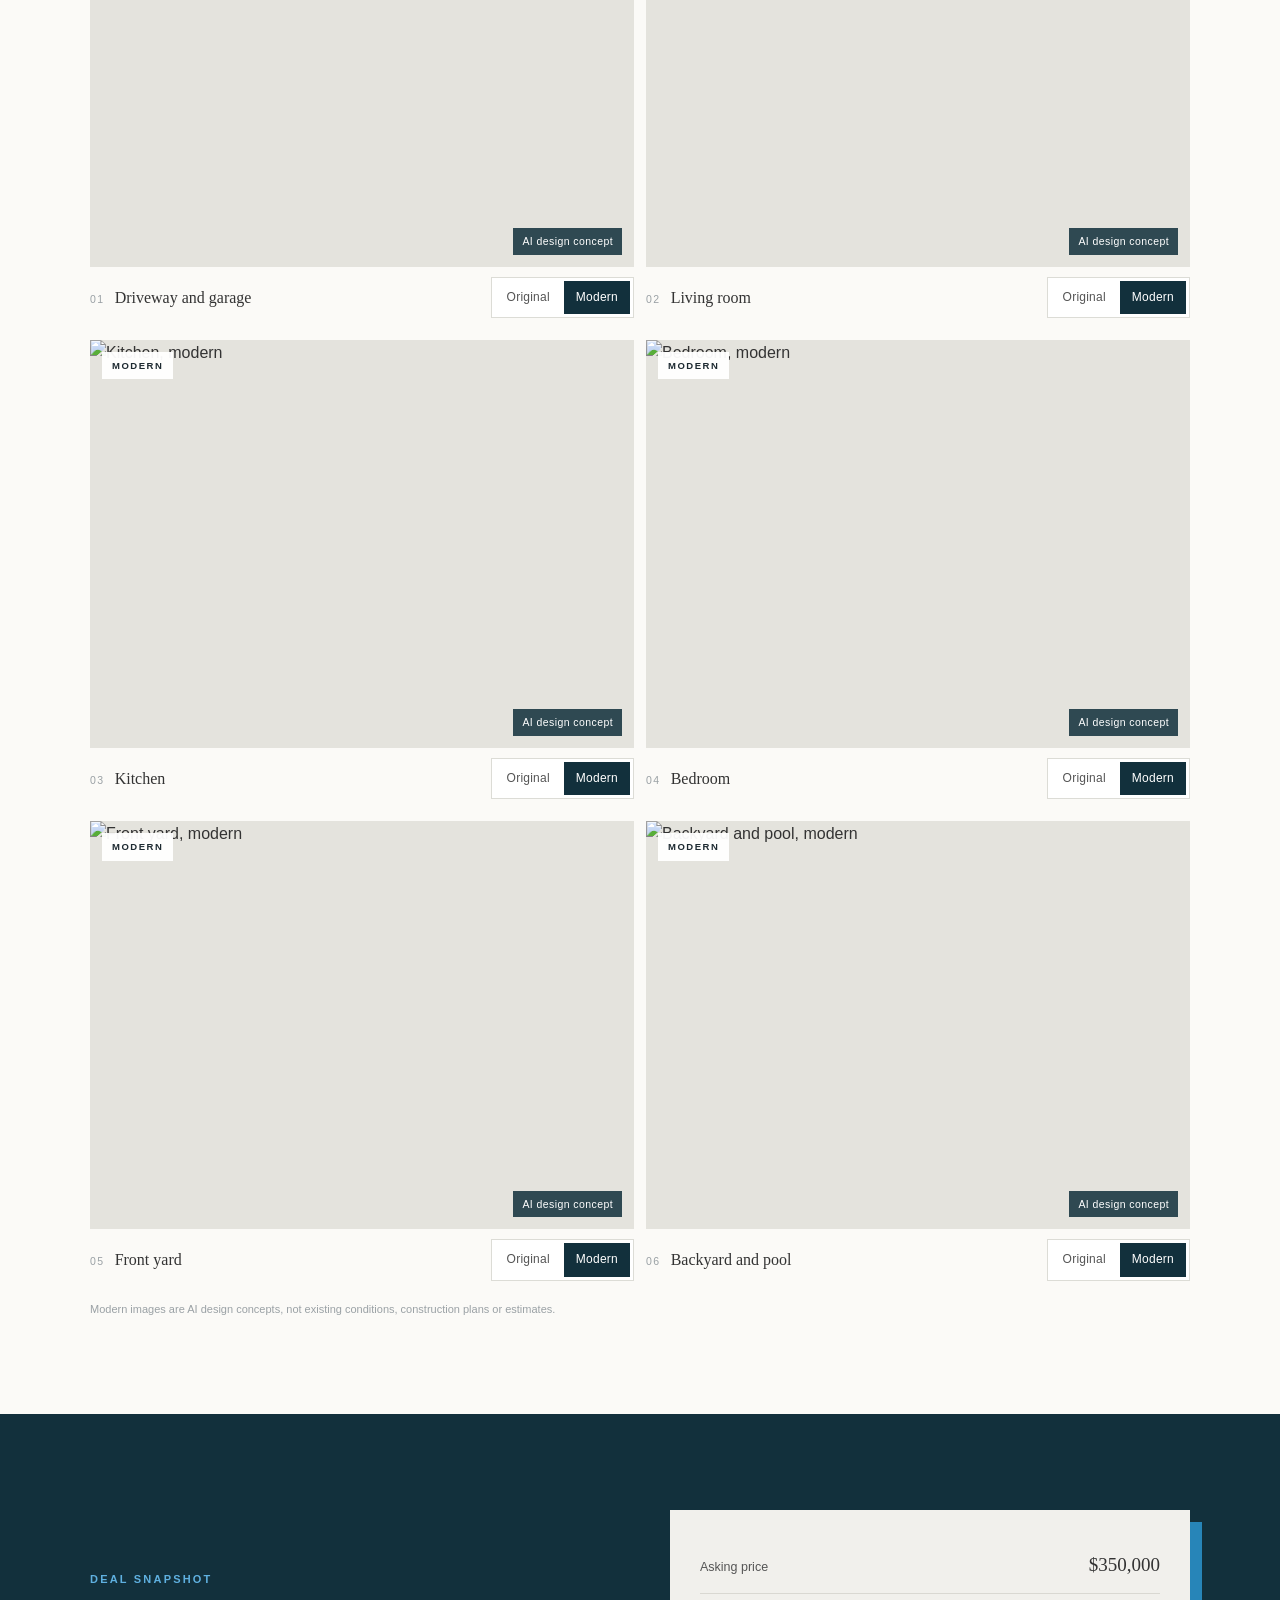
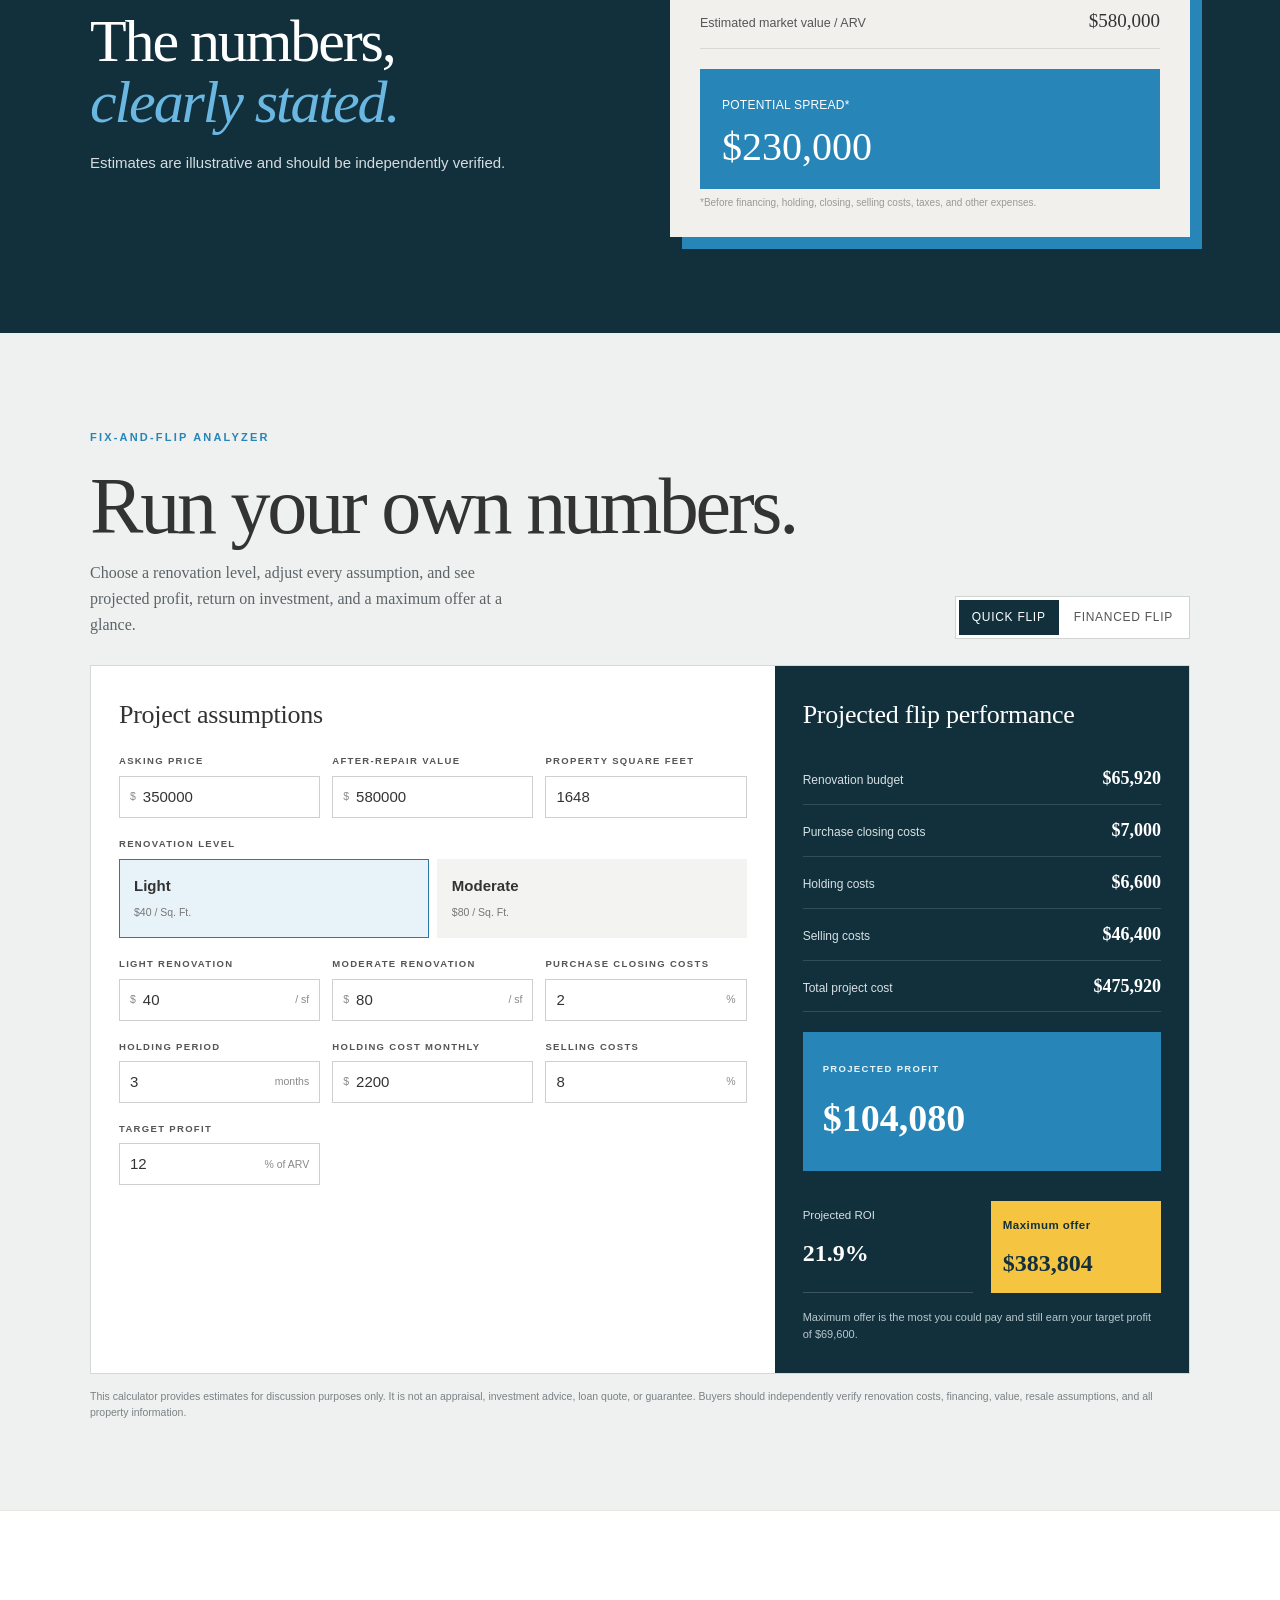
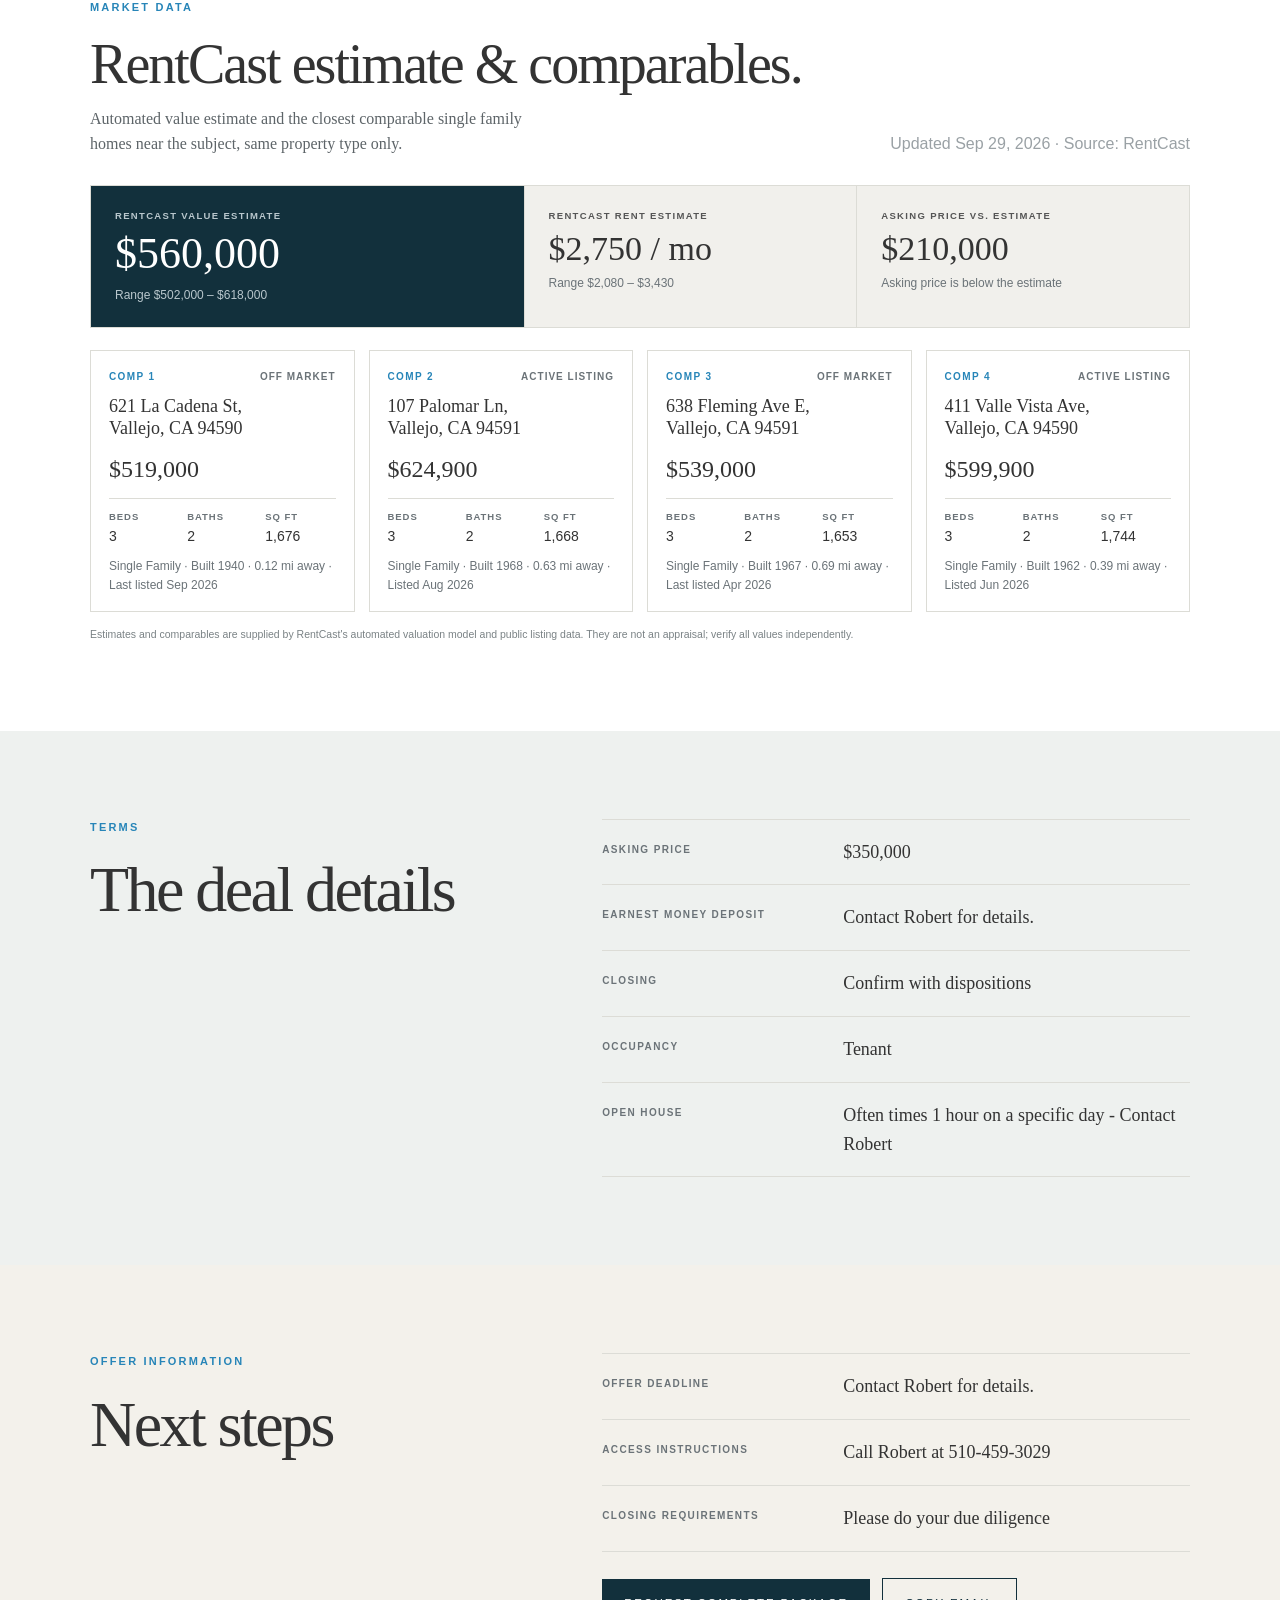
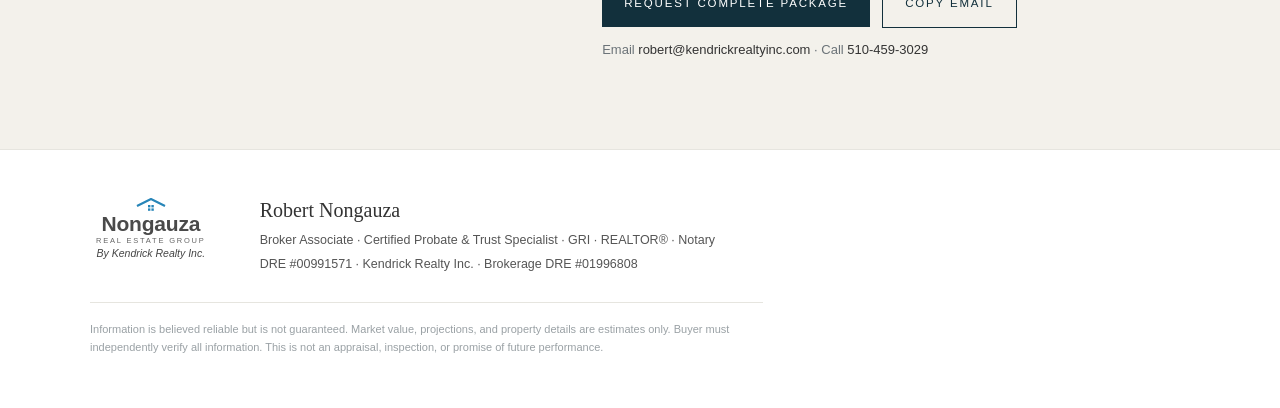
==== commit 0a35a47a: "Modify site data for property at 68 Greenfield Ave Updated site data script with new property detail" ====
--- a/overrides/68-greenfield-ave-vallejo-ca-94590/index.html
+++ b/overrides/68-greenfield-ave-vallejo-ca-94590/index.html
@@ -454,7 +454,7 @@
   <p class="legal">Information is believed reliable but is not guaranteed. Market value, projections, and property details are estimates only. Buyer must independently verify all information. This is not an appraisal, inspection, or promise of future performance.</p>
 </div></footer>
 
-<script id="site-data" type="application/json">{"property": {"eyebrow": "Investor opportunity", "headline": "OFF-MARKET OPPORTUNITY", "street": "68 Greenfield Ave", "cityLine": "Vallejo, CA 94590", "price": 350000, "arv": 580000, "beds": 3, "baths": 2, "sqft": 1648, "lot": 7840, "yearBuilt": "1955", "propertyType": "Single Family", "occupancy": "Tenant", "overview": ["A classic single-family house, 3 Bedrooms, 2 Baths, 1,648 Sqft, with hardwood floors, a fireplace and a 2-car attached garage.", "The Furnace, Plumbing, Electrical panel and Water heater are in good condition.\nWill be delivered with non-paying tenants."], "offer": {"deadline": "Contact Robert for details.", "access": "Call Robert at 510-459-3029", "closing": "Please do your due diligence"}, "deal": {"emd": "Contact Robert for details.", "closing": "Confirm with dispositions", "openHouse": "Often times 1 hour on a specific day - Contact Robert"}}, "photos": [{"id": "p1", "caption": "Driveway and garage", "original": {"src": "/68-greenfield-ave-vallejo-ca-94590/img/p1-original.jpg"}, "modern": {"src": "/68-greenfield-ave-vallejo-ca-94590/img/p1-scandinavian.jpg"}}, {"id": "p2", "caption": "Living room", "original": {"src": "/68-greenfield-ave-vallejo-ca-94590/img/p2-original.jpg"}, "modern": {"src": "/68-greenfield-ave-vallejo-ca-94590/img/p2-scandinavian.jpg"}}, {"id": "p3", "caption": "Kitchen", "original": {"src": "/68-greenfield-ave-vallejo-ca-94590/img/p3-original.jpg"}, "modern": {"src": "/68-greenfield-ave-vallejo-ca-94590/img/p3-scandinavian.jpg"}}, {"id": "p4", "caption": "Bedroom", "original": {"src": "/68-greenfield-ave-vallejo-ca-94590/img/p4-original.jpg"}, "modern": {"src": "/68-greenfield-ave-vallejo-ca-94590/img/p4-scandinavian.jpg"}}, {"id": "p5", "caption": "Front yard", "original": {"src": "/68-greenfield-ave-vallejo-ca-94590/img/p5-original.jpg"}, "modern": {"src": "/68-greenfield-ave-vallejo-ca-94590/img/p5-scandinavian.jpg"}}, {"id": "p6", "caption": "Backyard and pool", "original": {"src": "/68-greenfield-ave-vallejo-ca-94590/img/p6-original.jpg"}}], "calc": {"level": "light", "light": 40, "moderate": 80, "closingPct": 2, "months": 3, "holdingMonthly": 2200, "sellingPct": 8, "targetPct": 12, "loanPct": 80, "ratePct": 10, "pointsPct": 2}, "contact": {"name": "Robert Nongauza", "credentials": "Broker Associate · Certified Probate & Trust Specialist · GRI · REALTOR® · Notary", "phone": "510-459-3029", "email": "robert@kendrickrealtyinc.com", "license": "DRE #00991571 · Kendrick Realty Inc. · Brokerage DRE #01996808"}, "market": {"source": "RentCast", "asOf": "2026-09-29T10:14:11.341361+00:00", "value": 560000, "low": 502000, "high": 618000, "rent": 2750, "rentLow": 2080, "rentHigh": 3430, "comps": [{"address": "621 La Cadena St, Vallejo, CA 94590", "price": 519000, "beds": 3, "baths": 2, "sqft": 1676, "yearBuilt": 1940, "type": "Single Family", "distance": 0.1177, "status": "Off market", "date": "2026-09-23T00:00:00.000Z"}, {"address": "107 Palomar Ln, Vallejo, CA 94591", "price": 624900, "beds": 3, "baths": 2, "sqft": 1668, "yearBuilt": 1968, "type": "Single Family", "distance": 0.6297, "status": "Active listing", "date": "2026-08-01T00:00:00.000Z"}, {"address": "638 Fleming Ave E, Vallejo, CA 94591", "price": 539000, "beds": 3, "baths": 2, "sqft": 1653, "yearBuilt": 1967, "type": "Single Family", "distance": 0.6881, "status": "Off market", "date": "2026-04-08T00:00:00.000Z"}, {"address": "411 Valle Vista Ave, Vallejo, CA 94590", "price": 599900, "beds": 3, "baths": 2, "sqft": 1744, "yearBuilt": 1962, "type": "Single Family", "distance": 0.3882, "status": "Active listing", "date": "2026-06-19T00:00:00.000Z"}]}}</script>
+<script id="site-data" type="application/json">{"property": {"eyebrow": "Investor opportunity", "headline": "OFF-MARKET OPPORTUNITY", "street": "68 Greenfield Ave", "cityLine": "Vallejo, CA 94590", "price": 350000, "arv": 580000, "beds": 3, "baths": 2, "sqft": 1648, "lot": 7840, "yearBuilt": "1955", "propertyType": "Single Family", "occupancy": "Tenant", "overview": ["A classic single-family house, 3 Bedrooms, 2 Baths, 1,648 Sqft, with hardwood floors, a fireplace and a 2-car attached garage.", "The Furnace, Plumbing, Electrical panel and Water heater are in good condition.\nWill be delivered with non-paying tenants."], "offer": {"deadline": "Contact Robert for details.", "access": "Call Robert at 510-459-3029", "closing": "Please do your due diligence"}, "deal": {"emd": "Contact Robert for details.", "closing": "Confirm with dispositions", "openHouse": "Often times 1 hour on a specific day - Contact Robert"}}, "photos": [{"id": "p1", "caption": "Driveway and garage", "original": {"src": "/68-greenfield-ave-vallejo-ca-94590/img/p1-original.jpg"}, "modern": {"src": "/68-greenfield-ave-vallejo-ca-94590/img/p1-concept.jpg"}}, {"id": "p2", "caption": "Living room", "original": {"src": "/68-greenfield-ave-vallejo-ca-94590/img/p2-original.jpg"}, "modern": {"src": "/68-greenfield-ave-vallejo-ca-94590/img/p2-concept.jpg"}}, {"id": "p3", "caption": "Kitchen", "original": {"src": "/68-greenfield-ave-vallejo-ca-94590/img/p3-original.jpg"}, "modern": {"src": "/68-greenfield-ave-vallejo-ca-94590/img/p3-concept.jpg"}}, {"id": "p4", "caption": "Bedroom", "original": {"src": "/68-greenfield-ave-vallejo-ca-94590/img/p4-original.jpg"}, "modern": {"src": "/68-greenfield-ave-vallejo-ca-94590/img/p4-concept.jpg"}}, {"id": "p5", "caption": "Front yard", "original": {"src": "/68-greenfield-ave-vallejo-ca-94590/img/p5-original.jpg"}, "modern": {"src": "/68-greenfield-ave-vallejo-ca-94590/img/p5-concept.jpg"}}, {"id": "p6", "caption": "Backyard and pool", "original": {"src": "/68-greenfield-ave-vallejo-ca-94590/img/p6-original.jpg"}, "modern": {"src": "/68-greenfield-ave-vallejo-ca-94590/img/p6-concept.jpg"}}], "calc": {"level": "light", "light": 40, "moderate": 80, "closingPct": 2, "months": 3, "holdingMonthly": 2200, "sellingPct": 8, "targetPct": 12, "loanPct": 80, "ratePct": 10, "pointsPct": 2}, "contact": {"name": "Robert Nongauza", "credentials": "Broker Associate · Certified Probate & Trust Specialist · GRI · REALTOR® · Notary", "phone": "510-459-3029", "email": "robert@kendrickrealtyinc.com", "license": "DRE #00991571 · Kendrick Realty Inc. · Brokerage DRE #01996808"}, "market": {"source": "RentCast", "asOf": "2026-09-29T10:14:11.341361+00:00", "value": 560000, "low": 502000, "high": 618000, "rent": 2750, "rentLow": 2080, "rentHigh": 3430, "comps": [{"address": "621 La Cadena St, Vallejo, CA 94590", "price": 519000, "beds": 3, "baths": 2, "sqft": 1676, "yearBuilt": 1940, "type": "Single Family", "distance": 0.1177, "status": "Off market", "date": "2026-09-23T00:00:00.000Z"}, {"address": "107 Palomar Ln, Vallejo, CA 94591", "price": 624900, "beds": 3, "baths": 2, "sqft": 1668, "yearBuilt": 1968, "type": "Single Family", "distance": 0.6297, "status": "Active listing", "date": "2026-08-01T00:00:00.000Z"}, {"address": "638 Fleming Ave E, Vallejo, CA 94591", "price": 539000, "beds": 3, "baths": 2, "sqft": 1653, "yearBuilt": 1967, "type": "Single Family", "distance": 0.6881, "status": "Off market", "date": "2026-04-08T00:00:00.000Z"}, {"address": "411 Valle Vista Ave, Vallejo, CA 94590", "price": 599900, "beds": 3, "baths": 2, "sqft": 1744, "yearBuilt": 1962, "type": "Single Family", "distance": 0.3882, "status": "Active listing", "date": "2026-06-19T00:00:00.000Z"}]}}</script>
 <script>
 (function(){
 const D=JSON.parse(document.getElementById('site-data').textContent);
